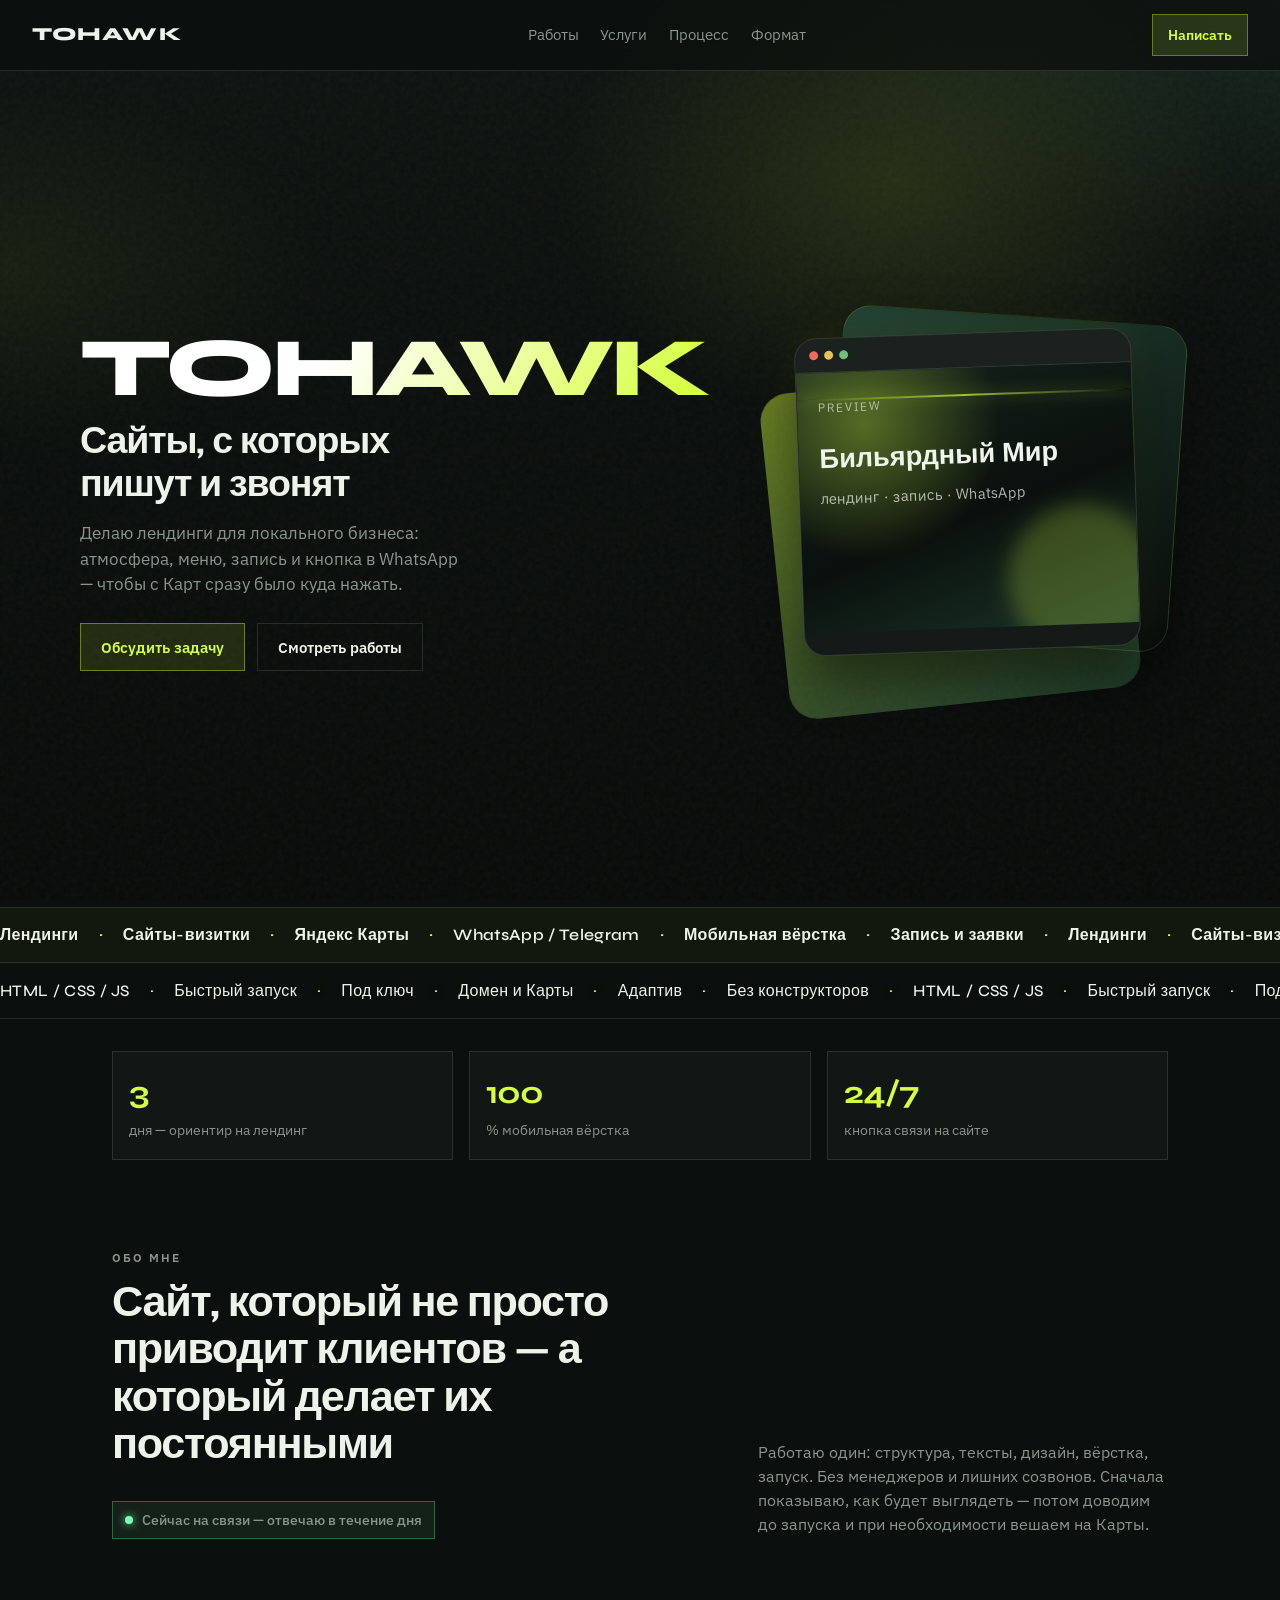
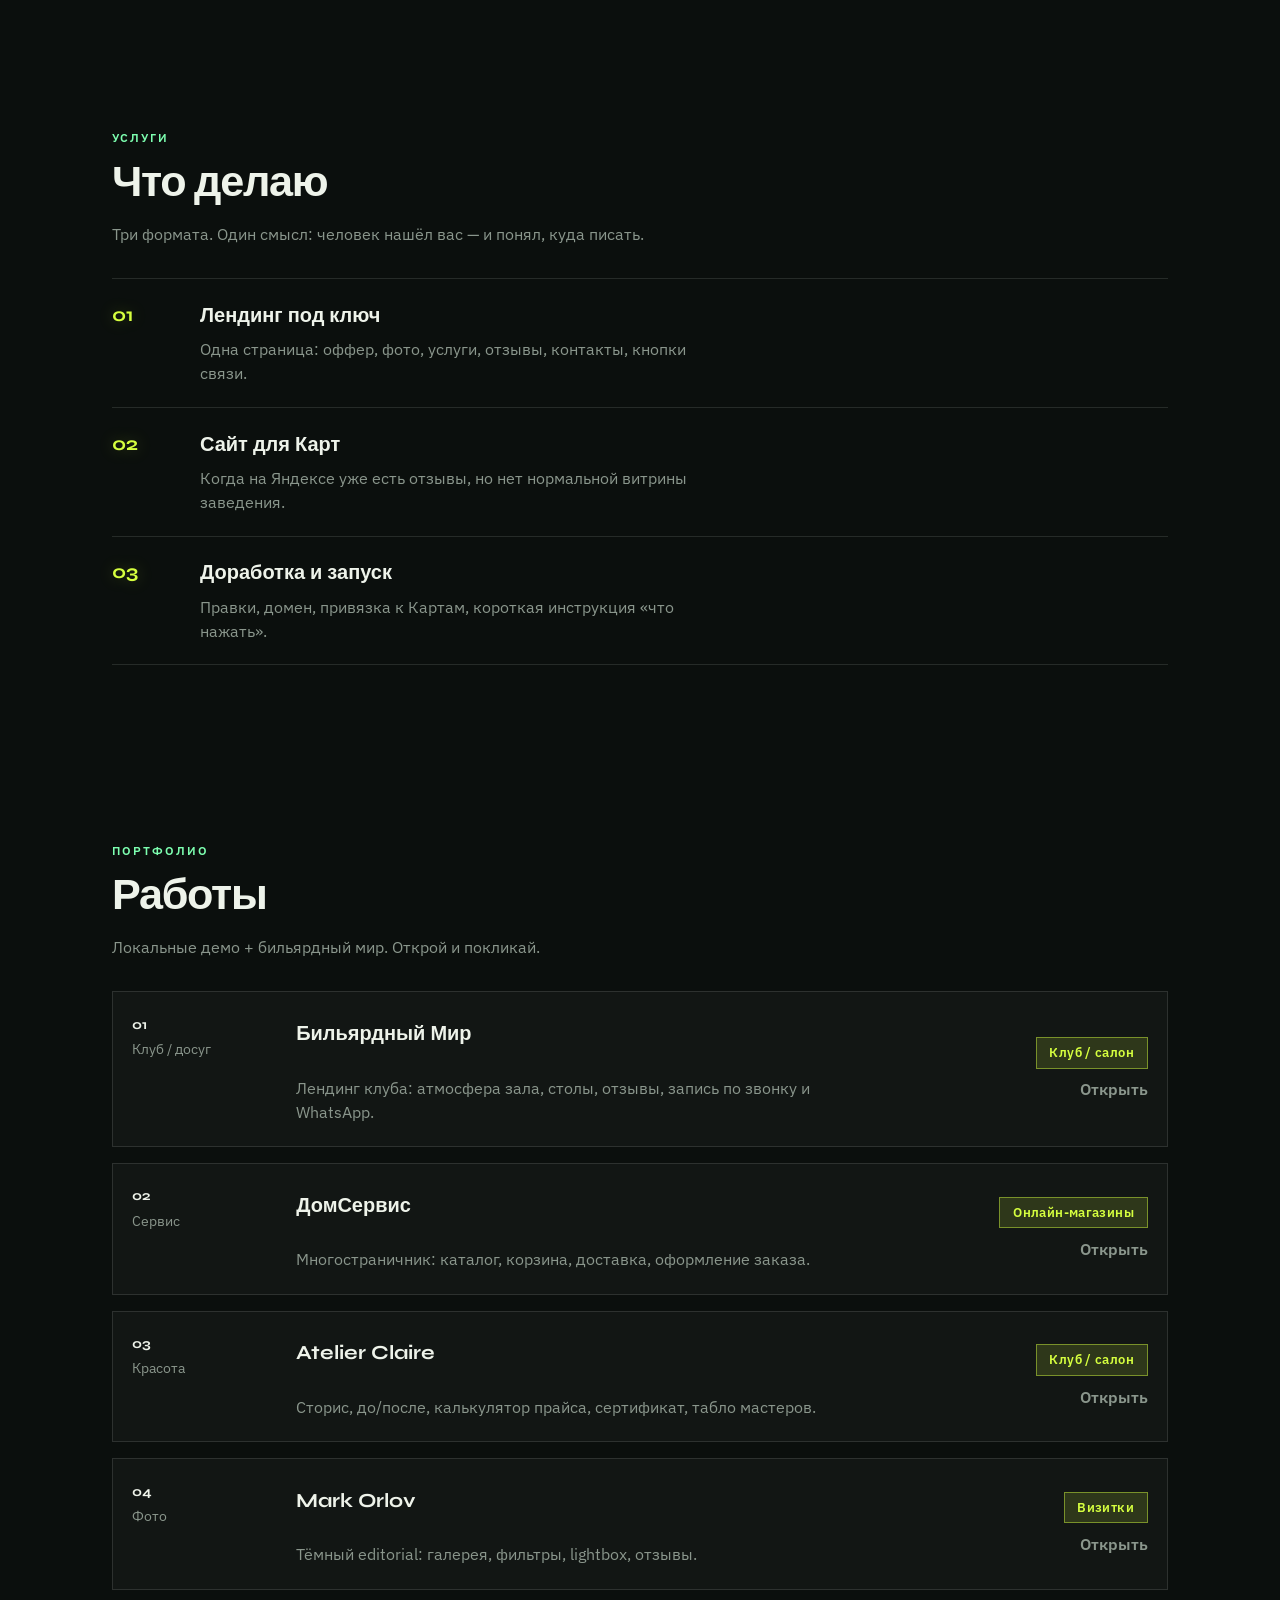
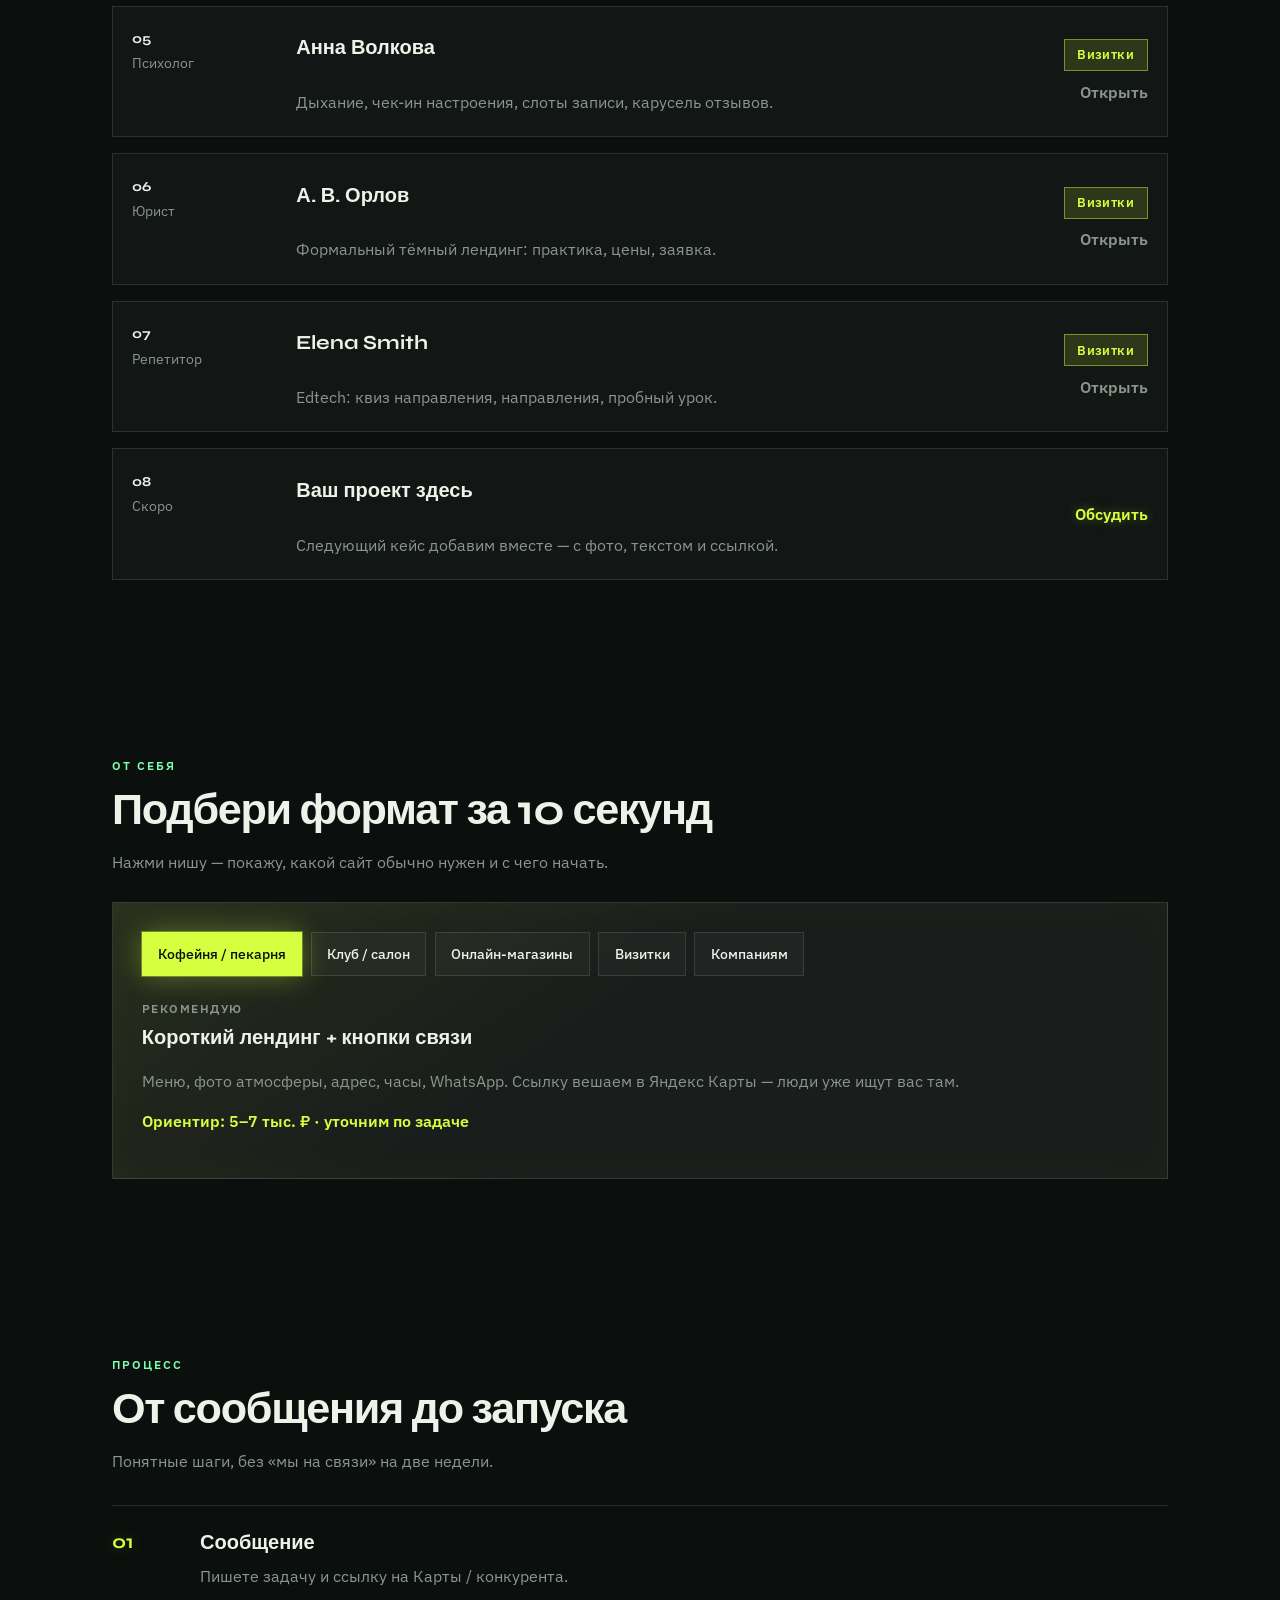
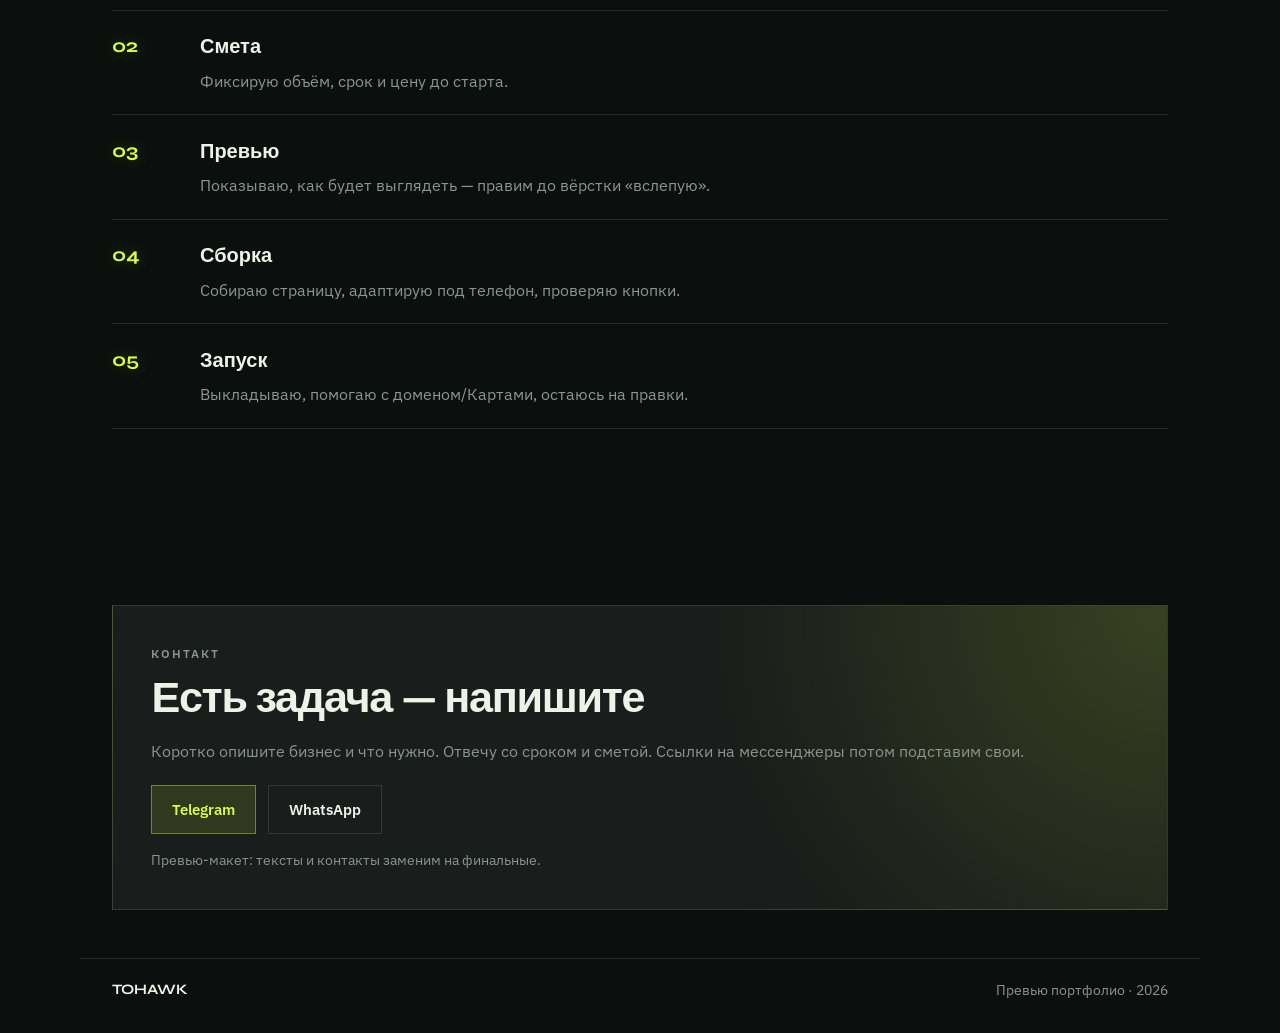
==== index.html @ baee9d13 "Add files via upload" ====
<!DOCTYPE html>
<html lang="ru">
<head>
  <meta charset="UTF-8" />
  <meta name="viewport" content="width=device-width, initial-scale=1" />
  <title>TOHAWK — сайты, которые продают с телефона</title>
  <meta name="description" content="Лендинги и сайты для локального бизнеса. От идеи до запуска, с привязкой к Яндекс Картам." />
  <link rel="preconnect" href="https://fonts.googleapis.com" />
  <link rel="preconnect" href="https://fonts.gstatic.com" crossorigin />
  <link href="https://fonts.googleapis.com/css2?family=IBM+Plex+Sans:wght@400;500;600&family=Syne:wght@600;700;800&display=swap" rel="stylesheet" />
  <link rel="stylesheet" href="styles.css" />
</head>
<body>
  <div class="grid-bg" aria-hidden="true"></div>
  <div class="progress" aria-hidden="true"><span class="progress__bar"></span></div>

  <header class="top">
    <a class="brand" href="#top">TOHAWK</a>
    <nav class="nav" aria-label="Навигация">
      <a href="#works">Работы</a>
      <a href="#services">Услуги</a>
      <a href="#process">Процесс</a>
      <a href="#fit">Формат</a>
    </nav>
    <a class="top__cta" href="#contact">Написать</a>
  </header>

  <main id="top">
    <section class="hero">
      <div class="hero__copy">
        <p class="hero__brand">TOHAWK</p>
        <h1>Сайты, с которых пишут и звонят</h1>
        <p class="hero__lead">Делаю лендинги для локального бизнеса: атмосфера, меню, запись и кнопка в WhatsApp — чтобы с Карт сразу было куда нажать.</p>
        <div class="hero__actions">
          <a class="btn btn--primary" href="#contact">Обсудить задачу</a>
          <a class="btn btn--ghost" href="#works">Смотреть работы</a>
        </div>
      </div>
      <div class="hero__visual" aria-hidden="true">
        <div class="hero__stage">
          <div class="device">
            <div class="device__bar"><span></span><span></span><span></span></div>
            <div class="device__screen">
              <div class="device__scan"></div>
              <div class="device__glow"></div>
              <p class="device__label">preview</p>
              <p class="device__title">Бильярдный Мир</p>
              <p class="device__meta">лендинг · запись · WhatsApp</p>
            </div>
          </div>
          <div class="hero__slab hero__slab--a"></div>
          <div class="hero__slab hero__slab--b"></div>
        </div>
      </div>
    </section>

    <div class="ticker" aria-hidden="true">
      <div class="ticker__track">
        <span>Лендинги</span><span>·</span>
        <span>Сайты-визитки</span><span>·</span>
        <span>Яндекс Карты</span><span>·</span>
        <span>WhatsApp / Telegram</span><span>·</span>
        <span>Мобильная вёрстка</span><span>·</span>
        <span>Запись и заявки</span><span>·</span>
        <span>Лендинги</span><span>·</span>
        <span>Сайты-визитки</span><span>·</span>
        <span>Яндекс Карты</span><span>·</span>
        <span>WhatsApp / Telegram</span><span>·</span>
        <span>Мобильная вёрстка</span><span>·</span>
        <span>Запись и заявки</span><span>·</span>
      </div>
    </div>
    <div class="ticker ticker--reverse" aria-hidden="true">
      <div class="ticker__track">
        <span>HTML / CSS / JS</span><span>·</span>
        <span>Быстрый запуск</span><span>·</span>
        <span>Под ключ</span><span>·</span>
        <span>Домен и Карты</span><span>·</span>
        <span>Адаптив</span><span>·</span>
        <span>Без конструкторов</span><span>·</span>
        <span>HTML / CSS / JS</span><span>·</span>
        <span>Быстрый запуск</span><span>·</span>
        <span>Под ключ</span><span>·</span>
        <span>Домен и Карты</span><span>·</span>
        <span>Адаптив</span><span>·</span>
        <span>Без конструкторов</span><span>·</span>
      </div>
    </div>

    <section class="stats reveal" aria-label="Коротко о работе">
      <div class="stat">
        <strong data-count="3">0</strong>
        <span>дня — ориентир на лендинг</span>
      </div>
      <div class="stat">
        <strong data-count="100">0</strong>
        <span>% мобильная вёрстка</span>
      </div>
      <div class="stat">
        <strong>24/7</strong>
        <span>кнопка связи на сайте</span>
      </div>
    </section>

    <section class="about reveal">
      <p class="eyebrow">Обо мне</p>
      <div class="about__grid">
        <div>
          <h2>Сайт, который не просто приводит клиентов — а который делает их постоянными</h2>
          <p class="online"><span class="online__dot" aria-hidden="true"></span> Сейчас на связи — отвечаю в течение дня</p>
        </div>
        <p>Работаю один: структура, тексты, дизайн, вёрстка, запуск. Без менеджеров и лишних созвонов. Сначала показываю, как будет выглядеть — потом доводим до запуска и при необходимости вешаем на Карты.</p>
      </div>
    </section>

    <section class="services" id="services">
      <div class="section-head reveal">
        <p class="eyebrow">Услуги</p>
        <h2>Что делаю</h2>
        <p class="section-lead">Три формата. Один смысл: человек нашёл вас — и понял, куда писать.</p>
      </div>
      <ol class="service-list">
        <li class="reveal">
          <span class="service-list__num">01</span>
          <div>
            <h3>Лендинг под ключ</h3>
            <p>Одна страница: оффер, фото, услуги, отзывы, контакты, кнопки связи.</p>
          </div>
        </li>
        <li class="reveal">
          <span class="service-list__num">02</span>
          <div>
            <h3>Сайт для Карт</h3>
            <p>Когда на Яндексе уже есть отзывы, но нет нормальной витрины заведения.</p>
          </div>
        </li>
        <li class="reveal">
          <span class="service-list__num">03</span>
          <div>
            <h3>Доработка и запуск</h3>
            <p>Правки, домен, привязка к Картам, короткая инструкция «что нажать».</p>
          </div>
        </li>
      </ol>
    </section>

    <section class="works" id="works">
      <div class="section-head reveal">
        <p class="eyebrow">Портфолио</p>
        <h2>Работы</h2>
        <p class="section-lead">Локальные демо + бильярдный мир. Открой и покликай.</p>
      </div>
      <div class="work-list">
        <article class="work reveal">
          <div class="work__meta">
            <span>01</span>
            <span>Клуб / досуг</span>
          </div>
          <h3>Бильярдный Мир</h3>
          <p>Лендинг клуба: атмосфера зала, столы, отзывы, запись по звонку и WhatsApp.</p>
          <div class="work__actions">
            <button type="button" class="work__format" data-fit="club">Клуб / салон</button>
            <a class="work__go" href="https://hawkbroo.github.io/-/bilyardny-mir/" target="_blank" rel="noopener">Открыть</a>
          </div>
        </article>
        <article class="work reveal">
          <div class="work__meta">
            <span>02</span>
            <span>Сервис</span>
          </div>
          <h3>ДомСервис</h3>
          <p>Многостраничник: каталог, корзина, доставка, оформление заказа.</p>
          <div class="work__actions">
            <button type="button" class="work__format" data-fit="shop">Онлайн-магазины</button>
            <a class="work__go" href="works/service-shop/">Открыть</a>
          </div>
        </article>
        <article class="work reveal">
          <div class="work__meta">
            <span>03</span>
            <span>Красота</span>
          </div>
          <h3>Atelier Claire</h3>
          <p>Сторис, до/после, калькулятор прайса, сертификат, табло мастеров.</p>
          <div class="work__actions">
            <button type="button" class="work__format" data-fit="club">Клуб / салон</button>
            <a class="work__go" href="works/beauty-salon/">Открыть</a>
          </div>
        </article>
        <article class="work reveal">
          <div class="work__meta">
            <span>04</span>
            <span>Фото</span>
          </div>
          <h3>Mark Orlov</h3>
          <p>Тёмный editorial: галерея, фильтры, lightbox, отзывы.</p>
          <div class="work__actions">
            <button type="button" class="work__format" data-fit="card">Визитки</button>
            <a class="work__go" href="works/photographer/">Открыть</a>
          </div>
        </article>
        <article class="work reveal">
          <div class="work__meta">
            <span>05</span>
            <span>Психолог</span>
          </div>
          <h3>Анна Волкова</h3>
          <p>Дыхание, чек-ин настроения, слоты записи, карусель отзывов.</p>
          <div class="work__actions">
            <button type="button" class="work__format" data-fit="card">Визитки</button>
            <a class="work__go" href="works/psychologist/">Открыть</a>
          </div>
        </article>
        <article class="work reveal">
          <div class="work__meta">
            <span>06</span>
            <span>Юрист</span>
          </div>
          <h3>А. В. Орлов</h3>
          <p>Формальный тёмный лендинг: практика, цены, заявка.</p>
          <div class="work__actions">
            <button type="button" class="work__format" data-fit="card">Визитки</button>
            <a class="work__go" href="works/lawyer/">Открыть</a>
          </div>
        </article>
        <article class="work reveal">
          <div class="work__meta">
            <span>07</span>
            <span>Репетитор</span>
          </div>
          <h3>Elena Smith</h3>
          <p>Edtech: квиз направления, направления, пробный урок.</p>
          <div class="work__actions">
            <button type="button" class="work__format" data-fit="card">Визитки</button>
            <a class="work__go" href="works/tutor-english/">Открыть</a>
          </div>
        </article>
        <article class="work work--soon reveal">
          <div class="work__meta">
            <span>08</span>
            <span>Скоро</span>
          </div>
          <h3>Ваш проект здесь</h3>
          <p>Следующий кейс добавим вместе — с фото, текстом и ссылкой.</p>
          <div class="work__actions">
            <a class="work__go work__go--write" href="#contact">Обсудить</a>
          </div>
        </article>
      </div>
    </section>

    <section class="fit" id="fit">
      <div class="section-head reveal">
        <p class="eyebrow">От себя</p>
        <h2>Подбери формат за 10 секунд</h2>
        <p class="section-lead">Нажми нишу — покажу, какой сайт обычно нужен и с чего начать.</p>
      </div>
      <div class="fit__panel reveal">
        <div class="fit__chips" role="tablist" aria-label="Ниша">
          <button type="button" class="chip is-active" data-fit="cafe" role="tab" aria-selected="true">Кофейня / пекарня</button>
          <button type="button" class="chip" data-fit="club" role="tab" aria-selected="false">Клуб / салон</button>
          <button type="button" class="chip" data-fit="shop" role="tab" aria-selected="false">Онлайн-магазины</button>
          <button type="button" class="chip" data-fit="card" role="tab" aria-selected="false">Визитки</button>
          <button type="button" class="chip" data-fit="company" role="tab" aria-selected="false">Компаниям</button>
        </div>
        <div class="fit__result" id="fit-result">
          <p class="fit__label">Рекомендую</p>
          <h3 id="fit-title">Короткий лендинг + кнопки связи</h3>
          <p id="fit-text">Меню, фото атмосферы, адрес, часы, WhatsApp. Ссылку вешаем в Яндекс Карты — люди уже ищут вас там.</p>
          <p class="fit__price" id="fit-price">Ориентир: 5–7 тыс. ₽ · уточним по задаче</p>
        </div>
      </div>
    </section>

    <section class="process" id="process">
      <div class="section-head reveal">
        <p class="eyebrow">Процесс</p>
        <h2>От сообщения до запуска</h2>
        <p class="section-lead">Понятные шаги, без «мы на связи» на две недели.</p>
      </div>
      <ol class="steps">
        <li class="reveal"><span>01</span><div><h3>Сообщение</h3><p>Пишете задачу и ссылку на Карты / конкурента.</p></div></li>
        <li class="reveal"><span>02</span><div><h3>Смета</h3><p>Фиксирую объём, срок и цену до старта.</p></div></li>
        <li class="reveal"><span>03</span><div><h3>Превью</h3><p>Показываю, как будет выглядеть — правим до вёрстки «вслепую».</p></div></li>
        <li class="reveal"><span>04</span><div><h3>Сборка</h3><p>Собираю страницу, адаптирую под телефон, проверяю кнопки.</p></div></li>
        <li class="reveal"><span>05</span><div><h3>Запуск</h3><p>Выкладываю, помогаю с доменом/Картами, остаюсь на правки.</p></div></li>
      </ol>
    </section>

    <section class="contact" id="contact">
      <div class="contact__inner reveal">
        <p class="eyebrow">Контакт</p>
        <h2>Есть задача — напишите</h2>
        <p>Коротко опишите бизнес и что нужно. Отвечу со сроком и сметой. Ссылки на мессенджеры потом подставим свои.</p>
        <div class="contact__actions">
          <a class="btn btn--primary" href="#">Telegram</a>
          <a class="btn btn--ghost" href="#">WhatsApp</a>
        </div>
        <p class="contact__note">Превью-макет: тексты и контакты заменим на финальные.</p>
      </div>
    </section>
  </main>

  <footer class="footer">
    <span>TOHAWK</span>
    <span>Превью портфолио · 2026</span>
  </footer>

  <script src="script.js"></script>
</body>
</html>
---- styles.css ----
:root {
  --bg: #0b0f0d;
  --bg-2: #121916;
  --ink: #eef3ea;
  --muted: #8a968c;
  --line: rgba(238, 243, 234, 0.12);
  --accent: #d6ff3f;
  --accent-2: #7dffb0;
  --accent-dim: rgba(214, 255, 63, 0.14);
  --surface: rgba(255, 255, 255, 0.03);
  --surface-2: rgba(255, 255, 255, 0.06);
  --glow: 0 0 0 1px rgba(214, 255, 63, 0.35), 0 0 28px rgba(214, 255, 63, 0.35);
  --font-display: "Syne", sans-serif;
  --font-body: "IBM Plex Sans", sans-serif;
  --max: 1120px;
  --spot-x: 70%;
  --spot-y: 20%;
}

* {
  box-sizing: border-box;
}

html {
  scroll-behavior: smooth;
}

body {
  margin: 0;
  color: var(--ink);
  font-family: var(--font-body);
  background: var(--bg);
  line-height: 1.5;
  overflow-x: hidden;
}

body::before {
  content: "";
  position: fixed;
  inset: 0;
  pointer-events: none;
  z-index: 0;
  background:
    radial-gradient(560px 420px at var(--spot-x) var(--spot-y), rgba(214, 255, 63, 0.12), transparent 60%),
    radial-gradient(ellipse 70% 50% at 100% 0%, rgba(125, 255, 176, 0.08), transparent 55%),
    radial-gradient(ellipse 50% 40% at 0% 30%, rgba(214, 255, 63, 0.06), transparent 50%),
    linear-gradient(180deg, #0e1411 0%, var(--bg) 40%, #080b09 100%);
}

body::after {
  content: "";
  position: fixed;
  inset: 0;
  pointer-events: none;
  z-index: 1;
  opacity: 0.045;
  background-image: url("data:image/svg+xml,%3Csvg viewBox='0 0 200 200' xmlns='http://www.w3.org/2000/svg'%3E%3Cfilter id='n'%3E%3CfeTurbulence type='fractalNoise' baseFrequency='0.85' numOctaves='3' stitchTiles='stitch'/%3E%3C/filter%3E%3Crect width='100%25' height='100%25' filter='url(%23n)'/%3E%3C/svg%3E");
}

.grid-bg {
  position: fixed;
  inset: 0;
  pointer-events: none;
  z-index: 0;
  opacity: 0.22;
  background-image:
    linear-gradient(rgba(238, 243, 234, 0.05) 1px, transparent 1px),
    linear-gradient(90deg, rgba(238, 243, 234, 0.05) 1px, transparent 1px);
  background-size: 56px 56px;
  mask-image: radial-gradient(ellipse 80% 60% at 50% 0%, #000 20%, transparent 75%);
}

a {
  color: inherit;
  text-decoration: none;
}

.progress {
  position: fixed;
  top: 0;
  left: 0;
  right: 0;
  height: 3px;
  z-index: 70;
}

.progress__bar {
  display: block;
  height: 100%;
  width: 0;
  background: linear-gradient(90deg, var(--accent-2), var(--accent));
  box-shadow: 0 0 12px rgba(214, 255, 63, 0.7);
}

.top {
  position: sticky;
  top: 0;
  z-index: 50;
  display: grid;
  grid-template-columns: auto 1fr auto;
  align-items: center;
  gap: 1rem;
  padding: 0.9rem clamp(1rem, 4vw, 2rem);
  backdrop-filter: blur(16px);
  background: rgba(11, 15, 13, 0.72);
  border-bottom: 1px solid var(--line);
}

.brand {
  font-family: var(--font-display);
  font-weight: 800;
  letter-spacing: 0.06em;
  font-size: 1.15rem;
  transition: color 0.25s ease, text-shadow 0.25s ease;
}

.brand:hover {
  color: var(--accent);
  text-shadow: 0 0 18px rgba(214, 255, 63, 0.55);
}

.nav {
  display: flex;
  justify-content: center;
  flex-wrap: wrap;
  gap: 1rem 1.35rem;
  font-size: 0.92rem;
  color: var(--muted);
}

.nav a {
  position: relative;
  transition: color 0.25s ease;
}

.nav a::after {
  content: "";
  position: absolute;
  left: 0;
  bottom: -4px;
  width: 100%;
  height: 1px;
  background: var(--accent);
  transform: scaleX(0);
  transform-origin: left;
  transition: transform 0.25s ease;
  box-shadow: 0 0 10px rgba(214, 255, 63, 0.8);
}

.nav a:hover {
  color: var(--accent);
}

.nav a:hover::after {
  transform: scaleX(1);
}

.top__cta {
  font-size: 0.9rem;
  font-weight: 600;
  padding: 0.55rem 0.95rem;
  border: 1px solid rgba(214, 255, 63, 0.35);
  background: var(--accent-dim);
  color: var(--accent);
  transition: background 0.25s ease, box-shadow 0.25s ease, color 0.25s ease, border-color 0.25s ease, transform 0.2s ease;
}

.top__cta:hover {
  background: var(--accent);
  color: #0b0f0d;
  border-color: var(--accent);
  box-shadow: var(--glow);
  transform: translateY(-1px);
}

.hero {
  position: relative;
  z-index: 2;
  min-height: calc(100vh - 64px);
  display: grid;
  grid-template-columns: 1.05fr 0.95fr;
  gap: clamp(1.5rem, 4vw, 3rem);
  align-items: center;
  padding: clamp(1.5rem, 5vw, 3.5rem) clamp(1rem, 4vw, 2rem) 2rem;
  max-width: calc(var(--max) + 4rem);
  margin: 0 auto;
}

.hero__brand {
  margin: 0 0 0.85rem;
  font-family: var(--font-display);
  font-weight: 800;
  font-size: clamp(2.8rem, 7.5vw, 5.2rem);
  line-height: 0.9;
  letter-spacing: -0.04em;
  background: linear-gradient(120deg, #fff 20%, var(--accent) 50%, #fff 80%);
  background-size: 200% auto;
  -webkit-background-clip: text;
  background-clip: text;
  color: transparent;
  animation: shimmer 7s linear infinite;
}

@keyframes shimmer {
  to { background-position: 200% center; }
}

.hero h1 {
  margin: 0 0 1rem;
  max-width: 14ch;
  font-family: var(--font-display);
  font-weight: 700;
  font-size: clamp(1.55rem, 3.4vw, 2.35rem);
  line-height: 1.15;
  letter-spacing: -0.03em;
}

.hero__lead {
  margin: 0 0 1.6rem;
  max-width: 38ch;
  color: var(--muted);
  font-size: 1.05rem;
}

.hero__actions {
  display: flex;
  flex-wrap: wrap;
  gap: 0.75rem;
}

.btn {
  position: relative;
  display: inline-flex;
  align-items: center;
  justify-content: center;
  min-height: 48px;
  padding: 0.75rem 1.25rem;
  font-weight: 600;
  font-size: 0.95rem;
  border: 1px solid transparent;
  overflow: hidden;
  transition:
    transform 0.2s ease,
    background 0.25s ease,
    border-color 0.25s ease,
    box-shadow 0.25s ease,
    color 0.25s ease;
}

.btn::before {
  content: "";
  position: absolute;
  inset: 0;
  background: linear-gradient(120deg, transparent 30%, rgba(255, 255, 255, 0.35), transparent 70%);
  transform: translateX(-120%);
  transition: transform 0.55s ease;
}

.btn:hover {
  transform: translateY(-2px);
}

.btn:hover::before {
  transform: translateX(120%);
}

.btn--primary {
  background: rgba(214, 255, 63, 0.12);
  color: var(--accent);
  border-color: rgba(214, 255, 63, 0.4);
}

.btn--primary:hover {
  background: var(--accent);
  color: #0b0f0d;
  border-color: var(--accent);
  box-shadow: var(--glow);
}

.btn--ghost {
  background: transparent;
  border-color: var(--line);
  color: var(--ink);
}

.btn--ghost:hover {
  border-color: rgba(214, 255, 63, 0.55);
  color: var(--accent);
  background: rgba(214, 255, 63, 0.08);
  box-shadow: 0 0 22px rgba(214, 255, 63, 0.2);
}

.hero__visual {
  min-height: 420px;
  display: grid;
  place-items: center;
}

.hero__stage {
  position: relative;
  width: min(100%, 440px);
  aspect-ratio: 1 / 1.05;
}

.hero__slab {
  position: absolute;
  border-radius: 28px;
}

.hero__slab--a {
  inset: 8% 0 18% 18%;
  background: linear-gradient(145deg, rgba(36, 70, 55, 0.95), rgba(10, 14, 12, 0.98));
  border: 1px solid rgba(214, 255, 63, 0.12);
  transform: rotate(4deg);
  box-shadow: 0 30px 60px rgba(0, 0, 0, 0.45);
}

.hero__slab--b {
  inset: 22% 12% 4% 4%;
  background: linear-gradient(160deg, rgba(214, 255, 63, 0.85), rgba(125, 255, 176, 0.35));
  opacity: 0.55;
  transform: rotate(-6deg);
  filter: blur(0.2px);
}

.device {
  position: absolute;
  inset: 12% 10% 16% 10%;
  z-index: 2;
  border-radius: 22px;
  background: #141a17;
  border: 1px solid rgba(238, 243, 234, 0.14);
  box-shadow: 0 24px 50px rgba(0, 0, 0, 0.5), 0 0 40px rgba(214, 255, 63, 0.08);
  overflow: hidden;
  transform: rotate(-2deg);
  animation: float-device 7s ease-in-out infinite;
}

.device__bar {
  display: flex;
  gap: 6px;
  padding: 0.75rem 0.9rem;
  border-bottom: 1px solid var(--line);
  background: rgba(255, 255, 255, 0.03);
}

.device__bar span {
  width: 9px;
  height: 9px;
  border-radius: 50%;
  background: #3a433d;
}

.device__bar span:first-child { background: #ef6b5a; }
.device__bar span:nth-child(2) { background: #e4c35a; }
.device__bar span:nth-child(3) { background: #6fbe7a; }

.device__screen {
  position: relative;
  padding: 1.6rem 1.3rem 1.4rem;
  min-height: 260px;
  background:
    radial-gradient(circle at 20% 20%, rgba(214, 255, 63, 0.35), transparent 40%),
    linear-gradient(160deg, #15231d 0%, #0a100d 55%, #1a3329 100%);
  color: #eef5ea;
  overflow: hidden;
}

.device__scan {
  position: absolute;
  left: 0;
  right: 0;
  height: 2px;
  background: linear-gradient(90deg, transparent, var(--accent), transparent);
  box-shadow: 0 0 16px rgba(214, 255, 63, 0.8);
  animation: scan 3.8s ease-in-out infinite;
  opacity: 0.7;
}

@keyframes scan {
  0% { top: 8%; opacity: 0; }
  15% { opacity: 0.8; }
  85% { opacity: 0.8; }
  100% { top: 92%; opacity: 0; }
}

.device__glow {
  position: absolute;
  width: 150px;
  height: 150px;
  right: -20px;
  bottom: -30px;
  border-radius: 50%;
  background: rgba(214, 255, 63, 0.22);
  filter: blur(10px);
}

.device__label {
  position: relative;
  margin: 0 0 1.4rem;
  font-size: 0.75rem;
  letter-spacing: 0.14em;
  text-transform: uppercase;
  color: rgba(238, 245, 234, 0.65);
}

.device__title {
  position: relative;
  margin: 0 0 0.5rem;
  font-family: var(--font-display);
  font-size: 1.7rem;
  font-weight: 700;
}

.device__meta {
  position: relative;
  margin: 0;
  color: rgba(238, 245, 234, 0.72);
  font-size: 0.92rem;
}

@keyframes float-device {
  0%, 100% { transform: rotate(-2deg) translateY(0); }
  50% { transform: rotate(-2deg) translateY(-10px); }
}

.ticker {
  position: relative;
  z-index: 2;
  border-block: 1px solid var(--line);
  background: rgba(214, 255, 63, 0.04);
  overflow: hidden;
}

.ticker--reverse {
  border-top: 0;
  background: transparent;
  margin-bottom: 0.5rem;
}

.ticker--reverse .ticker__track {
  animation-direction: reverse;
  animation-duration: 34s;
  color: var(--muted);
  font-weight: 500;
}

.ticker__track {
  display: flex;
  gap: 1.25rem;
  width: max-content;
  padding: 0.95rem 0;
  font-family: var(--font-display);
  font-weight: 600;
  letter-spacing: 0.02em;
  animation: ticker 28s linear infinite;
}

.ticker__track span:nth-child(odd) {
  color: var(--ink);
}

.ticker__track span:nth-child(even) {
  color: var(--accent);
  text-shadow: 0 0 12px rgba(214, 255, 63, 0.35);
}

@keyframes ticker {
  from { transform: translateX(0); }
  to { transform: translateX(-50%); }
}

.stats {
  position: relative;
  z-index: 2;
  max-width: var(--max);
  margin: 0 auto;
  padding: 1.5rem clamp(1rem, 4vw, 2rem) 0;
  display: grid;
  grid-template-columns: repeat(3, 1fr);
  gap: 1rem;
}

.stat {
  padding: 1.1rem 1rem;
  border: 1px solid var(--line);
  background: var(--surface);
  transition: border-color 0.25s ease, box-shadow 0.25s ease, background 0.25s ease;
}

.stat:hover {
  border-color: rgba(214, 255, 63, 0.45);
  background: rgba(214, 255, 63, 0.06);
  box-shadow: 0 0 24px rgba(214, 255, 63, 0.12);
}

.stat strong {
  display: block;
  font-family: var(--font-display);
  font-size: clamp(1.5rem, 3vw, 2rem);
  color: var(--accent);
  letter-spacing: -0.03em;
}

.stat span {
  color: var(--muted);
  font-size: 0.9rem;
}

.about,
.services,
.works,
.fit,
.process,
.contact {
  position: relative;
  z-index: 2;
  max-width: var(--max);
  margin: 0 auto;
  padding: clamp(3rem, 8vw, 5.5rem) clamp(1rem, 4vw, 2rem);
}

.eyebrow {
  margin: 0 0 0.75rem;
  font-size: 0.78rem;
  font-weight: 600;
  letter-spacing: 0.16em;
  text-transform: uppercase;
  color: var(--accent-2);
}

.section-head h2,
.about h2,
.contact h2 {
  margin: 0 0 0.85rem;
  font-family: var(--font-display);
  font-size: clamp(1.8rem, 4vw, 2.7rem);
  line-height: 1.1;
  letter-spacing: -0.03em;
}

.section-lead,
.about p,
.service-list p,
.work p,
.steps p,
.contact p,
.fit__result p {
  color: var(--muted);
}

.about__grid {
  display: grid;
  grid-template-columns: 1.2fr 0.8fr;
  gap: 2rem;
  align-items: end;
}

.online {
  display: inline-flex;
  align-items: center;
  gap: 0.55rem;
  margin-top: 1.2rem;
  padding: 0.45rem 0.75rem;
  border: 1px solid rgba(125, 255, 176, 0.3);
  background: rgba(125, 255, 176, 0.08);
  color: var(--accent-2);
  font-size: 0.86rem;
  font-weight: 500;
  width: fit-content;
}

.online__dot {
  width: 8px;
  height: 8px;
  border-radius: 50%;
  background: var(--accent-2);
  box-shadow: 0 0 10px rgba(125, 255, 176, 0.9);
  animation: pulse 1.8s ease-in-out infinite;
}

@keyframes pulse {
  0%, 100% { transform: scale(1); opacity: 1; }
  50% { transform: scale(1.35); opacity: 0.55; }
}

.service-list,
.steps {
  list-style: none;
  margin: 2rem 0 0;
  padding: 0;
}

.service-list li,
.steps li {
  display: grid;
  grid-template-columns: 72px 1fr;
  gap: 1rem;
  padding: 1.35rem 0;
  border-top: 1px solid var(--line);
  transition: background 0.25s ease, padding-left 0.25s ease;
}

.service-list li:hover,
.steps li:hover {
  background: linear-gradient(90deg, rgba(214, 255, 63, 0.08), transparent 70%);
  padding-left: 0.5rem;
}

.service-list li:last-child,
.steps li:last-child {
  border-bottom: 1px solid var(--line);
}

.service-list__num,
.steps li > span {
  font-family: var(--font-display);
  font-weight: 700;
  font-size: 1.2rem;
  color: var(--accent);
  text-shadow: 0 0 16px rgba(214, 255, 63, 0.25);
}

.service-list h3,
.steps h3,
.work h3,
.fit__result h3 {
  margin: 0 0 0.4rem;
  font-family: var(--font-display);
  font-size: 1.25rem;
}

.service-list p,
.steps p,
.work p {
  margin: 0;
  max-width: 52ch;
}

.work-list {
  display: grid;
  gap: 1rem;
  margin-top: 2rem;
}

.work {
  position: relative;
  display: grid;
  grid-template-columns: 140px 1fr auto;
  gap: 1rem 1.5rem;
  align-items: center;
  padding: 1.4rem 1.2rem;
  border: 1px solid var(--line);
  background: var(--surface);
  overflow: hidden;
  transition: background 0.25s ease, border-color 0.25s ease, transform 0.25s ease, box-shadow 0.25s ease;
}

.work::before {
  content: "";
  position: absolute;
  left: 0;
  top: 0;
  bottom: 0;
  width: 3px;
  background: var(--accent);
  transform: scaleY(0);
  transform-origin: bottom;
  transition: transform 0.3s ease;
  box-shadow: 0 0 14px rgba(214, 255, 63, 0.8);
}

.work:hover {
  background: rgba(214, 255, 63, 0.08);
  border-color: rgba(214, 255, 63, 0.4);
  transform: translateX(4px);
  box-shadow: 0 0 30px rgba(214, 255, 63, 0.1);
}

.work:hover::before {
  transform: scaleY(1);
}

.work__meta {
  display: flex;
  flex-direction: column;
  gap: 0.25rem;
  font-size: 0.85rem;
  color: var(--muted);
}

.work__meta span:first-child {
  font-family: var(--font-display);
  font-weight: 700;
  color: var(--ink);
}

.work h3 { grid-column: 2; }
.work p { grid-column: 2; }

.work__actions {
  grid-column: 3;
  grid-row: 1 / span 2;
  display: flex;
  flex-direction: column;
  align-items: flex-end;
  justify-content: center;
  gap: 0.55rem;
}

button.work__format {
  -webkit-appearance: none;
  appearance: none;
  margin: 0;
  border: 1px solid rgba(214, 255, 63, 0.45);
  background: rgba(214, 255, 63, 0.14);
  color: #d6ff3f;
  font-family: var(--font-body);
  font-size: 0.8rem;
  font-weight: 600;
  letter-spacing: 0.03em;
  line-height: 1.2;
  padding: 0.45rem 0.8rem;
  white-space: nowrap;
  cursor: pointer;
  transition: background 0.25s ease, box-shadow 0.25s ease, color 0.25s ease, border-color 0.25s ease, transform 0.2s ease;
}

button.work__format:hover {
  background: #d6ff3f;
  color: #0b0f0d;
  border-color: #d6ff3f;
  box-shadow: var(--glow);
  transform: translateY(-1px);
}

.work__go {
  font-weight: 600;
  white-space: nowrap;
  color: var(--muted);
  transition: color 0.25s ease, text-shadow 0.25s ease;
}

.work:hover .work__go {
  color: var(--accent);
  text-shadow: 0 0 12px rgba(214, 255, 63, 0.55);
}

.work__go--write {
  color: var(--accent);
  text-shadow: 0 0 12px rgba(214, 255, 63, 0.35);
}

.work__go--write:hover {
  color: #fff;
  text-shadow: 0 0 14px rgba(214, 255, 63, 0.7);
}

.work--soon {
  opacity: 0.88;
}

.fit__panel {
  margin-top: 1.75rem;
  padding: clamp(1.2rem, 3vw, 1.8rem);
  border: 1px solid var(--line);
  background:
    linear-gradient(145deg, rgba(214, 255, 63, 0.08), transparent 45%),
    var(--surface-2);
  box-shadow: inset 0 0 40px rgba(214, 255, 63, 0.03);
}

.fit__chips {
  display: flex;
  flex-wrap: wrap;
  gap: 0.55rem;
  margin-bottom: 1.4rem;
}

.chip {
  appearance: none;
  border: 1px solid var(--line);
  background: rgba(255, 255, 255, 0.03);
  color: var(--ink);
  font: inherit;
  font-size: 0.9rem;
  font-weight: 500;
  padding: 0.65rem 0.95rem;
  cursor: pointer;
  transition: background 0.25s ease, border-color 0.25s ease, box-shadow 0.25s ease, color 0.25s ease;
}

.chip:hover {
  border-color: rgba(214, 255, 63, 0.55);
  color: var(--accent);
  box-shadow: 0 0 18px rgba(214, 255, 63, 0.18);
}

.chip.is-active {
  background: var(--accent);
  border-color: var(--accent);
  color: #0b0f0d;
  box-shadow: var(--glow);
}

.fit__label {
  margin: 0 0 0.35rem;
  font-size: 0.78rem;
  letter-spacing: 0.12em;
  text-transform: uppercase;
  color: var(--accent-2);
  font-weight: 600;
}

.fit__price {
  margin-top: 1rem !important;
  color: var(--accent) !important;
  font-weight: 600;
}

.contact {
  padding-bottom: 3rem;
}

.contact__inner {
  padding: clamp(1.6rem, 4vw, 2.4rem);
  border: 1px solid var(--line);
  background:
    radial-gradient(circle at 100% 0%, rgba(214, 255, 63, 0.16), transparent 42%),
    var(--surface-2);
}

.contact__actions {
  display: flex;
  flex-wrap: wrap;
  gap: 0.75rem;
  margin: 1.4rem 0 1rem;
}

.contact__note {
  margin: 0;
  font-size: 0.88rem;
}

.footer {
  position: relative;
  z-index: 2;
  display: flex;
  justify-content: space-between;
  gap: 1rem;
  padding: 1.25rem clamp(1rem, 4vw, 2rem) 2rem;
  max-width: var(--max);
  margin: 0 auto;
  color: var(--muted);
  font-size: 0.9rem;
  border-top: 1px solid var(--line);
}

.footer span:first-child {
  font-family: var(--font-display);
  font-weight: 700;
  color: var(--ink);
}

.reveal {
  opacity: 0;
  transform: translateY(22px);
  transition: opacity 0.7s ease, transform 0.7s ease;
}

.reveal.is-in {
  opacity: 1;
  transform: none;
}

.hero__copy > * {
  opacity: 0;
  transform: translateY(18px);
  animation: rise 0.8s ease forwards;
}

.hero__copy > *:nth-child(1) { animation-delay: 0.05s; }
.hero__copy > *:nth-child(2) { animation-delay: 0.18s; }
.hero__copy > *:nth-child(3) { animation-delay: 0.3s; }
.hero__copy > *:nth-child(4) { animation-delay: 0.42s; }

@keyframes rise {
  to {
    opacity: 1;
    transform: none;
  }
}

@media (max-width: 900px) {
  .nav { display: none; }

  .hero {
    grid-template-columns: 1fr;
    min-height: auto;
    padding-top: 1.5rem;
  }

  .hero__visual {
    order: -1;
    min-height: 300px;
  }

  .hero__stage { width: min(100%, 340px); }
  .about__grid { grid-template-columns: 1fr; }
  .work { grid-template-columns: 1fr; }
  .work h3,
  .work p,
  .work__actions { grid-column: 1; }
  .work__actions {
    grid-row: auto;
    flex-direction: column;
    align-items: flex-start;
  }
  .stats { grid-template-columns: 1fr; }
}

@media (max-width: 560px) {
  .service-list li,
  .steps li {
    grid-template-columns: 48px 1fr;
  }

  .hero__brand {
    font-size: clamp(2.4rem, 13vw, 3.4rem);
  }
}

@media (prefers-reduced-motion: reduce) {
  *,
  *::before,
  *::after {
    animation-duration: 0.01ms !important;
    animation-iteration-count: 1 !important;
    transition-duration: 0.01ms !important;
  }
}
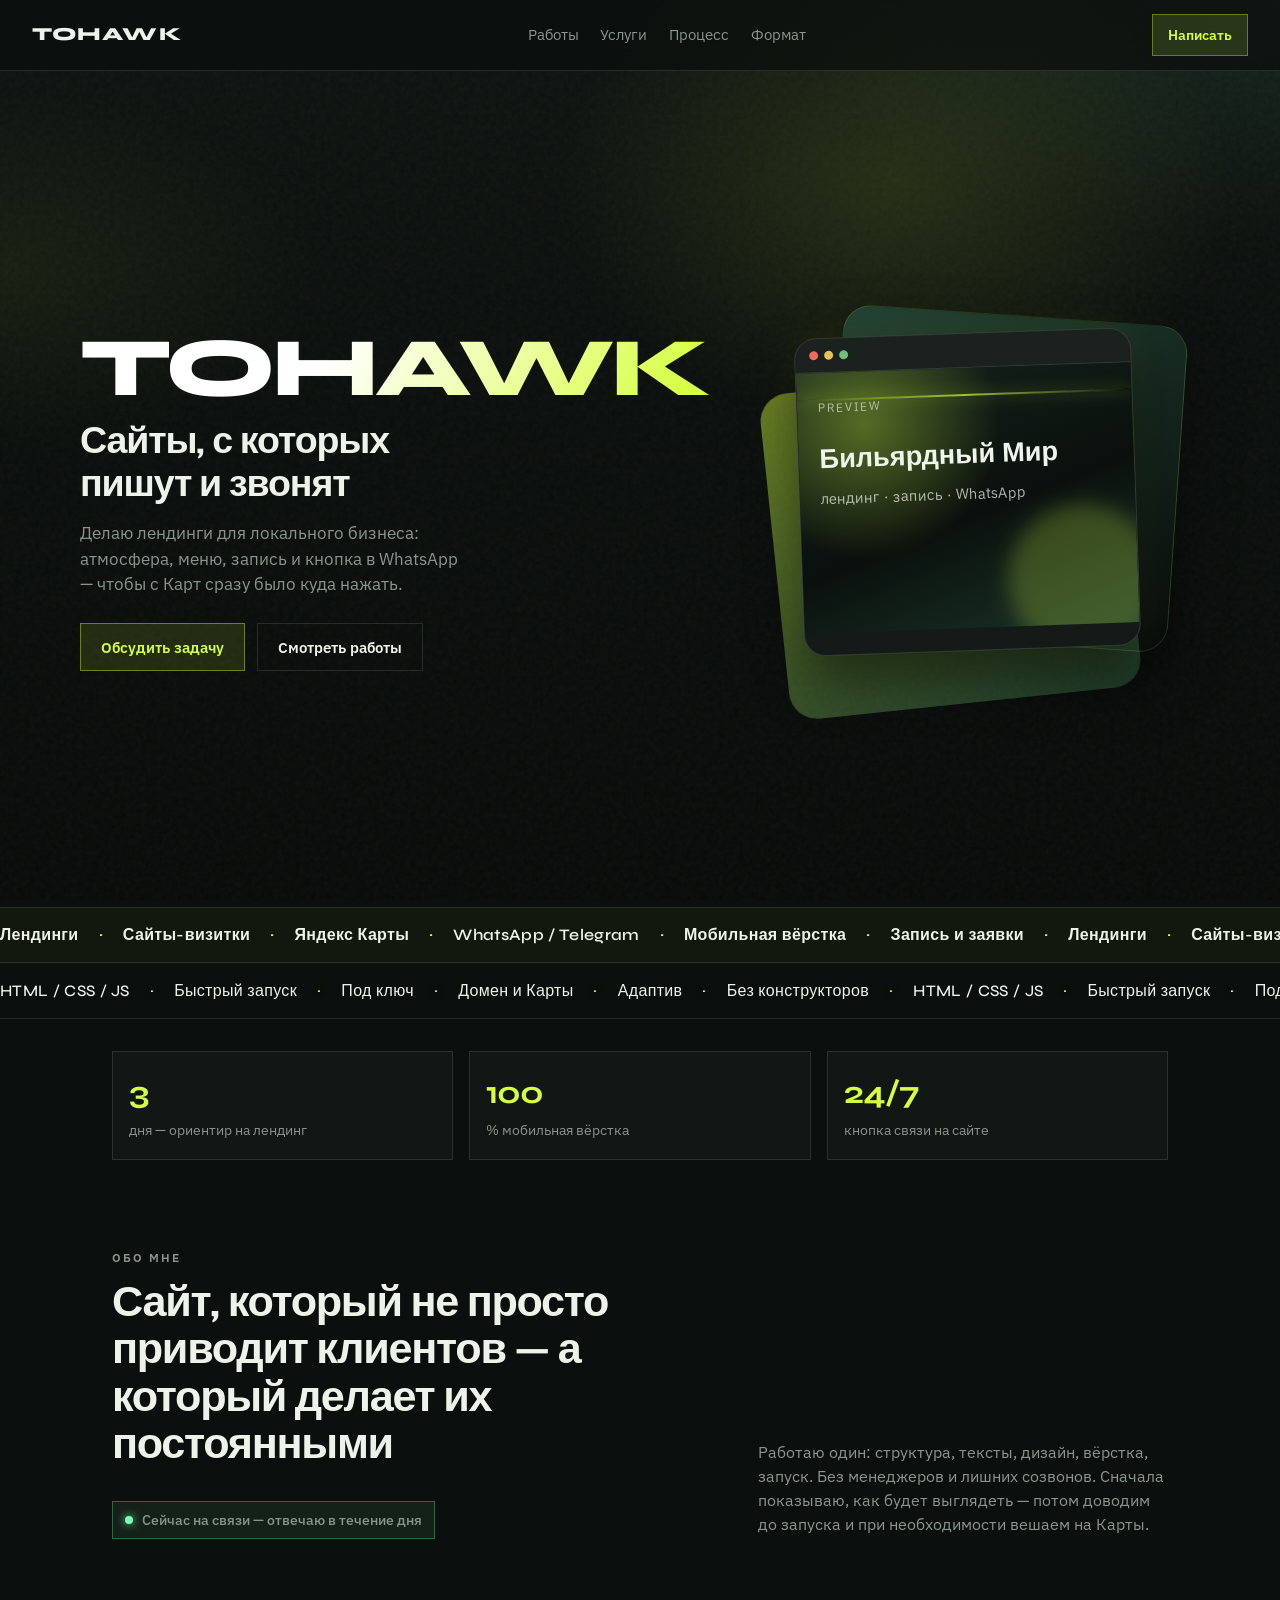
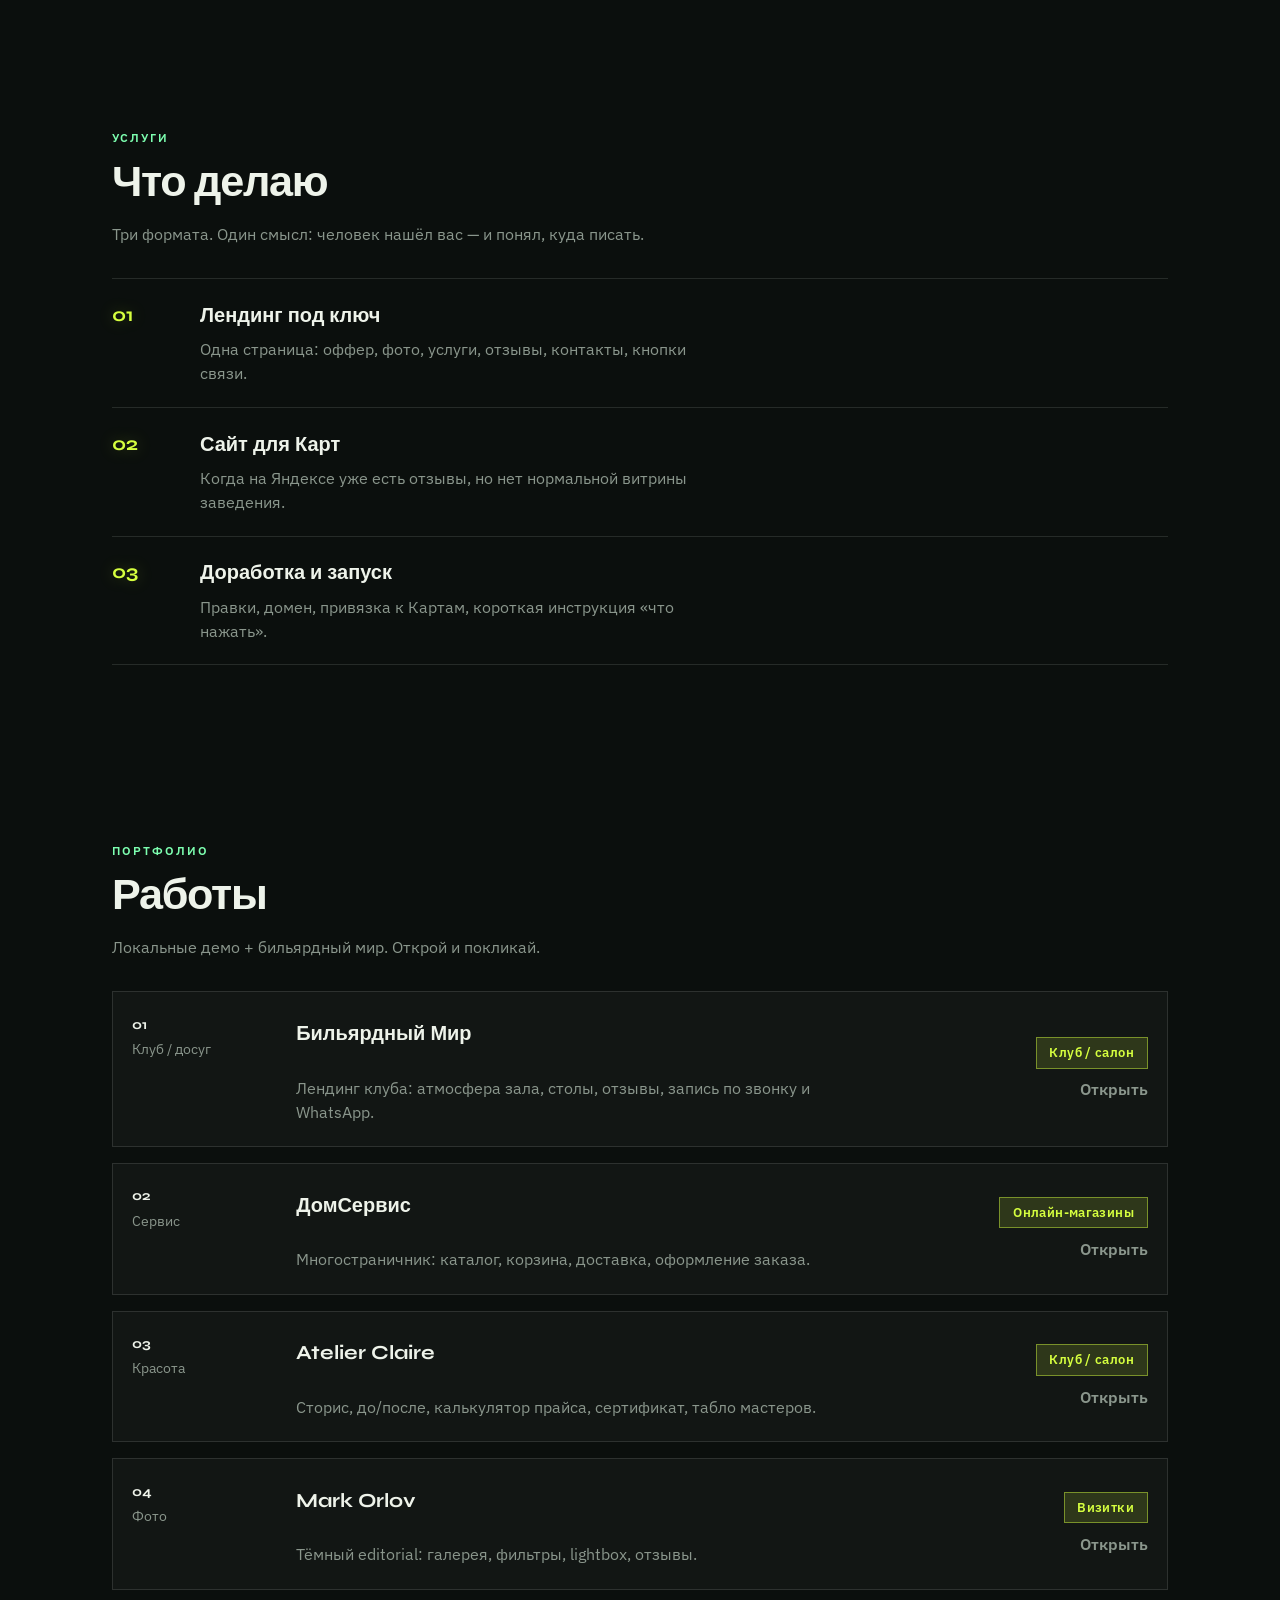
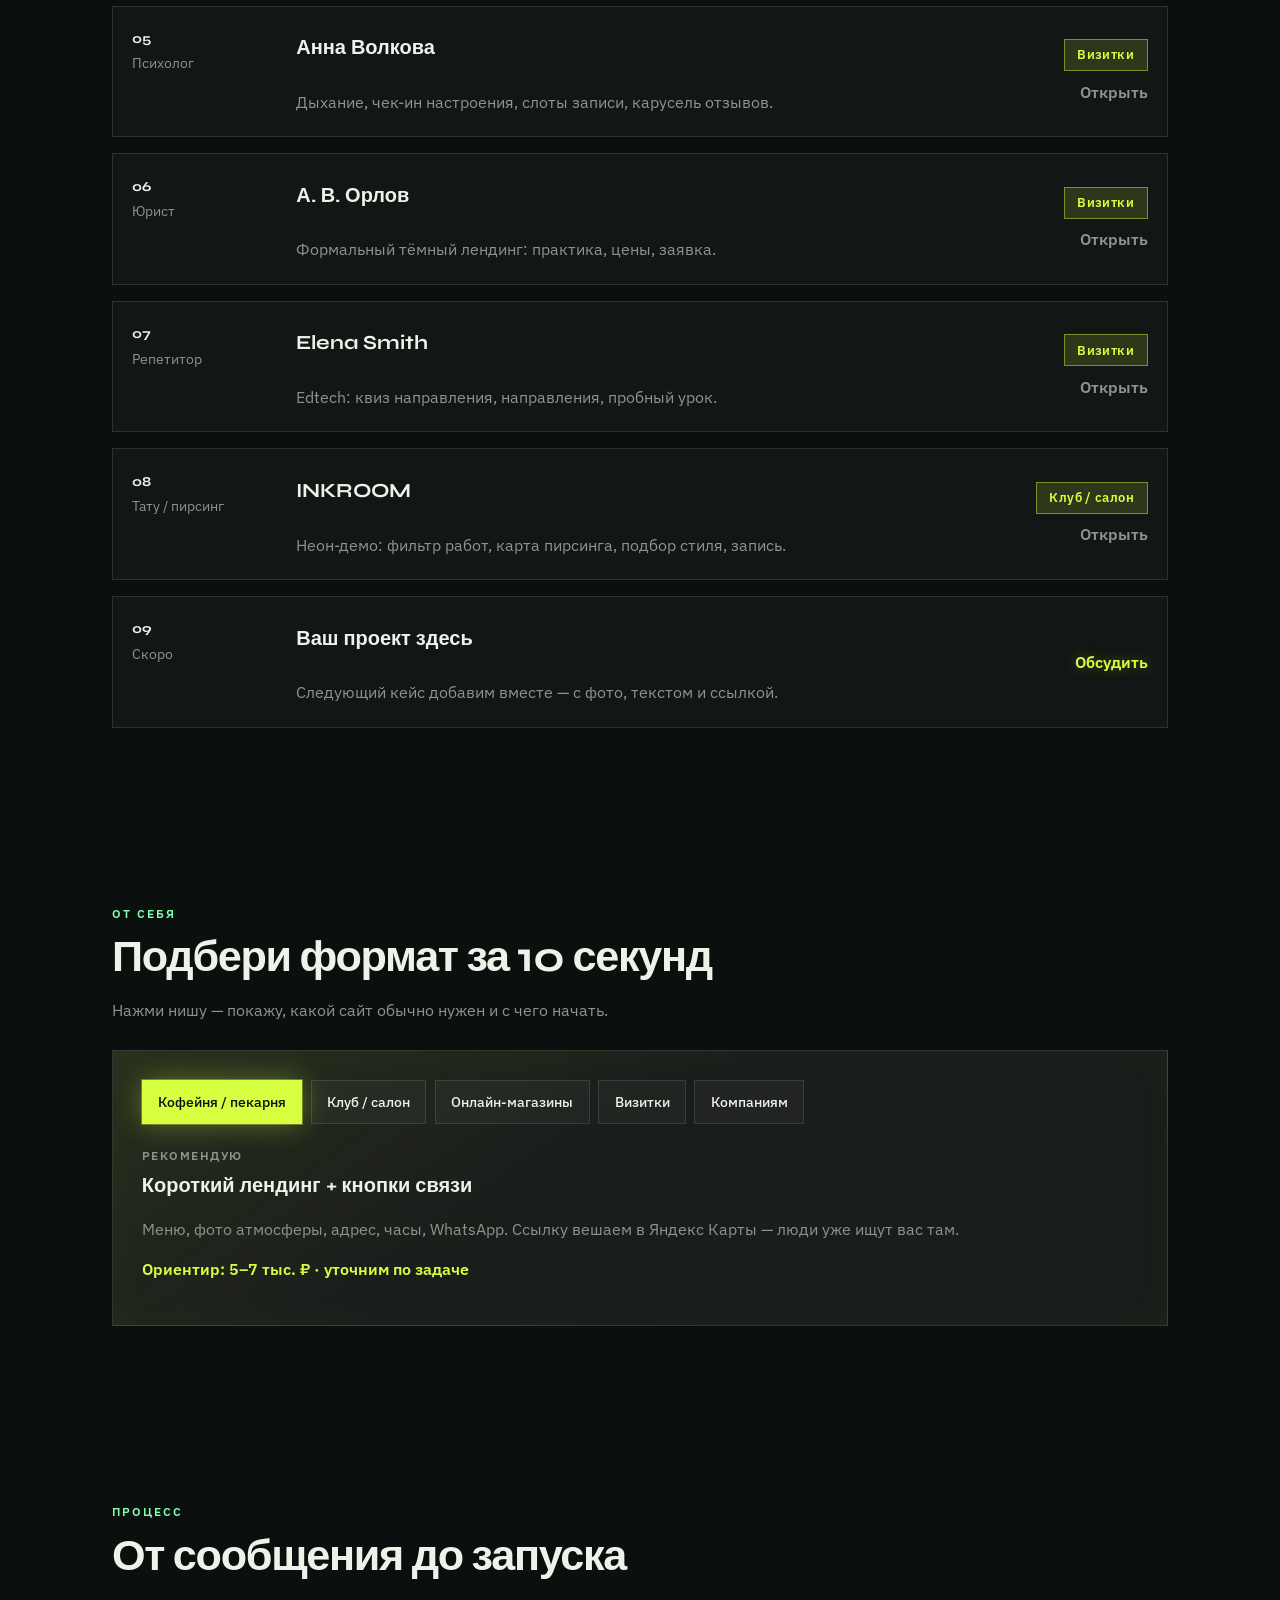
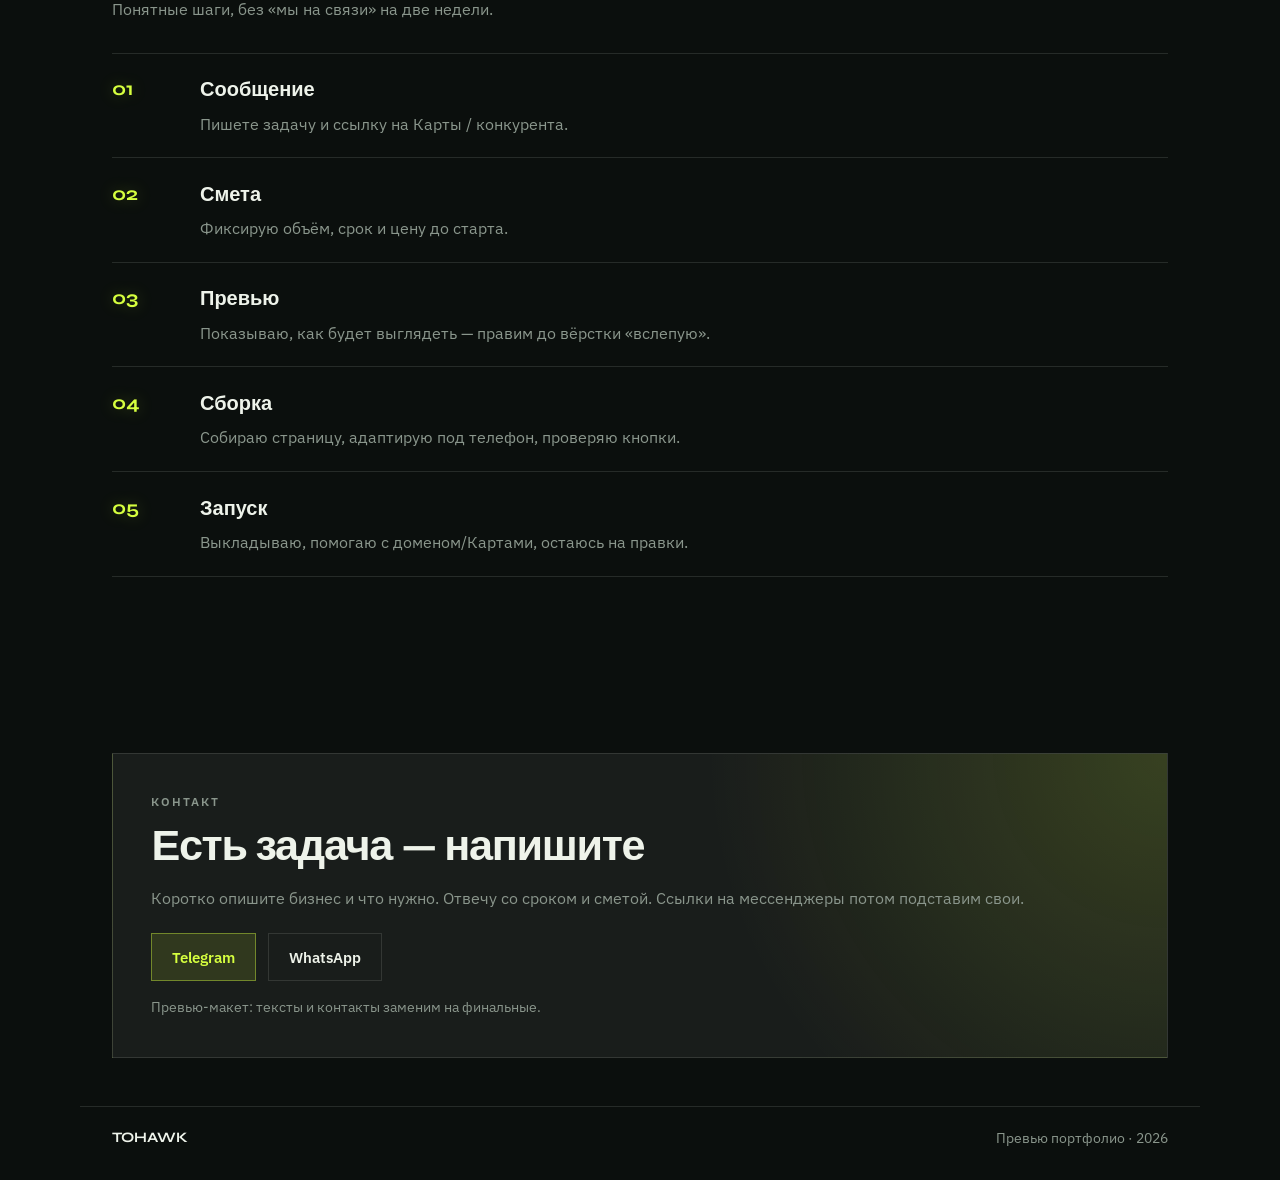
==== commit 2a0bcb4a: "Add files via upload" ====
--- a/index.html
+++ b/index.html
@@ -1,311 +1,323 @@
-<!DOCTYPE html>
-<html lang="ru">
-<head>
-  <meta charset="UTF-8" />
-  <meta name="viewport" content="width=device-width, initial-scale=1" />
-  <title>TOHAWK — сайты, которые продают с телефона</title>
-  <meta name="description" content="Лендинги и сайты для локального бизнеса. От идеи до запуска, с привязкой к Яндекс Картам." />
-  <link rel="preconnect" href="https://fonts.googleapis.com" />
-  <link rel="preconnect" href="https://fonts.gstatic.com" crossorigin />
-  <link href="https://fonts.googleapis.com/css2?family=IBM+Plex+Sans:wght@400;500;600&family=Syne:wght@600;700;800&display=swap" rel="stylesheet" />
-  <link rel="stylesheet" href="styles.css" />
-</head>
-<body>
-  <div class="grid-bg" aria-hidden="true"></div>
-  <div class="progress" aria-hidden="true"><span class="progress__bar"></span></div>
-
-  <header class="top">
-    <a class="brand" href="#top">TOHAWK</a>
-    <nav class="nav" aria-label="Навигация">
-      <a href="#works">Работы</a>
-      <a href="#services">Услуги</a>
-      <a href="#process">Процесс</a>
-      <a href="#fit">Формат</a>
-    </nav>
-    <a class="top__cta" href="#contact">Написать</a>
-  </header>
-
-  <main id="top">
-    <section class="hero">
-      <div class="hero__copy">
-        <p class="hero__brand">TOHAWK</p>
-        <h1>Сайты, с которых пишут и звонят</h1>
-        <p class="hero__lead">Делаю лендинги для локального бизнеса: атмосфера, меню, запись и кнопка в WhatsApp — чтобы с Карт сразу было куда нажать.</p>
-        <div class="hero__actions">
-          <a class="btn btn--primary" href="#contact">Обсудить задачу</a>
-          <a class="btn btn--ghost" href="#works">Смотреть работы</a>
-        </div>
-      </div>
-      <div class="hero__visual" aria-hidden="true">
-        <div class="hero__stage">
-          <div class="device">
-            <div class="device__bar"><span></span><span></span><span></span></div>
-            <div class="device__screen">
-              <div class="device__scan"></div>
-              <div class="device__glow"></div>
-              <p class="device__label">preview</p>
-              <p class="device__title">Бильярдный Мир</p>
-              <p class="device__meta">лендинг · запись · WhatsApp</p>
-            </div>
-          </div>
-          <div class="hero__slab hero__slab--a"></div>
-          <div class="hero__slab hero__slab--b"></div>
-        </div>
-      </div>
-    </section>
-
-    <div class="ticker" aria-hidden="true">
-      <div class="ticker__track">
-        <span>Лендинги</span><span>·</span>
-        <span>Сайты-визитки</span><span>·</span>
-        <span>Яндекс Карты</span><span>·</span>
-        <span>WhatsApp / Telegram</span><span>·</span>
-        <span>Мобильная вёрстка</span><span>·</span>
-        <span>Запись и заявки</span><span>·</span>
-        <span>Лендинги</span><span>·</span>
-        <span>Сайты-визитки</span><span>·</span>
-        <span>Яндекс Карты</span><span>·</span>
-        <span>WhatsApp / Telegram</span><span>·</span>
-        <span>Мобильная вёрстка</span><span>·</span>
-        <span>Запись и заявки</span><span>·</span>
-      </div>
-    </div>
-    <div class="ticker ticker--reverse" aria-hidden="true">
-      <div class="ticker__track">
-        <span>HTML / CSS / JS</span><span>·</span>
-        <span>Быстрый запуск</span><span>·</span>
-        <span>Под ключ</span><span>·</span>
-        <span>Домен и Карты</span><span>·</span>
-        <span>Адаптив</span><span>·</span>
-        <span>Без конструкторов</span><span>·</span>
-        <span>HTML / CSS / JS</span><span>·</span>
-        <span>Быстрый запуск</span><span>·</span>
-        <span>Под ключ</span><span>·</span>
-        <span>Домен и Карты</span><span>·</span>
-        <span>Адаптив</span><span>·</span>
-        <span>Без конструкторов</span><span>·</span>
-      </div>
-    </div>
-
-    <section class="stats reveal" aria-label="Коротко о работе">
-      <div class="stat">
-        <strong data-count="3">0</strong>
-        <span>дня — ориентир на лендинг</span>
-      </div>
-      <div class="stat">
-        <strong data-count="100">0</strong>
-        <span>% мобильная вёрстка</span>
-      </div>
-      <div class="stat">
-        <strong>24/7</strong>
-        <span>кнопка связи на сайте</span>
-      </div>
-    </section>
-
-    <section class="about reveal">
-      <p class="eyebrow">Обо мне</p>
-      <div class="about__grid">
-        <div>
-          <h2>Сайт, который не просто приводит клиентов — а который делает их постоянными</h2>
-          <p class="online"><span class="online__dot" aria-hidden="true"></span> Сейчас на связи — отвечаю в течение дня</p>
-        </div>
-        <p>Работаю один: структура, тексты, дизайн, вёрстка, запуск. Без менеджеров и лишних созвонов. Сначала показываю, как будет выглядеть — потом доводим до запуска и при необходимости вешаем на Карты.</p>
-      </div>
-    </section>
-
-    <section class="services" id="services">
-      <div class="section-head reveal">
-        <p class="eyebrow">Услуги</p>
-        <h2>Что делаю</h2>
-        <p class="section-lead">Три формата. Один смысл: человек нашёл вас — и понял, куда писать.</p>
-      </div>
-      <ol class="service-list">
-        <li class="reveal">
-          <span class="service-list__num">01</span>
-          <div>
-            <h3>Лендинг под ключ</h3>
-            <p>Одна страница: оффер, фото, услуги, отзывы, контакты, кнопки связи.</p>
-          </div>
-        </li>
-        <li class="reveal">
-          <span class="service-list__num">02</span>
-          <div>
-            <h3>Сайт для Карт</h3>
-            <p>Когда на Яндексе уже есть отзывы, но нет нормальной витрины заведения.</p>
-          </div>
-        </li>
-        <li class="reveal">
-          <span class="service-list__num">03</span>
-          <div>
-            <h3>Доработка и запуск</h3>
-            <p>Правки, домен, привязка к Картам, короткая инструкция «что нажать».</p>
-          </div>
-        </li>
-      </ol>
-    </section>
-
-    <section class="works" id="works">
-      <div class="section-head reveal">
-        <p class="eyebrow">Портфолио</p>
-        <h2>Работы</h2>
-        <p class="section-lead">Локальные демо + бильярдный мир. Открой и покликай.</p>
-      </div>
-      <div class="work-list">
-        <article class="work reveal">
-          <div class="work__meta">
-            <span>01</span>
-            <span>Клуб / досуг</span>
-          </div>
-          <h3>Бильярдный Мир</h3>
-          <p>Лендинг клуба: атмосфера зала, столы, отзывы, запись по звонку и WhatsApp.</p>
-          <div class="work__actions">
-            <button type="button" class="work__format" data-fit="club">Клуб / салон</button>
-            <a class="work__go" href="https://hawkbroo.github.io/-/bilyardny-mir/" target="_blank" rel="noopener">Открыть</a>
-          </div>
-        </article>
-        <article class="work reveal">
-          <div class="work__meta">
-            <span>02</span>
-            <span>Сервис</span>
-          </div>
-          <h3>ДомСервис</h3>
-          <p>Многостраничник: каталог, корзина, доставка, оформление заказа.</p>
-          <div class="work__actions">
-            <button type="button" class="work__format" data-fit="shop">Онлайн-магазины</button>
-            <a class="work__go" href="works/service-shop/">Открыть</a>
-          </div>
-        </article>
-        <article class="work reveal">
-          <div class="work__meta">
-            <span>03</span>
-            <span>Красота</span>
-          </div>
-          <h3>Atelier Claire</h3>
-          <p>Сторис, до/после, калькулятор прайса, сертификат, табло мастеров.</p>
-          <div class="work__actions">
-            <button type="button" class="work__format" data-fit="club">Клуб / салон</button>
-            <a class="work__go" href="works/beauty-salon/">Открыть</a>
-          </div>
-        </article>
-        <article class="work reveal">
-          <div class="work__meta">
-            <span>04</span>
-            <span>Фото</span>
-          </div>
-          <h3>Mark Orlov</h3>
-          <p>Тёмный editorial: галерея, фильтры, lightbox, отзывы.</p>
-          <div class="work__actions">
-            <button type="button" class="work__format" data-fit="card">Визитки</button>
-            <a class="work__go" href="works/photographer/">Открыть</a>
-          </div>
-        </article>
-        <article class="work reveal">
-          <div class="work__meta">
-            <span>05</span>
-            <span>Психолог</span>
-          </div>
-          <h3>Анна Волкова</h3>
-          <p>Дыхание, чек-ин настроения, слоты записи, карусель отзывов.</p>
-          <div class="work__actions">
-            <button type="button" class="work__format" data-fit="card">Визитки</button>
-            <a class="work__go" href="works/psychologist/">Открыть</a>
-          </div>
-        </article>
-        <article class="work reveal">
-          <div class="work__meta">
-            <span>06</span>
-            <span>Юрист</span>
-          </div>
-          <h3>А. В. Орлов</h3>
-          <p>Формальный тёмный лендинг: практика, цены, заявка.</p>
-          <div class="work__actions">
-            <button type="button" class="work__format" data-fit="card">Визитки</button>
-            <a class="work__go" href="works/lawyer/">Открыть</a>
-          </div>
-        </article>
-        <article class="work reveal">
-          <div class="work__meta">
-            <span>07</span>
-            <span>Репетитор</span>
-          </div>
-          <h3>Elena Smith</h3>
-          <p>Edtech: квиз направления, направления, пробный урок.</p>
-          <div class="work__actions">
-            <button type="button" class="work__format" data-fit="card">Визитки</button>
-            <a class="work__go" href="works/tutor-english/">Открыть</a>
-          </div>
-        </article>
-        <article class="work work--soon reveal">
-          <div class="work__meta">
-            <span>08</span>
-            <span>Скоро</span>
-          </div>
-          <h3>Ваш проект здесь</h3>
-          <p>Следующий кейс добавим вместе — с фото, текстом и ссылкой.</p>
-          <div class="work__actions">
-            <a class="work__go work__go--write" href="#contact">Обсудить</a>
-          </div>
-        </article>
-      </div>
-    </section>
-
-    <section class="fit" id="fit">
-      <div class="section-head reveal">
-        <p class="eyebrow">От себя</p>
-        <h2>Подбери формат за 10 секунд</h2>
-        <p class="section-lead">Нажми нишу — покажу, какой сайт обычно нужен и с чего начать.</p>
-      </div>
-      <div class="fit__panel reveal">
-        <div class="fit__chips" role="tablist" aria-label="Ниша">
-          <button type="button" class="chip is-active" data-fit="cafe" role="tab" aria-selected="true">Кофейня / пекарня</button>
-          <button type="button" class="chip" data-fit="club" role="tab" aria-selected="false">Клуб / салон</button>
-          <button type="button" class="chip" data-fit="shop" role="tab" aria-selected="false">Онлайн-магазины</button>
-          <button type="button" class="chip" data-fit="card" role="tab" aria-selected="false">Визитки</button>
-          <button type="button" class="chip" data-fit="company" role="tab" aria-selected="false">Компаниям</button>
-        </div>
-        <div class="fit__result" id="fit-result">
-          <p class="fit__label">Рекомендую</p>
-          <h3 id="fit-title">Короткий лендинг + кнопки связи</h3>
-          <p id="fit-text">Меню, фото атмосферы, адрес, часы, WhatsApp. Ссылку вешаем в Яндекс Карты — люди уже ищут вас там.</p>
-          <p class="fit__price" id="fit-price">Ориентир: 5–7 тыс. ₽ · уточним по задаче</p>
-        </div>
-      </div>
-    </section>
-
-    <section class="process" id="process">
-      <div class="section-head reveal">
-        <p class="eyebrow">Процесс</p>
-        <h2>От сообщения до запуска</h2>
-        <p class="section-lead">Понятные шаги, без «мы на связи» на две недели.</p>
-      </div>
-      <ol class="steps">
-        <li class="reveal"><span>01</span><div><h3>Сообщение</h3><p>Пишете задачу и ссылку на Карты / конкурента.</p></div></li>
-        <li class="reveal"><span>02</span><div><h3>Смета</h3><p>Фиксирую объём, срок и цену до старта.</p></div></li>
-        <li class="reveal"><span>03</span><div><h3>Превью</h3><p>Показываю, как будет выглядеть — правим до вёрстки «вслепую».</p></div></li>
-        <li class="reveal"><span>04</span><div><h3>Сборка</h3><p>Собираю страницу, адаптирую под телефон, проверяю кнопки.</p></div></li>
-        <li class="reveal"><span>05</span><div><h3>Запуск</h3><p>Выкладываю, помогаю с доменом/Картами, остаюсь на правки.</p></div></li>
-      </ol>
-    </section>
-
-    <section class="contact" id="contact">
-      <div class="contact__inner reveal">
-        <p class="eyebrow">Контакт</p>
-        <h2>Есть задача — напишите</h2>
-        <p>Коротко опишите бизнес и что нужно. Отвечу со сроком и сметой. Ссылки на мессенджеры потом подставим свои.</p>
-        <div class="contact__actions">
-          <a class="btn btn--primary" href="#">Telegram</a>
-          <a class="btn btn--ghost" href="#">WhatsApp</a>
-        </div>
-        <p class="contact__note">Превью-макет: тексты и контакты заменим на финальные.</p>
-      </div>
-    </section>
-  </main>
-
-  <footer class="footer">
-    <span>TOHAWK</span>
-    <span>Превью портфолио · 2026</span>
-  </footer>
-
-  <script src="script.js"></script>
-</body>
-</html>
+<!DOCTYPE html>
+<html lang="ru">
+<head>
+  <meta charset="UTF-8" />
+  <meta name="viewport" content="width=device-width, initial-scale=1" />
+  <title>TOHAWK — сайты, которые продают с телефона</title>
+  <meta name="description" content="Лендинги и сайты для локального бизнеса. От идеи до запуска, с привязкой к Яндекс Картам." />
+  <link rel="preconnect" href="https://fonts.googleapis.com" />
+  <link rel="preconnect" href="https://fonts.gstatic.com" crossorigin />
+  <link href="https://fonts.googleapis.com/css2?family=IBM+Plex+Sans:wght@400;500;600&family=Syne:wght@600;700;800&display=swap" rel="stylesheet" />
+  <link rel="stylesheet" href="styles.css" />
+</head>
+<body>
+  <div class="grid-bg" aria-hidden="true"></div>
+  <div class="progress" aria-hidden="true"><span class="progress__bar"></span></div>
+
+  <header class="top">
+    <a class="brand" href="#top">TOHAWK</a>
+    <nav class="nav" aria-label="Навигация">
+      <a href="#works">Работы</a>
+      <a href="#services">Услуги</a>
+      <a href="#process">Процесс</a>
+      <a href="#fit">Формат</a>
+    </nav>
+    <a class="top__cta" href="#contact">Написать</a>
+  </header>
+
+  <main id="top">
+    <section class="hero">
+      <div class="hero__copy">
+        <p class="hero__brand">TOHAWK</p>
+        <h1>Сайты, с которых пишут и звонят</h1>
+        <p class="hero__lead">Делаю лендинги для локального бизнеса: атмосфера, меню, запись и кнопка в WhatsApp — чтобы с Карт сразу было куда нажать.</p>
+        <div class="hero__actions">
+          <a class="btn btn--primary" href="#contact">Обсудить задачу</a>
+          <a class="btn btn--ghost" href="#works">Смотреть работы</a>
+        </div>
+      </div>
+      <div class="hero__visual" aria-hidden="true">
+        <div class="hero__stage">
+          <div class="device">
+            <div class="device__bar"><span></span><span></span><span></span></div>
+            <div class="device__screen">
+              <div class="device__scan"></div>
+              <div class="device__glow"></div>
+              <p class="device__label">preview</p>
+              <p class="device__title">Бильярдный Мир</p>
+              <p class="device__meta">лендинг · запись · WhatsApp</p>
+            </div>
+          </div>
+          <div class="hero__slab hero__slab--a"></div>
+          <div class="hero__slab hero__slab--b"></div>
+        </div>
+      </div>
+    </section>
+
+    <div class="ticker" aria-hidden="true">
+      <div class="ticker__track">
+        <span>Лендинги</span><span>·</span>
+        <span>Сайты-визитки</span><span>·</span>
+        <span>Яндекс Карты</span><span>·</span>
+        <span>WhatsApp / Telegram</span><span>·</span>
+        <span>Мобильная вёрстка</span><span>·</span>
+        <span>Запись и заявки</span><span>·</span>
+        <span>Лендинги</span><span>·</span>
+        <span>Сайты-визитки</span><span>·</span>
+        <span>Яндекс Карты</span><span>·</span>
+        <span>WhatsApp / Telegram</span><span>·</span>
+        <span>Мобильная вёрстка</span><span>·</span>
+        <span>Запись и заявки</span><span>·</span>
+      </div>
+    </div>
+    <div class="ticker ticker--reverse" aria-hidden="true">
+      <div class="ticker__track">
+        <span>HTML / CSS / JS</span><span>·</span>
+        <span>Быстрый запуск</span><span>·</span>
+        <span>Под ключ</span><span>·</span>
+        <span>Домен и Карты</span><span>·</span>
+        <span>Адаптив</span><span>·</span>
+        <span>Без конструкторов</span><span>·</span>
+        <span>HTML / CSS / JS</span><span>·</span>
+        <span>Быстрый запуск</span><span>·</span>
+        <span>Под ключ</span><span>·</span>
+        <span>Домен и Карты</span><span>·</span>
+        <span>Адаптив</span><span>·</span>
+        <span>Без конструкторов</span><span>·</span>
+      </div>
+    </div>
+
+    <section class="stats reveal" aria-label="Коротко о работе">
+      <div class="stat">
+        <strong data-count="3">0</strong>
+        <span>дня — ориентир на лендинг</span>
+      </div>
+      <div class="stat">
+        <strong data-count="100">0</strong>
+        <span>% мобильная вёрстка</span>
+      </div>
+      <div class="stat">
+        <strong>24/7</strong>
+        <span>кнопка связи на сайте</span>
+      </div>
+    </section>
+
+    <section class="about reveal">
+      <p class="eyebrow">Обо мне</p>
+      <div class="about__grid">
+        <div>
+          <h2>Сайт, который не просто приводит клиентов — а который делает их постоянными</h2>
+          <p class="online"><span class="online__dot" aria-hidden="true"></span> Сейчас на связи — отвечаю в течение дня</p>
+        </div>
+        <p>Работаю один: структура, тексты, дизайн, вёрстка, запуск. Без менеджеров и лишних созвонов. Сначала показываю, как будет выглядеть — потом доводим до запуска и при необходимости вешаем на Карты.</p>
+      </div>
+    </section>
+
+    <section class="services" id="services">
+      <div class="section-head reveal">
+        <p class="eyebrow">Услуги</p>
+        <h2>Что делаю</h2>
+        <p class="section-lead">Три формата. Один смысл: человек нашёл вас — и понял, куда писать.</p>
+      </div>
+      <ol class="service-list">
+        <li class="reveal">
+          <span class="service-list__num">01</span>
+          <div>
+            <h3>Лендинг под ключ</h3>
+            <p>Одна страница: оффер, фото, услуги, отзывы, контакты, кнопки связи.</p>
+          </div>
+        </li>
+        <li class="reveal">
+          <span class="service-list__num">02</span>
+          <div>
+            <h3>Сайт для Карт</h3>
+            <p>Когда на Яндексе уже есть отзывы, но нет нормальной витрины заведения.</p>
+          </div>
+        </li>
+        <li class="reveal">
+          <span class="service-list__num">03</span>
+          <div>
+            <h3>Доработка и запуск</h3>
+            <p>Правки, домен, привязка к Картам, короткая инструкция «что нажать».</p>
+          </div>
+        </li>
+      </ol>
+    </section>
+
+    <section class="works" id="works">
+      <div class="section-head reveal">
+        <p class="eyebrow">Портфолио</p>
+        <h2>Работы</h2>
+        <p class="section-lead">Локальные демо + бильярдный мир. Открой и покликай.</p>
+      </div>
+      <div class="work-list">
+        <article class="work reveal">
+          <div class="work__meta">
+            <span>01</span>
+            <span>Клуб / досуг</span>
+          </div>
+          <h3>Бильярдный Мир</h3>
+          <p>Лендинг клуба: атмосфера зала, столы, отзывы, запись по звонку и WhatsApp.</p>
+          <div class="work__actions">
+            <button type="button" class="work__format" data-fit="club">Клуб / салон</button>
+            <a class="work__go" href="https://hawkbroo.github.io/-/bilyardny-mir/" target="_blank" rel="noopener">Открыть</a>
+          </div>
+        </article>
+        <article class="work reveal">
+          <div class="work__meta">
+            <span>02</span>
+            <span>Сервис</span>
+          </div>
+          <h3>ДомСервис</h3>
+          <p>Многостраничник: каталог, корзина, доставка, оформление заказа.</p>
+          <div class="work__actions">
+            <button type="button" class="work__format" data-fit="shop">Онлайн-магазины</button>
+            <a class="work__go" href="works/service-shop/">Открыть</a>
+          </div>
+        </article>
+        <article class="work reveal">
+          <div class="work__meta">
+            <span>03</span>
+            <span>Красота</span>
+          </div>
+          <h3>Atelier Claire</h3>
+          <p>Сторис, до/после, калькулятор прайса, сертификат, табло мастеров.</p>
+          <div class="work__actions">
+            <button type="button" class="work__format" data-fit="club">Клуб / салон</button>
+            <a class="work__go" href="works/beauty-salon/">Открыть</a>
+          </div>
+        </article>
+        <article class="work reveal">
+          <div class="work__meta">
+            <span>04</span>
+            <span>Фото</span>
+          </div>
+          <h3>Mark Orlov</h3>
+          <p>Тёмный editorial: галерея, фильтры, lightbox, отзывы.</p>
+          <div class="work__actions">
+            <button type="button" class="work__format" data-fit="card">Визитки</button>
+            <a class="work__go" href="works/photographer/">Открыть</a>
+          </div>
+        </article>
+        <article class="work reveal">
+          <div class="work__meta">
+            <span>05</span>
+            <span>Психолог</span>
+          </div>
+          <h3>Анна Волкова</h3>
+          <p>Дыхание, чек-ин настроения, слоты записи, карусель отзывов.</p>
+          <div class="work__actions">
+            <button type="button" class="work__format" data-fit="card">Визитки</button>
+            <a class="work__go" href="works/psychologist/">Открыть</a>
+          </div>
+        </article>
+        <article class="work reveal">
+          <div class="work__meta">
+            <span>06</span>
+            <span>Юрист</span>
+          </div>
+          <h3>А. В. Орлов</h3>
+          <p>Формальный тёмный лендинг: практика, цены, заявка.</p>
+          <div class="work__actions">
+            <button type="button" class="work__format" data-fit="card">Визитки</button>
+            <a class="work__go" href="works/lawyer/">Открыть</a>
+          </div>
+        </article>
+        <article class="work reveal">
+          <div class="work__meta">
+            <span>07</span>
+            <span>Репетитор</span>
+          </div>
+          <h3>Elena Smith</h3>
+          <p>Edtech: квиз направления, направления, пробный урок.</p>
+          <div class="work__actions">
+            <button type="button" class="work__format" data-fit="card">Визитки</button>
+            <a class="work__go" href="works/tutor-english/">Открыть</a>
+          </div>
+        </article>
+        <article class="work reveal">
+          <div class="work__meta">
+            <span>08</span>
+            <span>Тату / пирсинг</span>
+          </div>
+          <h3>INKROOM</h3>
+          <p>Неон-демо: фильтр работ, карта пирсинга, подбор стиля, запись.</p>
+          <div class="work__actions">
+            <button type="button" class="work__format" data-fit="club">Клуб / салон</button>
+            <a class="work__go" href="works/tattoo-piercing/">Открыть</a>
+          </div>
+        </article>
+        <article class="work work--soon reveal">
+          <div class="work__meta">
+            <span>09</span>
+            <span>Скоро</span>
+          </div>
+          <h3>Ваш проект здесь</h3>
+          <p>Следующий кейс добавим вместе — с фото, текстом и ссылкой.</p>
+          <div class="work__actions">
+            <a class="work__go work__go--write" href="#contact">Обсудить</a>
+          </div>
+        </article>
+      </div>
+    </section>
+
+    <section class="fit" id="fit">
+      <div class="section-head reveal">
+        <p class="eyebrow">От себя</p>
+        <h2>Подбери формат за 10 секунд</h2>
+        <p class="section-lead">Нажми нишу — покажу, какой сайт обычно нужен и с чего начать.</p>
+      </div>
+      <div class="fit__panel reveal">
+        <div class="fit__chips" role="tablist" aria-label="Ниша">
+          <button type="button" class="chip is-active" data-fit="cafe" role="tab" aria-selected="true">Кофейня / пекарня</button>
+          <button type="button" class="chip" data-fit="club" role="tab" aria-selected="false">Клуб / салон</button>
+          <button type="button" class="chip" data-fit="shop" role="tab" aria-selected="false">Онлайн-магазины</button>
+          <button type="button" class="chip" data-fit="card" role="tab" aria-selected="false">Визитки</button>
+          <button type="button" class="chip" data-fit="company" role="tab" aria-selected="false">Компаниям</button>
+        </div>
+        <div class="fit__result" id="fit-result">
+          <p class="fit__label">Рекомендую</p>
+          <h3 id="fit-title">Короткий лендинг + кнопки связи</h3>
+          <p id="fit-text">Меню, фото атмосферы, адрес, часы, WhatsApp. Ссылку вешаем в Яндекс Карты — люди уже ищут вас там.</p>
+          <p class="fit__price" id="fit-price">Ориентир: 5–7 тыс. ₽ · уточним по задаче</p>
+        </div>
+      </div>
+    </section>
+
+    <section class="process" id="process">
+      <div class="section-head reveal">
+        <p class="eyebrow">Процесс</p>
+        <h2>От сообщения до запуска</h2>
+        <p class="section-lead">Понятные шаги, без «мы на связи» на две недели.</p>
+      </div>
+      <ol class="steps">
+        <li class="reveal"><span>01</span><div><h3>Сообщение</h3><p>Пишете задачу и ссылку на Карты / конкурента.</p></div></li>
+        <li class="reveal"><span>02</span><div><h3>Смета</h3><p>Фиксирую объём, срок и цену до старта.</p></div></li>
+        <li class="reveal"><span>03</span><div><h3>Превью</h3><p>Показываю, как будет выглядеть — правим до вёрстки «вслепую».</p></div></li>
+        <li class="reveal"><span>04</span><div><h3>Сборка</h3><p>Собираю страницу, адаптирую под телефон, проверяю кнопки.</p></div></li>
+        <li class="reveal"><span>05</span><div><h3>Запуск</h3><p>Выкладываю, помогаю с доменом/Картами, остаюсь на правки.</p></div></li>
+      </ol>
+    </section>
+
+    <section class="contact" id="contact">
+      <div class="contact__inner reveal">
+        <p class="eyebrow">Контакт</p>
+        <h2>Есть задача — напишите</h2>
+        <p>Коротко опишите бизнес и что нужно. Отвечу со сроком и сметой. Ссылки на мессенджеры потом подставим свои.</p>
+        <div class="contact__actions">
+          <a class="btn btn--primary" href="https://t.me/spel21" target="_blank" rel="noopener">Telegram</a>
+          <a class="btn btn--ghost" href="https://wa.me/79891846161" target="_blank" rel="noopener">WhatsApp</a>
+        </div>
+        <p class="contact__note">Превью-макет: тексты и контакты заменим на финальные.</p>
+      </div>
+    </section>
+  </main>
+
+  <footer class="footer">
+    <span>TOHAWK</span>
+    <span>Превью портфолио · 2026</span>
+  </footer>
+
+  <script src="script.js"></script>
+</body>
+</html>
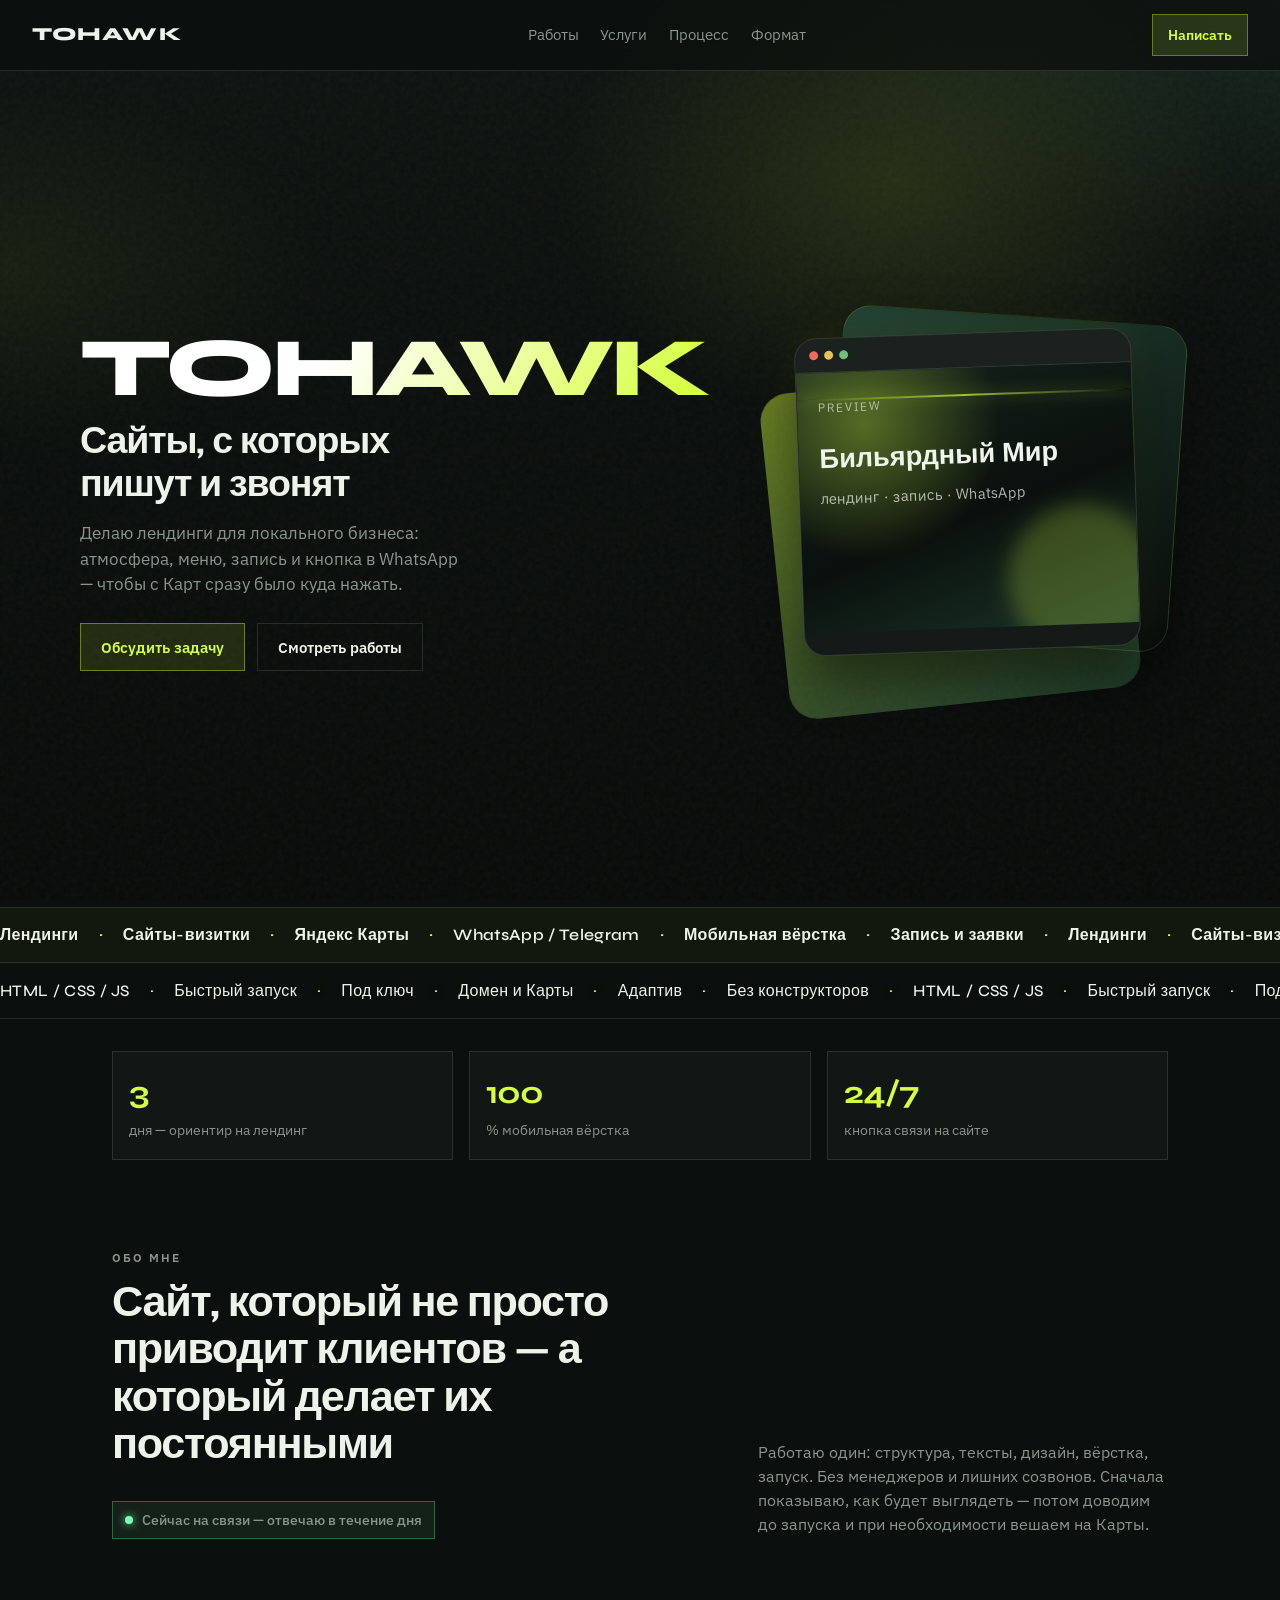
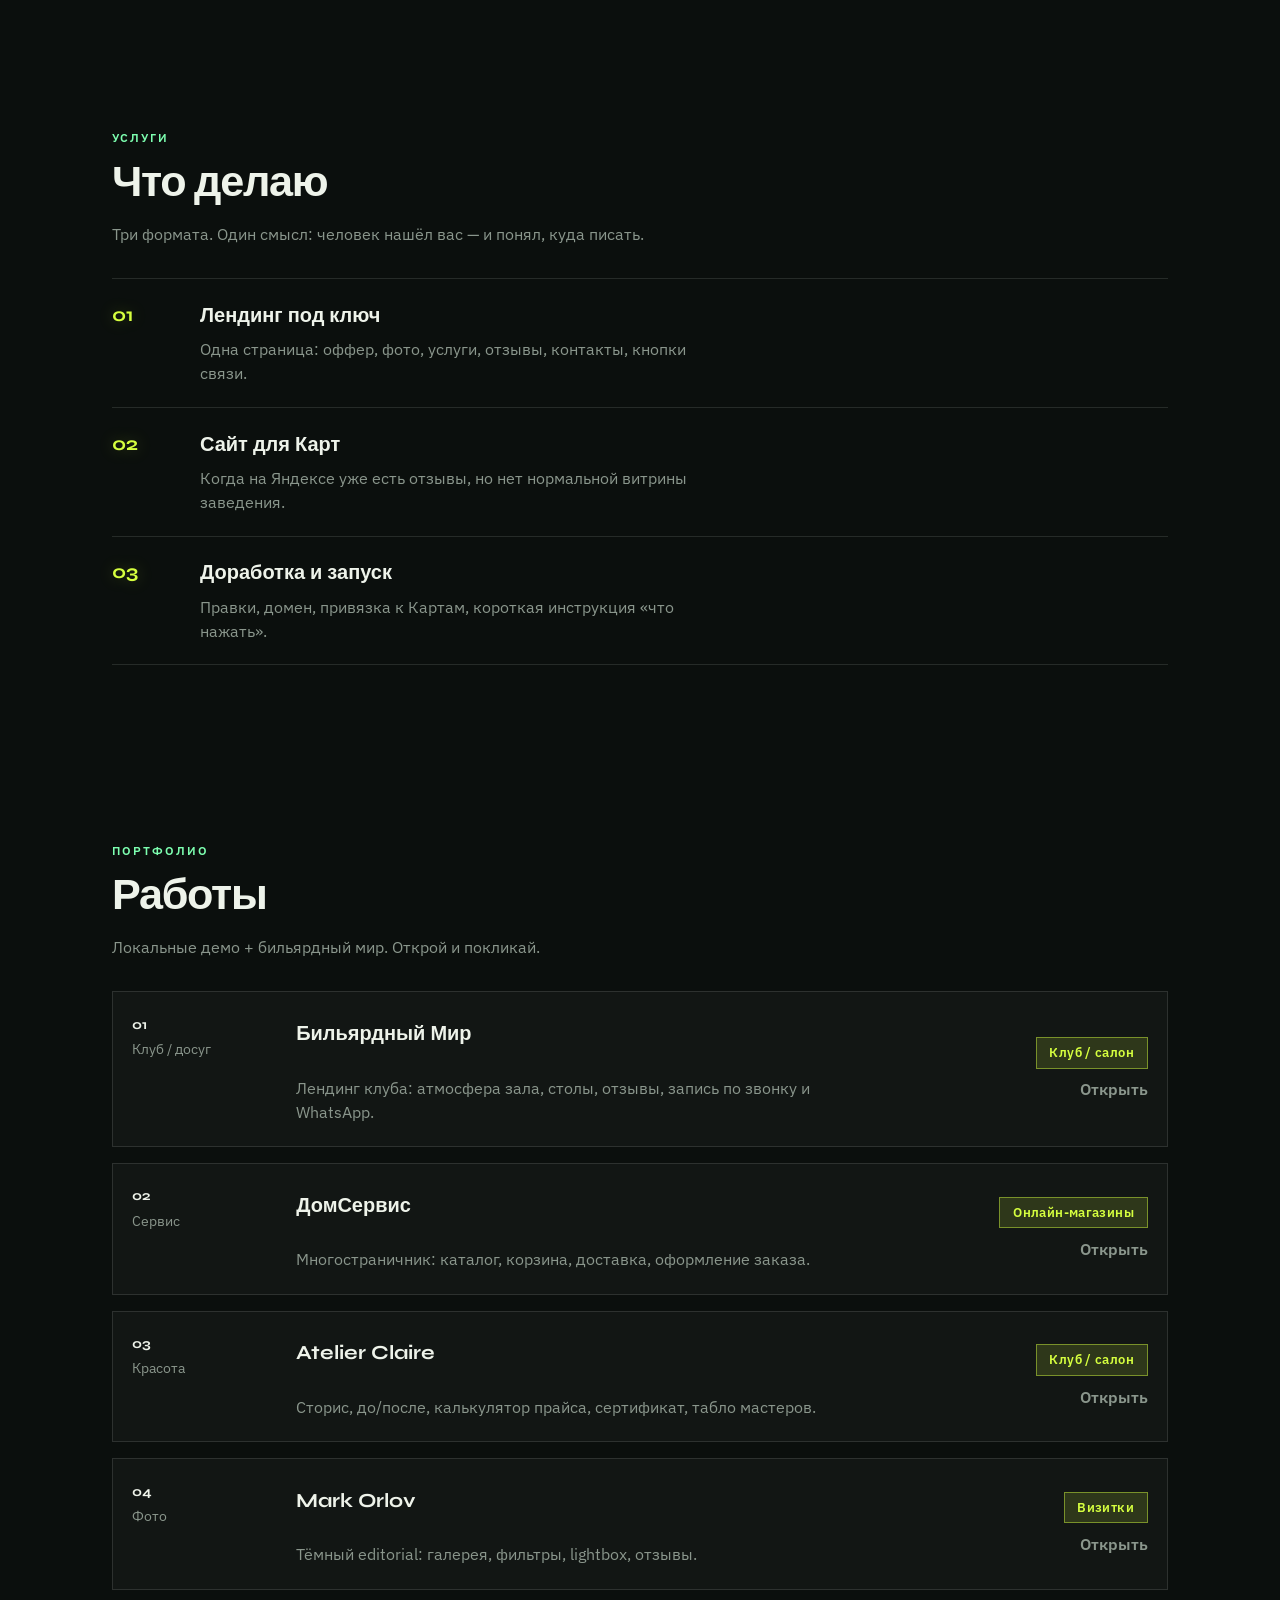
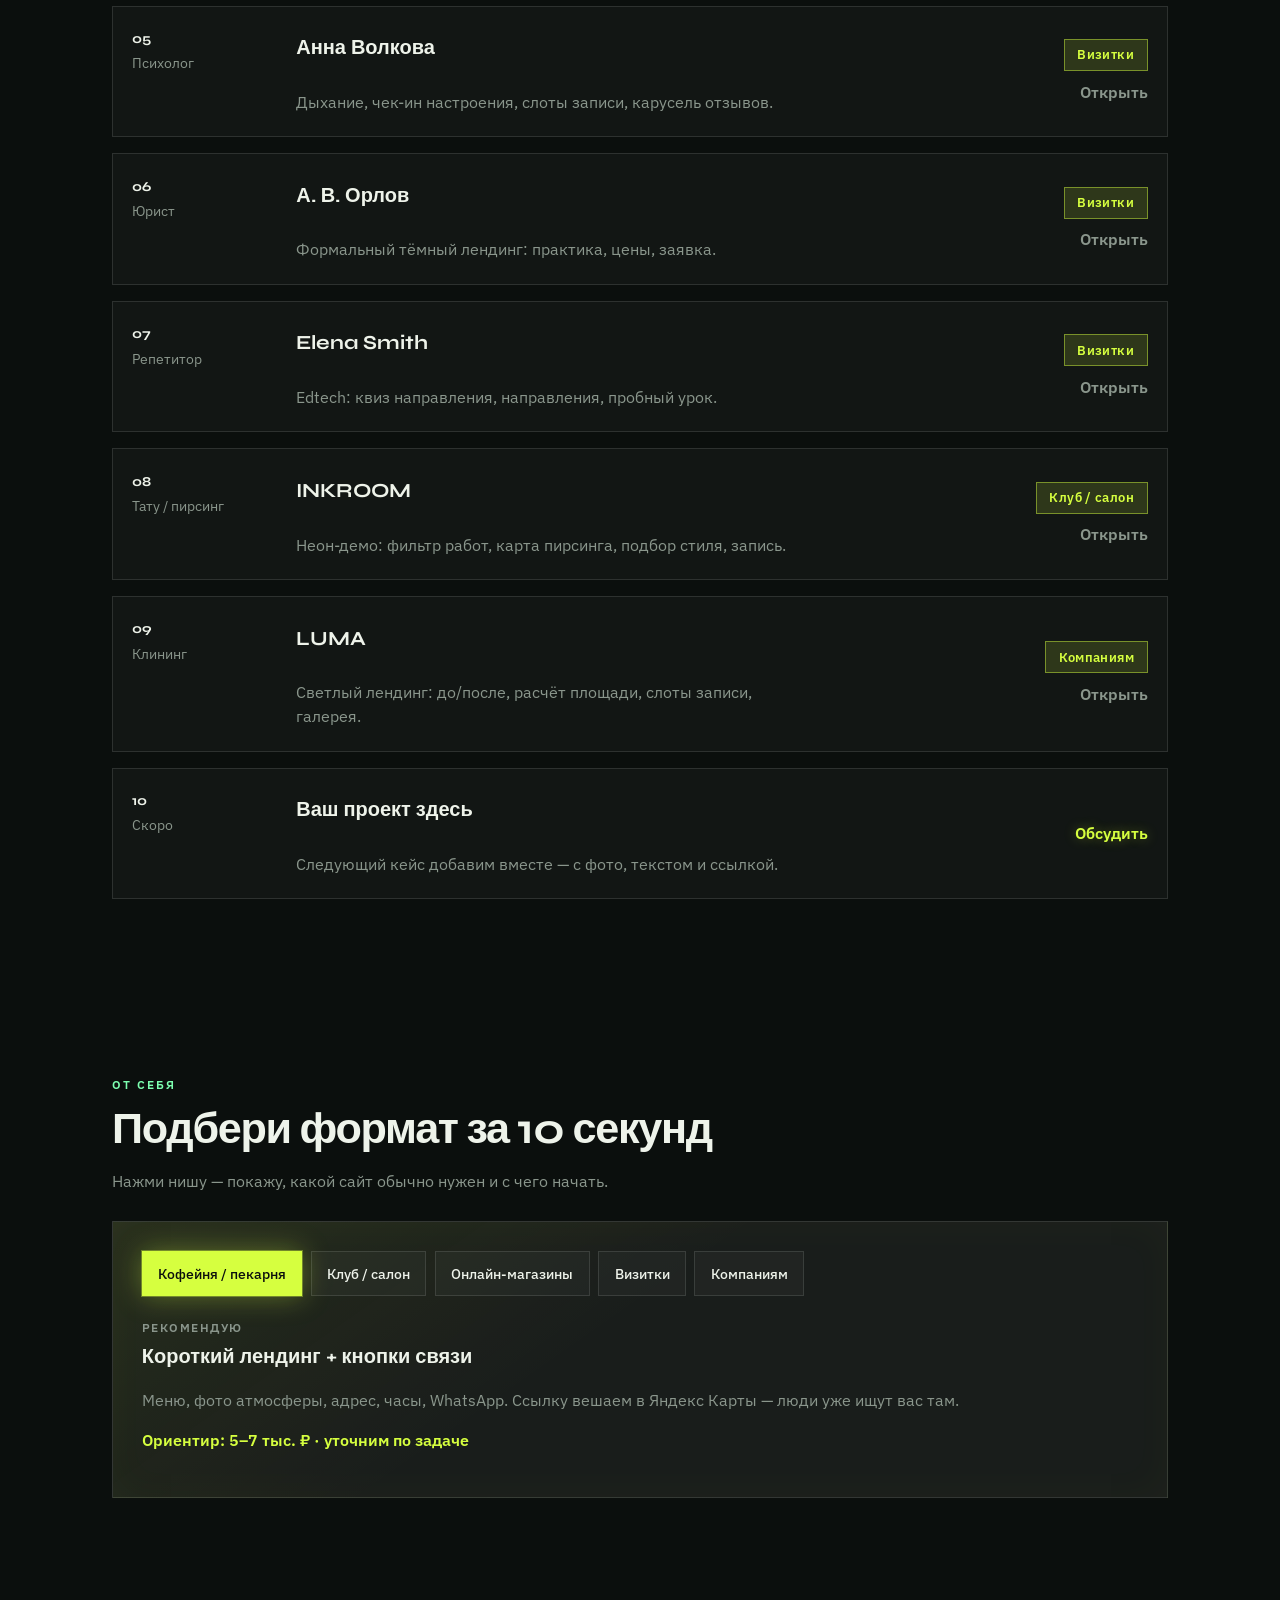
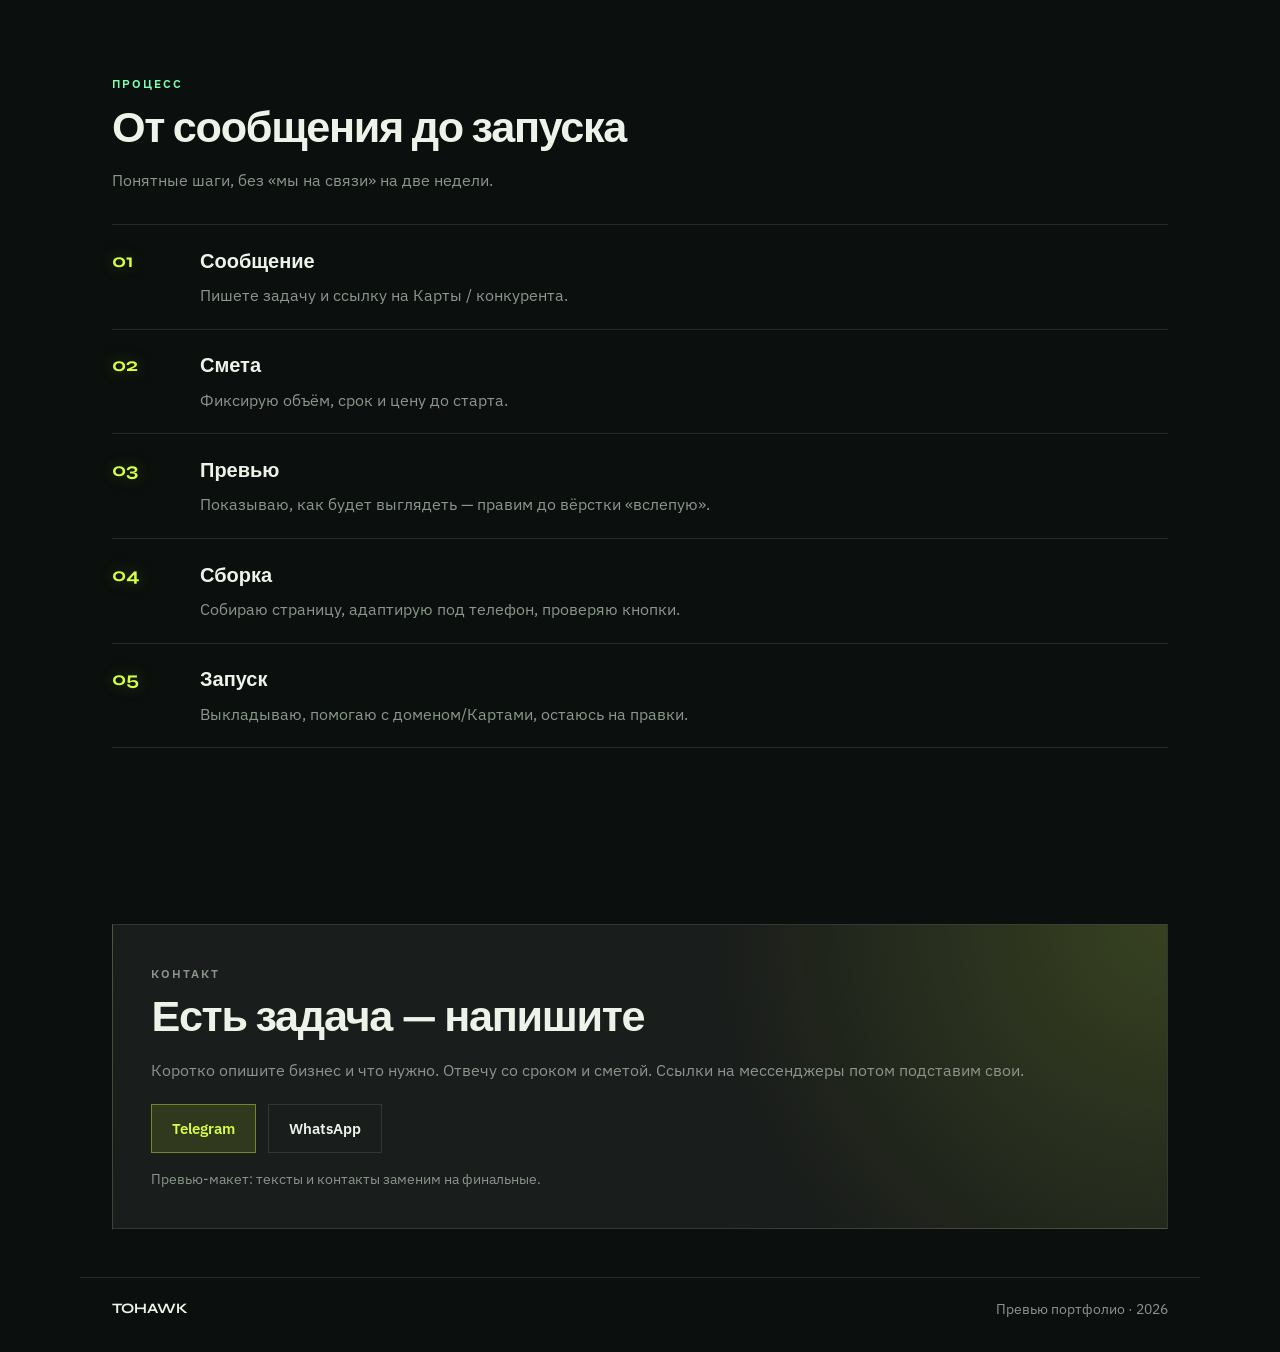
==== commit 559af6ab: "Add files via upload" ====
--- a/index.html
+++ b/index.html
@@ -247,9 +247,21 @@
             <a class="work__go" href="works/tattoo-piercing/">Открыть</a>
           </div>
         </article>
+        <article class="work reveal">
+          <div class="work__meta">
+            <span>09</span>
+            <span>Клининг</span>
+          </div>
+          <h3>LUMA</h3>
+          <p>Светлый лендинг: до/после, расчёт площади, слоты записи, галерея.</p>
+          <div class="work__actions">
+            <button type="button" class="work__format" data-fit="company">Компаниям</button>
+            <a class="work__go" href="works/cleaning/">Открыть</a>
+          </div>
+        </article>
         <article class="work work--soon reveal">
           <div class="work__meta">
-            <span>09</span>
+            <span>10</span>
             <span>Скоро</span>
           </div>
           <h3>Ваш проект здесь</h3>
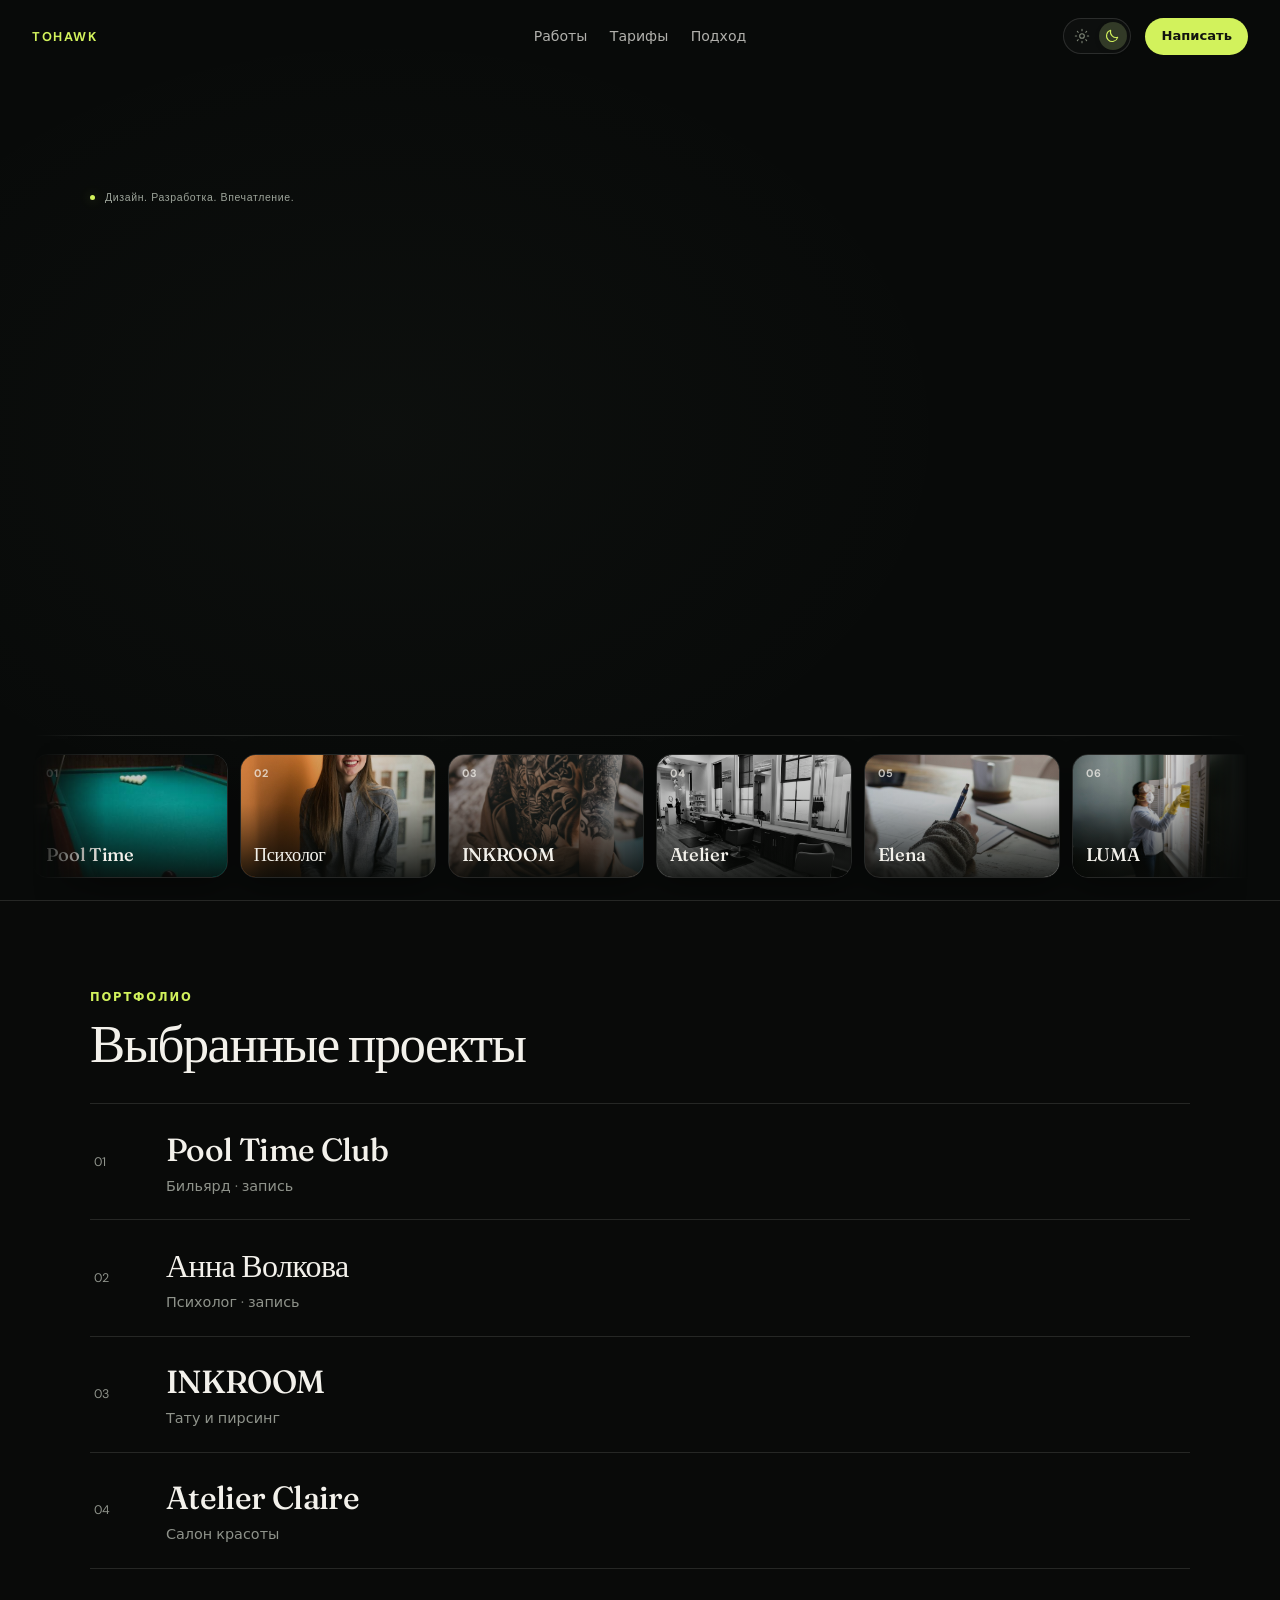
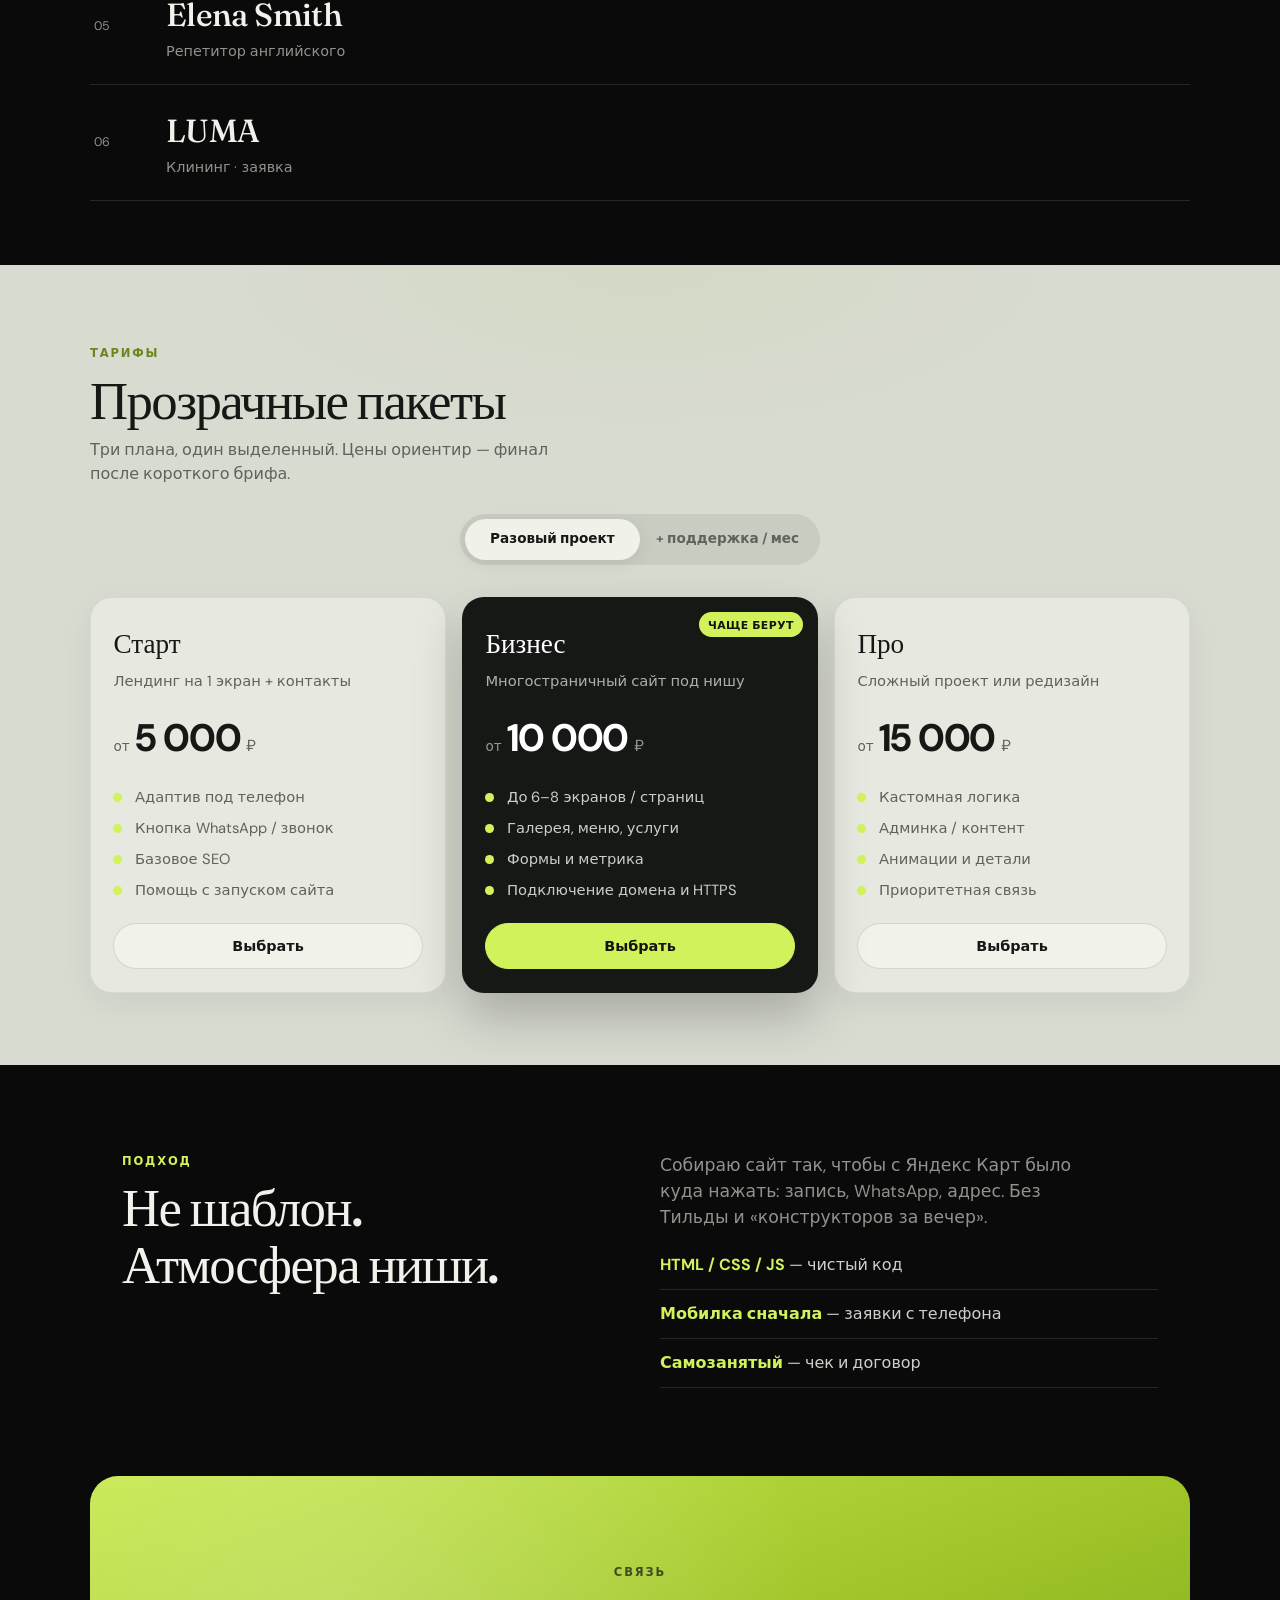
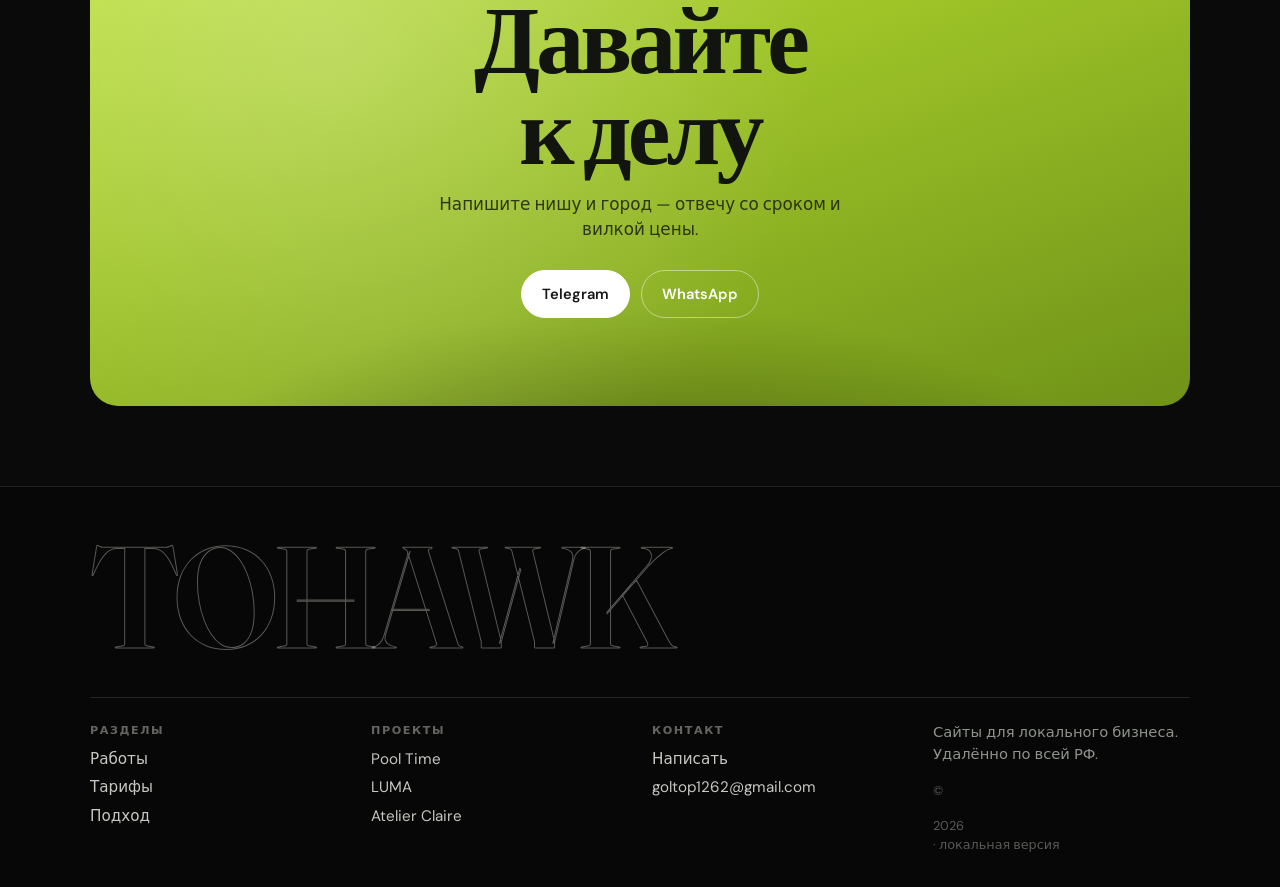
==== commit f1453b16: "Add files via upload" ====
--- a/index.html
+++ b/index.html
@@ -1,335 +1,348 @@
-<!DOCTYPE html>
-<html lang="ru">
-<head>
+<!DOCTYPE html>
+<html lang="ru" data-theme="dark">
+<head>
   <meta charset="UTF-8" />
-  <meta name="viewport" content="width=device-width, initial-scale=1" />
-  <title>TOHAWK — сайты, которые продают с телефона</title>
-  <meta name="description" content="Лендинги и сайты для локального бизнеса. От идеи до запуска, с привязкой к Яндекс Картам." />
-  <link rel="preconnect" href="https://fonts.googleapis.com" />
-  <link rel="preconnect" href="https://fonts.gstatic.com" crossorigin />
-  <link href="https://fonts.googleapis.com/css2?family=IBM+Plex+Sans:wght@400;500;600&family=Syne:wght@600;700;800&display=swap" rel="stylesheet" />
-  <link rel="stylesheet" href="styles.css" />
-</head>
+  <script>
+    try { document.documentElement.dataset.theme = localStorage.getItem('tohawk-theme') === 'light' ? 'light' : 'dark'; } catch (_) {}
+  </script>
+  <meta name="viewport" content="width=device-width, initial-scale=1" />
+  <title>TOHAWK — сайты для локального бизнеса</title>
+  <meta name="description" content="Портфолио: лендинги и сайты под ключ на HTML/CSS/JS — без конструкторов." />
+  <link rel="preconnect" href="https://fonts.googleapis.com" />
+  <link rel="preconnect" href="https://fonts.gstatic.com" crossorigin />
+  <link href="https://fonts.googleapis.com/css2?family=DM+Sans:ital,opsz,wght@0,9..40,400;0,9..40,500;0,9..40,600;0,9..40,700;1,9..40,400&family=Fraunces:ital,opsz,wght@0,9..144,500;0,9..144,600;0,9..144,700;1,9..144,500&display=swap" rel="stylesheet" />
+  <link rel="stylesheet" href="styles.css?v=logo9" />
+  <link rel="stylesheet" href="appearance.css?v=5" />
+</head>
 <body>
-  <div class="grid-bg" aria-hidden="true"></div>
-  <div class="progress" aria-hidden="true"><span class="progress__bar"></span></div>
-
-  <header class="top">
-    <a class="brand" href="#top">TOHAWK</a>
-    <nav class="nav" aria-label="Навигация">
-      <a href="#works">Работы</a>
-      <a href="#services">Услуги</a>
-      <a href="#process">Процесс</a>
-      <a href="#fit">Формат</a>
-    </nav>
-    <a class="top__cta" href="#contact">Написать</a>
-  </header>
-
-  <main id="top">
-    <section class="hero">
-      <div class="hero__copy">
-        <p class="hero__brand">TOHAWK</p>
-        <h1>Сайты, с которых пишут и звонят</h1>
-        <p class="hero__lead">Делаю лендинги для локального бизнеса: атмосфера, меню, запись и кнопка в WhatsApp — чтобы с Карт сразу было куда нажать.</p>
-        <div class="hero__actions">
-          <a class="btn btn--primary" href="#contact">Обсудить задачу</a>
-          <a class="btn btn--ghost" href="#works">Смотреть работы</a>
+  <div class="site-intro" aria-hidden="true">
+    <div class="site-intro__light"></div>
+    <div class="site-intro__center">
+      <div class="site-intro__logo"><span>T</span><span>O</span><span>H</span><span>A</span><span>W</span><span>K</span></div>
+      <div class="site-intro__line"><i></i></div>
+      <p>Дизайн, который чувствуется.</p>
+    </div>
+  </div>
+  <div class="progress" aria-hidden="true"><i></i></div>
+
+  <!-- navbar.gallery · static + blur on scroll -->
+  <header class="nav" data-nav>
+    <a class="nav__logo" href="#top">TOHAWK</a>
+    <nav class="nav__center" aria-label="Разделы">
+      <a href="#works">Работы</a>
+      <a href="#pricing">Тарифы</a>
+      <a href="#about">Подход</a>
+    </nav>
+    <div class="nav__tools">
+      <button class="theme-switch" type="button" aria-label="Включить светлую тему" aria-pressed="false" title="Переключить тему">
+        <span class="theme-switch__thumb" aria-hidden="true"></span>
+        <svg class="theme-switch__sun" width="16" height="16" viewBox="0 0 24 24" fill="none" stroke="currentColor" stroke-width="1.6" stroke-linecap="round" aria-hidden="true"><circle cx="12" cy="12" r="3.5"/><path d="M12 2v2m0 16v2M2 12h2m16 0h2M5 5l1.4 1.4m11.2 11.2L19 19M5 19l1.4-1.4M17.6 6.4L19 5"/></svg>
+        <svg class="theme-switch__moon" width="16" height="16" viewBox="0 0 24 24" fill="none" stroke="currentColor" stroke-width="1.6" stroke-linecap="round" stroke-linejoin="round" aria-hidden="true"><path d="M20.5 14A8.5 8.5 0 0 1 10 3.5 8.5 8.5 0 1 0 20.5 14Z"/></svg>
+      </button>
+      <a class="nav__cta" href="#contact">Написать</a>
+      <button class="nav__burger" type="button" aria-label="Меню" aria-expanded="false"><span></span><span></span></button>
+    </div>
+  </header>
+
+  <div class="drawer" id="drawer" hidden>
+    <a href="#works">Работы</a>
+    <a href="#pricing">Тарифы</a>
+    <a href="#about">Подход</a>
+    <a href="#contact">Написать</a>
+  </div>
+
+  <main id="top">
+    <!-- supahero.io · balanced split + strip -->
+    <section class="hero">
+      <div class="hero__mesh" aria-hidden="true"></div>
+      <div class="hero__layout">
+        <div class="hero__copy">
+          <p class="hero__eyebrow" data-hero-brand><span class="hero__status" aria-hidden="true"></span>Дизайн. Разработка. Впечатление.</p>
+          <h1 class="hero__title" aria-label="Ваш бизнес в новом свете.">
+            <span class="hero__word" data-hero-word>Ваш бизнес</span>
+            <span class="hero__second-line"><span class="hero__word hero__word--middle" data-hero-word>В новом </span><span class="hero__word hero__word--accent" data-hero-word>свете.</span></span>
+          </h1>
+          <div class="hero__details" data-hero-fade>
+            <span class="hero__detail-line" aria-hidden="true"></span>
+            <p class="hero__lead">Превращаю характер вашего бизнеса<br>в сайт, который запоминают.</p>
+          </div>
+          <div class="hero__actions" data-hero-fade>
+            <a class="btn btn--fill" href="#contact">Обсудить проект <span class="hero__arrow" aria-hidden="true">↗</span></a>
+            <a class="btn btn--ghost" href="#works">Посмотреть работы <span class="hero__arrow" aria-hidden="true">↗</span></a>
+          </div>
+          <p class="hero__meta" data-hero-fade><span>Самозанятый</span><span aria-hidden="true">/</span><span>Удалённо по РФ</span><span aria-hidden="true">/</span><span>Опыт &gt;1 года</span></p>
         </div>
-      </div>
-      <div class="hero__visual" aria-hidden="true">
-        <div class="hero__stage">
-          <div class="device">
-            <div class="device__bar"><span></span><span></span><span></span></div>
-            <div class="device__screen">
-              <div class="device__scan"></div>
-              <div class="device__glow"></div>
-              <p class="device__label">preview</p>
-              <p class="device__title">Бильярдный Мир</p>
-              <p class="device__meta">лендинг · запись · WhatsApp</p>
-            </div>
-          </div>
-          <div class="hero__slab hero__slab--a"></div>
-          <div class="hero__slab hero__slab--b"></div>
-        </div>
-      </div>
-    </section>
-
-    <div class="ticker" aria-hidden="true">
-      <div class="ticker__track">
-        <span>Лендинги</span><span>·</span>
-        <span>Сайты-визитки</span><span>·</span>
-        <span>Яндекс Карты</span><span>·</span>
-        <span>WhatsApp / Telegram</span><span>·</span>
-        <span>Мобильная вёрстка</span><span>·</span>
-        <span>Запись и заявки</span><span>·</span>
-        <span>Лендинги</span><span>·</span>
-        <span>Сайты-визитки</span><span>·</span>
-        <span>Яндекс Карты</span><span>·</span>
-        <span>WhatsApp / Telegram</span><span>·</span>
-        <span>Мобильная вёрстка</span><span>·</span>
-        <span>Запись и заявки</span><span>·</span>
-      </div>
-    </div>
-    <div class="ticker ticker--reverse" aria-hidden="true">
-      <div class="ticker__track">
-        <span>HTML / CSS / JS</span><span>·</span>
-        <span>Быстрый запуск</span><span>·</span>
-        <span>Под ключ</span><span>·</span>
-        <span>Домен и Карты</span><span>·</span>
-        <span>Адаптив</span><span>·</span>
-        <span>Без конструкторов</span><span>·</span>
-        <span>HTML / CSS / JS</span><span>·</span>
-        <span>Быстрый запуск</span><span>·</span>
-        <span>Под ключ</span><span>·</span>
-        <span>Домен и Карты</span><span>·</span>
-        <span>Адаптив</span><span>·</span>
-        <span>Без конструкторов</span><span>·</span>
-      </div>
-    </div>
-
-    <section class="stats reveal" aria-label="Коротко о работе">
-      <div class="stat">
-        <strong data-count="3">0</strong>
-        <span>дня — ориентир на лендинг</span>
-      </div>
-      <div class="stat">
-        <strong data-count="100">0</strong>
-        <span>% мобильная вёрстка</span>
-      </div>
-      <div class="stat">
-        <strong>24/7</strong>
-        <span>кнопка связи на сайте</span>
-      </div>
-    </section>
-
-    <section class="about reveal">
-      <p class="eyebrow">Обо мне</p>
-      <div class="about__grid">
-        <div>
-          <h2>Сайт, который не просто приводит клиентов — а который делает их постоянными</h2>
-          <p class="online"><span class="online__dot" aria-hidden="true"></span> Сейчас на связи — отвечаю в течение дня</p>
-        </div>
-        <p>Работаю один: структура, тексты, дизайн, вёрстка, запуск. Без менеджеров и лишних созвонов. Сначала показываю, как будет выглядеть — потом доводим до запуска и при необходимости вешаем на Карты.</p>
-      </div>
-    </section>
-
-    <section class="services" id="services">
-      <div class="section-head reveal">
-        <p class="eyebrow">Услуги</p>
-        <h2>Что делаю</h2>
-        <p class="section-lead">Три формата. Один смысл: человек нашёл вас — и понял, куда писать.</p>
-      </div>
-      <ol class="service-list">
-        <li class="reveal">
-          <span class="service-list__num">01</span>
-          <div>
-            <h3>Лендинг под ключ</h3>
-            <p>Одна страница: оффер, фото, услуги, отзывы, контакты, кнопки связи.</p>
-          </div>
-        </li>
-        <li class="reveal">
-          <span class="service-list__num">02</span>
-          <div>
-            <h3>Сайт для Карт</h3>
-            <p>Когда на Яндексе уже есть отзывы, но нет нормальной витрины заведения.</p>
-          </div>
-        </li>
-        <li class="reveal">
-          <span class="service-list__num">03</span>
-          <div>
-            <h3>Доработка и запуск</h3>
-            <p>Правки, домен, привязка к Картам, короткая инструкция «что нажать».</p>
-          </div>
-        </li>
-      </ol>
-    </section>
-
-    <section class="works" id="works">
-      <div class="section-head reveal">
-        <p class="eyebrow">Портфолио</p>
-        <h2>Работы</h2>
-        <p class="section-lead">Локальные демо + бильярдный мир. Открой и покликай.</p>
-      </div>
-      <div class="work-list">
-        <article class="work reveal">
-          <div class="work__meta">
-            <span>01</span>
-            <span>Клуб / досуг</span>
-          </div>
-          <h3>Бильярдный Мир</h3>
-          <p>Лендинг клуба: атмосфера зала, столы, отзывы, запись по звонку и WhatsApp.</p>
-          <div class="work__actions">
-            <button type="button" class="work__format" data-fit="club">Клуб / салон</button>
-            <a class="work__go" href="https://hawkbroo.github.io/-/bilyardny-mir/" target="_blank" rel="noopener">Открыть</a>
-          </div>
-        </article>
-        <article class="work reveal">
-          <div class="work__meta">
-            <span>02</span>
-            <span>Сервис</span>
-          </div>
-          <h3>ДомСервис</h3>
-          <p>Многостраничник: каталог, корзина, доставка, оформление заказа.</p>
-          <div class="work__actions">
-            <button type="button" class="work__format" data-fit="shop">Онлайн-магазины</button>
-            <a class="work__go" href="works/service-shop/">Открыть</a>
-          </div>
-        </article>
-        <article class="work reveal">
-          <div class="work__meta">
-            <span>03</span>
-            <span>Красота</span>
-          </div>
-          <h3>Atelier Claire</h3>
-          <p>Сторис, до/после, калькулятор прайса, сертификат, табло мастеров.</p>
-          <div class="work__actions">
-            <button type="button" class="work__format" data-fit="club">Клуб / салон</button>
-            <a class="work__go" href="works/beauty-salon/">Открыть</a>
-          </div>
-        </article>
-        <article class="work reveal">
-          <div class="work__meta">
-            <span>04</span>
-            <span>Фото</span>
-          </div>
-          <h3>Mark Orlov</h3>
-          <p>Тёмный editorial: галерея, фильтры, lightbox, отзывы.</p>
-          <div class="work__actions">
-            <button type="button" class="work__format" data-fit="card">Визитки</button>
-            <a class="work__go" href="works/photographer/">Открыть</a>
-          </div>
-        </article>
-        <article class="work reveal">
-          <div class="work__meta">
-            <span>05</span>
-            <span>Психолог</span>
-          </div>
-          <h3>Анна Волкова</h3>
-          <p>Дыхание, чек-ин настроения, слоты записи, карусель отзывов.</p>
-          <div class="work__actions">
-            <button type="button" class="work__format" data-fit="card">Визитки</button>
-            <a class="work__go" href="works/psychologist/">Открыть</a>
-          </div>
-        </article>
-        <article class="work reveal">
-          <div class="work__meta">
-            <span>06</span>
-            <span>Юрист</span>
-          </div>
-          <h3>А. В. Орлов</h3>
-          <p>Формальный тёмный лендинг: практика, цены, заявка.</p>
-          <div class="work__actions">
-            <button type="button" class="work__format" data-fit="card">Визитки</button>
-            <a class="work__go" href="works/lawyer/">Открыть</a>
-          </div>
-        </article>
-        <article class="work reveal">
-          <div class="work__meta">
-            <span>07</span>
-            <span>Репетитор</span>
-          </div>
-          <h3>Elena Smith</h3>
-          <p>Edtech: квиз направления, направления, пробный урок.</p>
-          <div class="work__actions">
-            <button type="button" class="work__format" data-fit="card">Визитки</button>
-            <a class="work__go" href="works/tutor-english/">Открыть</a>
-          </div>
-        </article>
-        <article class="work reveal">
-          <div class="work__meta">
-            <span>08</span>
-            <span>Тату / пирсинг</span>
-          </div>
-          <h3>INKROOM</h3>
-          <p>Неон-демо: фильтр работ, карта пирсинга, подбор стиля, запись.</p>
-          <div class="work__actions">
-            <button type="button" class="work__format" data-fit="club">Клуб / салон</button>
-            <a class="work__go" href="works/tattoo-piercing/">Открыть</a>
-          </div>
-        </article>
-        <article class="work reveal">
-          <div class="work__meta">
-            <span>09</span>
-            <span>Клининг</span>
-          </div>
-          <h3>LUMA</h3>
-          <p>Светлый лендинг: до/после, расчёт площади, слоты записи, галерея.</p>
-          <div class="work__actions">
-            <button type="button" class="work__format" data-fit="company">Компаниям</button>
-            <a class="work__go" href="works/cleaning/">Открыть</a>
-          </div>
-        </article>
-        <article class="work work--soon reveal">
-          <div class="work__meta">
-            <span>10</span>
-            <span>Скоро</span>
-          </div>
-          <h3>Ваш проект здесь</h3>
-          <p>Следующий кейс добавим вместе — с фото, текстом и ссылкой.</p>
-          <div class="work__actions">
-            <a class="work__go work__go--write" href="#contact">Обсудить</a>
-          </div>
-        </article>
-      </div>
-    </section>
-
-    <section class="fit" id="fit">
-      <div class="section-head reveal">
-        <p class="eyebrow">От себя</p>
-        <h2>Подбери формат за 10 секунд</h2>
-        <p class="section-lead">Нажми нишу — покажу, какой сайт обычно нужен и с чего начать.</p>
-      </div>
-      <div class="fit__panel reveal">
-        <div class="fit__chips" role="tablist" aria-label="Ниша">
-          <button type="button" class="chip is-active" data-fit="cafe" role="tab" aria-selected="true">Кофейня / пекарня</button>
-          <button type="button" class="chip" data-fit="club" role="tab" aria-selected="false">Клуб / салон</button>
-          <button type="button" class="chip" data-fit="shop" role="tab" aria-selected="false">Онлайн-магазины</button>
-          <button type="button" class="chip" data-fit="card" role="tab" aria-selected="false">Визитки</button>
-          <button type="button" class="chip" data-fit="company" role="tab" aria-selected="false">Компаниям</button>
-        </div>
-        <div class="fit__result" id="fit-result">
-          <p class="fit__label">Рекомендую</p>
-          <h3 id="fit-title">Короткий лендинг + кнопки связи</h3>
-          <p id="fit-text">Меню, фото атмосферы, адрес, часы, WhatsApp. Ссылку вешаем в Яндекс Карты — люди уже ищут вас там.</p>
-          <p class="fit__price" id="fit-price">Ориентир: 5–7 тыс. ₽ · уточним по задаче</p>
-        </div>
-      </div>
-    </section>
-
-    <section class="process" id="process">
-      <div class="section-head reveal">
-        <p class="eyebrow">Процесс</p>
-        <h2>От сообщения до запуска</h2>
-        <p class="section-lead">Понятные шаги, без «мы на связи» на две недели.</p>
-      </div>
-      <ol class="steps">
-        <li class="reveal"><span>01</span><div><h3>Сообщение</h3><p>Пишете задачу и ссылку на Карты / конкурента.</p></div></li>
-        <li class="reveal"><span>02</span><div><h3>Смета</h3><p>Фиксирую объём, срок и цену до старта.</p></div></li>
-        <li class="reveal"><span>03</span><div><h3>Превью</h3><p>Показываю, как будет выглядеть — правим до вёрстки «вслепую».</p></div></li>
-        <li class="reveal"><span>04</span><div><h3>Сборка</h3><p>Собираю страницу, адаптирую под телефон, проверяю кнопки.</p></div></li>
-        <li class="reveal"><span>05</span><div><h3>Запуск</h3><p>Выкладываю, помогаю с доменом/Картами, остаюсь на правки.</p></div></li>
-      </ol>
-    </section>
-
-    <section class="contact" id="contact">
-      <div class="contact__inner reveal">
-        <p class="eyebrow">Контакт</p>
-        <h2>Есть задача — напишите</h2>
-        <p>Коротко опишите бизнес и что нужно. Отвечу со сроком и сметой. Ссылки на мессенджеры потом подставим свои.</p>
-        <div class="contact__actions">
-          <a class="btn btn--primary" href="https://t.me/spel21" target="_blank" rel="noopener">Telegram</a>
-          <a class="btn btn--ghost" href="https://wa.me/79891846161" target="_blank" rel="noopener">WhatsApp</a>
-        </div>
-        <p class="contact__note">Превью-макет: тексты и контакты заменим на финальные.</p>
-      </div>
-    </section>
-  </main>
-
-  <footer class="footer">
-    <span>TOHAWK</span>
-    <span>Превью портфолио · 2026</span>
-  </footer>
-
-  <script src="script.js"></script>
-</body>
-</html>
+        <div class="hero__stage" data-hero-stage aria-hidden="true">
+          <div class="hero__frame" data-hero-frame>
+            <div class="hero__frame-bar">
+              <span class="mac-dot mac-dot--close" aria-hidden="true"></span>
+              <span class="mac-dot mac-dot--min" aria-hidden="true"></span>
+              <span class="mac-dot mac-dot--max" aria-hidden="true"></span>
+            </div>
+            <div class="hero__frame-body">
+              <div class="hero__progress" aria-hidden="true">
+                <i data-hero-progress></i>
+              </div>
+              <div class="hero__preview-head">
+                <p class="hero__preview-tag">Preview</p>
+                <p class="hero__preview-num"><span data-hero-slide-count>01</span> / 06</p>
+              </div>
+              <p class="hero__frame-label" data-hero-slide-label>Pool Time Club</p>
+              <p class="hero__frame-sub" data-hero-slide-sub>бильярд · запись · WhatsApp</p>
+              <div class="hero__frame-line" aria-hidden="true"></div>
+              <div class="hero__frame-glow"></div>
+            </div>
+          </div>
+          <div class="hero__chip hero__chip--a">6 проектов</div>
+          <div class="hero__chip hero__chip--b">опыт &gt;1года</div>
+        </div>
+      </div>
+
+      <div class="hero__strip" data-hero-strip>
+        <div class="hero__strip-track">
+          <a class="hero__tile" href="works/pooltime/index.html">
+            <span class="hero__tile-media" style="background-image:url('works/pooltime/img/gallery/tables-hero.jpg')"></span>
+            <span class="hero__tile-veil"></span>
+            <span class="hero__tile-idx">01</span>
+            <strong class="hero__tile-title">Pool Time</strong>
+          </a>
+          <a class="hero__tile" href="works/psychologist/index.html">
+            <span class="hero__tile-media" style="background-image:url('img/covers/psychologist.jpg')"></span>
+            <span class="hero__tile-veil"></span>
+            <span class="hero__tile-idx">02</span>
+            <strong class="hero__tile-title">Психолог</strong>
+          </a>
+          <a class="hero__tile" href="works/tattoo-piercing/index.html">
+            <span class="hero__tile-media" style="background-image:url('works/tattoo-piercing/img/hero.jpg')"></span>
+            <span class="hero__tile-veil"></span>
+            <span class="hero__tile-idx">03</span>
+            <strong class="hero__tile-title">INKROOM</strong>
+          </a>
+          <a class="hero__tile" href="works/beauty-salon/index.html">
+            <span class="hero__tile-media" style="background-image:url('img/covers/atelier.jpg')"></span>
+            <span class="hero__tile-veil"></span>
+            <span class="hero__tile-idx">04</span>
+            <strong class="hero__tile-title">Atelier</strong>
+          </a>
+          <a class="hero__tile" href="works/tutor-english/index.html">
+            <span class="hero__tile-media" style="background-image:url('img/covers/elena.jpg')"></span>
+            <span class="hero__tile-veil"></span>
+            <span class="hero__tile-idx">05</span>
+            <strong class="hero__tile-title">Elena</strong>
+          </a>
+          <a class="hero__tile" href="works/cleaning/index.html">
+            <span class="hero__tile-media" style="background-image:url('works/cleaning/img/hero.jpg')"></span>
+            <span class="hero__tile-veil"></span>
+            <span class="hero__tile-idx">06</span>
+            <strong class="hero__tile-title">LUMA</strong>
+          </a>
+          <a class="hero__tile" href="works/pooltime/index.html" tabindex="-1" aria-hidden="true">
+            <span class="hero__tile-media" style="background-image:url('works/pooltime/img/gallery/tables-hero.jpg')"></span>
+            <span class="hero__tile-veil"></span>
+            <span class="hero__tile-idx">01</span>
+            <strong class="hero__tile-title">Pool Time</strong>
+          </a>
+          <a class="hero__tile" href="works/psychologist/index.html" tabindex="-1" aria-hidden="true">
+            <span class="hero__tile-media" style="background-image:url('img/covers/psychologist.jpg')"></span>
+            <span class="hero__tile-veil"></span>
+            <span class="hero__tile-idx">02</span>
+            <strong class="hero__tile-title">Психолог</strong>
+          </a>
+          <a class="hero__tile" href="works/tattoo-piercing/index.html" tabindex="-1" aria-hidden="true">
+            <span class="hero__tile-media" style="background-image:url('works/tattoo-piercing/img/hero.jpg')"></span>
+            <span class="hero__tile-veil"></span>
+            <span class="hero__tile-idx">03</span>
+            <strong class="hero__tile-title">INKROOM</strong>
+          </a>
+          <a class="hero__tile" href="works/beauty-salon/index.html" tabindex="-1" aria-hidden="true">
+            <span class="hero__tile-media" style="background-image:url('img/covers/atelier.jpg')"></span>
+            <span class="hero__tile-veil"></span>
+            <span class="hero__tile-idx">04</span>
+            <strong class="hero__tile-title">Atelier</strong>
+          </a>
+          <a class="hero__tile" href="works/tutor-english/index.html" tabindex="-1" aria-hidden="true">
+            <span class="hero__tile-media" style="background-image:url('img/covers/elena.jpg')"></span>
+            <span class="hero__tile-veil"></span>
+            <span class="hero__tile-idx">05</span>
+            <strong class="hero__tile-title">Elena</strong>
+          </a>
+          <a class="hero__tile" href="works/cleaning/index.html" tabindex="-1" aria-hidden="true">
+            <span class="hero__tile-media" style="background-image:url('works/cleaning/img/hero.jpg')"></span>
+            <span class="hero__tile-veil"></span>
+            <span class="hero__tile-idx">06</span>
+            <strong class="hero__tile-title">LUMA</strong>
+          </a>
+        </div>
+      </div>
+    </section>
+
+    <!-- works · list rows, not cards -->
+    <section class="works" id="works">
+      <div class="works__head">
+        <p class="eyebrow reveal" data-reveal>Портфолио</p>
+        <h2 class="reveal" data-reveal>Выбранные проекты</h2>
+      </div>
+      <div class="works__list">
+        <a class="work-row reveal" data-reveal href="works/pooltime/index.html">
+          <span class="work-row__idx">01</span>
+          <span class="work-row__body">
+            <strong>Pool Time Club</strong>
+            <em>Бильярд · запись</em>
+          </span>
+          <span class="work-row__go" aria-hidden="true">→</span>
+        </a>
+        <a class="work-row reveal" data-reveal href="works/psychologist/index.html">
+          <span class="work-row__idx">02</span>
+          <span class="work-row__body">
+            <strong>Анна Волкова</strong>
+            <em>Психолог · запись</em>
+          </span>
+          <span class="work-row__go" aria-hidden="true">→</span>
+        </a>
+        <a class="work-row reveal" data-reveal href="works/tattoo-piercing/index.html">
+          <span class="work-row__idx">03</span>
+          <span class="work-row__body">
+            <strong>INKROOM</strong>
+            <em>Тату и пирсинг</em>
+          </span>
+          <span class="work-row__go" aria-hidden="true">→</span>
+        </a>
+        <a class="work-row reveal" data-reveal href="works/beauty-salon/index.html">
+          <span class="work-row__idx">04</span>
+          <span class="work-row__body">
+            <strong>Atelier Claire</strong>
+            <em>Салон красоты</em>
+          </span>
+          <span class="work-row__go" aria-hidden="true">→</span>
+        </a>
+        <a class="work-row reveal" data-reveal href="works/tutor-english/index.html">
+          <span class="work-row__idx">05</span>
+          <span class="work-row__body">
+            <strong>Elena Smith</strong>
+            <em>Репетитор английского</em>
+          </span>
+          <span class="work-row__go" aria-hidden="true">→</span>
+        </a>
+        <a class="work-row reveal" data-reveal href="works/cleaning/index.html">
+          <span class="work-row__idx">06</span>
+          <span class="work-row__body">
+            <strong>LUMA</strong>
+            <em>Клининг · заявка</em>
+          </span>
+          <span class="work-row__go" aria-hidden="true">→</span>
+        </a>
+      </div>
+    </section>
+
+    <!-- pricingpages.design · Apple — оставляем как было -->
+    <section class="pricing" id="pricing">
+      <div class="section-head section-head--light">
+        <p class="eyebrow">Тарифы</p>
+        <h2>Прозрачные пакеты</h2>
+        <p class="section-lead">Три плана, один выделенный. Цены ориентир — финал после короткого брифа.</p>
+      </div>
+      <div class="pricing__toggle" role="group" aria-label="Период">
+        <button type="button" class="is-on" data-period="once">Разовый проект</button>
+        <button type="button" data-period="support">+ поддержка / мес</button>
+      </div>
+      <div class="pricing__grid">
+        <article class="plan reveal" data-reveal>
+          <h3>Старт</h3>
+          <p class="plan__desc">Лендинг на 1 экран + контакты</p>
+          <p class="plan__price" data-once="5 000" data-support="3 000"><span>от</span> <strong>5 000</strong> <em>₽</em></p>
+          <ul>
+            <li>Адаптив под телефон</li>
+            <li>Кнопка WhatsApp / звонок</li>
+            <li>Базовое SEO</li>
+            <li>Помощь с запуском сайта</li>
+          </ul>
+          <a class="plan__btn" href="#contact">Выбрать</a>
+        </article>
+        <article class="plan plan--featured reveal" data-reveal>
+          <p class="plan__badge">Чаще берут</p>
+          <h3>Бизнес</h3>
+          <p class="plan__desc">Многостраничный сайт под нишу</p>
+          <p class="plan__price" data-once="10 000" data-support="6 000"><span>от</span> <strong>10 000</strong> <em>₽</em></p>
+          <ul>
+            <li>До 6–8 экранов / страниц</li>
+            <li>Галерея, меню, услуги</li>
+            <li>Формы и метрика</li>
+            <li>Подключение домена и HTTPS</li>
+          </ul>
+          <a class="plan__btn plan__btn--solid" href="#contact">Выбрать</a>
+        </article>
+        <article class="plan reveal" data-reveal>
+          <h3>Про</h3>
+          <p class="plan__desc">Сложный проект или редизайн</p>
+          <p class="plan__price" data-once="15 000" data-support="10 000"><span>от</span> <strong>15 000</strong> <em>₽</em></p>
+          <ul>
+            <li>Кастомная логика</li>
+            <li>Админка / контент</li>
+            <li>Анимации и детали</li>
+            <li>Приоритетная связь</li>
+          </ul>
+          <a class="plan__btn" href="#contact">Выбрать</a>
+        </article>
+      </div>
+    </section>
+
+    <section class="about" id="about">
+      <div class="about__left">
+        <p class="eyebrow reveal" data-reveal>Подход</p>
+        <h2 class="reveal" data-reveal>Не шаблон.<br />Атмосфера ниши.</h2>
+      </div>
+      <div class="about__right reveal" data-reveal>
+        <p>Собираю сайт так, чтобы с Яндекс Карт было куда нажать: запись, WhatsApp, адрес. Без Тильды и «конструкторов за вечер».</p>
+        <ul>
+          <li><strong>HTML / CSS / JS</strong> — чистый код</li>
+          <li><strong>Мобилка сначала</strong> — заявки с телефона</li>
+          <li><strong>Самозанятый</strong> — чек и договор</li>
+        </ul>
+      </div>
+    </section>
+
+    <!-- cta.gallery · bold full-bleed CTA -->
+    <section class="cta" id="contact">
+      <div class="cta__stage reveal" data-reveal>
+        <p class="cta__kicker">Связь</p>
+        <h2>Давайте<br />к делу</h2>
+        <p class="cta__sub">Напишите нишу и город — отвечу со сроком и вилкой цены.</p>
+        <div class="cta__actions">
+          <a class="btn btn--light" href="https://t.me/spel21" target="_blank" rel="noopener">Telegram</a>
+          <a class="btn btn--outline-light" href="https://wa.me/79891846161" target="_blank" rel="noopener">WhatsApp</a>
+        </div>
+      </div>
+    </section>
+  </main>
+
+  <!-- footer.design · large type + grid -->
+  <footer class="footer">
+    <a class="footer__mega" href="#top" data-footer-mega>TOHAWK</a>
+    <div class="footer__grid">
+      <div>
+        <p>Разделы</p>
+        <a href="#works">Работы</a>
+        <a href="#pricing">Тарифы</a>
+        <a href="#about">Подход</a>
+      </div>
+      <div>
+        <p>Проекты</p>
+        <a href="works/pooltime/index.html">Pool Time</a>
+        <a href="works/cleaning/index.html">LUMA</a>
+        <a href="works/beauty-salon/index.html">Atelier Claire</a>
+      </div>
+      <div>
+        <p>Контакт</p>
+        <a href="#contact">Написать</a>
+        <a href="mailto:goltop1262@gmail.com">goltop1262@gmail.com</a>
+      </div>
+      <div class="footer__note">
+        <p>Сайты для локального бизнеса.<br />Удалённо по всей РФ.</p>
+        <span>© <span id="year">2026</span> · локальная версия</span>
+      </div>
+    </div>
+  </footer>
+
+  <script src="script.js?v=glow11"></script>
+</body>
+</html>
--- a/styles.css
+++ b/styles.css
@@ -1,941 +1,1216 @@
 :root {
-  --bg: #0b0f0d;
-  --bg-2: #121916;
-  --ink: #eef3ea;
-  --muted: #8a968c;
-  --line: rgba(238, 243, 234, 0.12);
-  --accent: #d6ff3f;
-  --accent-2: #7dffb0;
-  --accent-dim: rgba(214, 255, 63, 0.14);
-  --surface: rgba(255, 255, 255, 0.03);
-  --surface-2: rgba(255, 255, 255, 0.06);
-  --glow: 0 0 0 1px rgba(214, 255, 63, 0.35), 0 0 28px rgba(214, 255, 63, 0.35);
-  --font-display: "Syne", sans-serif;
-  --font-body: "IBM Plex Sans", sans-serif;
-  --max: 1120px;
-  --spot-x: 70%;
-  --spot-y: 20%;
-}
-
-* {
-  box-sizing: border-box;
-}
-
-html {
-  scroll-behavior: smooth;
-}
-
+  --bg: #090a09;
+  --ink: #f3f1eb;
+  --muted: #8f938b;
+  --line: rgba(243, 241, 235, 0.12);
+  --accent: #d2f25c;
+  --accent-ink: #12140f;
+  --light: #f5f4f0;
+  --light-ink: #161816;
+  --light-muted: #5e635c;
+  --max: 1100px;
+  --font: "DM Sans", system-ui, sans-serif;
+  --display: "Fraunces", Georgia, serif;
+}
+
+*, *::before, *::after { box-sizing: border-box; }
+html { scroll-behavior: smooth; }
 body {
   margin: 0;
+  font-family: var(--font);
   color: var(--ink);
-  font-family: var(--font-body);
   background: var(--bg);
   line-height: 1.5;
+  -webkit-font-smoothing: antialiased;
   overflow-x: hidden;
 }
-
-body::before {
-  content: "";
+a { color: inherit; }
+button { font: inherit; }
+
+.progress {
   position: fixed;
+  top: 0; left: 0; right: 0;
+  height: 2px;
+  z-index: 60;
+  background: transparent;
+}
+.progress i {
+  display: block;
+  height: 100%;
+  width: 0%;
+  background: var(--accent);
+  transform-origin: left;
+}
+
+/* ——— NAV · navbar.gallery static ——— */
+.nav {
+  position: fixed;
+  top: 0; left: 0; right: 0;
+  z-index: 50;
+  display: grid;
+  grid-template-columns: 1fr auto 1fr;
+  align-items: center;
+  gap: 1rem;
+  padding: 1.1rem clamp(1rem, 4vw, 2rem);
+  transition: background 0.35s ease, backdrop-filter 0.35s ease, border-color 0.35s ease, padding 0.35s ease;
+  border-bottom: 1px solid transparent;
+}
+.nav.is-solid {
+  background: rgba(9, 10, 9, 0.78);
+  backdrop-filter: blur(18px);
+  -webkit-backdrop-filter: blur(18px);
+  border-bottom-color: var(--line);
+  padding-block: 0.75rem;
+}
+.nav__logo {
+  justify-self: start;
+  text-decoration: none;
+  font-weight: 700;
+  letter-spacing: 0.12em;
+  font-size: 0.8rem;
+  color: var(--accent);
+}
+.nav__center {
+  display: flex;
+  gap: 1.4rem;
+  justify-self: center;
+}
+.nav__center a {
+  text-decoration: none;
+  font-size: 0.88rem;
+  color: rgba(243, 241, 235, 0.72);
+  transition: color 0.2s;
+}
+.nav__center a:hover { color: #fff; }
+.nav__cta {
+  justify-self: end;
+  text-decoration: none;
+  font-size: 0.82rem;
+  font-weight: 600;
+  padding: 0.55rem 1rem;
+  border-radius: 999px;
+  background: var(--accent);
+  color: var(--accent-ink);
+  transition: transform 0.25s ease, box-shadow 0.25s ease;
+}
+.nav__cta:hover {
+  transform: translateY(-1px);
+  box-shadow: 0 8px 24px rgba(210, 242, 92, 0.25);
+}
+.nav__burger {
+  display: none;
+  justify-self: end;
+  width: 42px; height: 42px;
+  border: 0;
+  border-radius: 999px;
+  background: rgba(255,255,255,0.06);
+  cursor: pointer;
+  flex-direction: column;
+  justify-content: center;
+  align-items: center;
+  gap: 5px;
+}
+.nav__burger span {
+  width: 16px; height: 1.5px;
+  background: #fff;
+  display: block;
+  transition: transform 0.25s;
+}
+.drawer {
+  position: fixed;
+  inset: 0 0 auto 0;
+  top: 4.2rem;
+  margin: 0 1rem;
+  z-index: 49;
+  display: flex;
+  flex-direction: column;
+  gap: 0.2rem;
+  padding: 1rem;
+  border-radius: 1rem;
+  background: rgba(14, 15, 14, 0.96);
+  border: 1px solid var(--line);
+  backdrop-filter: blur(12px);
+  animation: drawerIn 0.3s ease;
+}
+.drawer[hidden] { display: none !important; }
+.drawer a {
+  text-decoration: none;
+  padding: 0.85rem;
+  border-radius: 0.6rem;
+}
+.drawer a:hover { background: rgba(255,255,255,0.05); }
+@keyframes drawerIn {
+  from { opacity: 0; transform: translateY(-8px); }
+  to { opacity: 1; transform: none; }
+}
+
+/* ——— HERO · balanced split (supahero) ——— */
+.hero {
+  position: relative;
+  min-height: 100dvh;
+  padding: 6.5rem clamp(1rem, 4vw, 2rem) 0;
+  display: flex;
+  flex-direction: column;
+  overflow: hidden;
+}
+.hero__mesh {
+  position: absolute;
   inset: 0;
   pointer-events: none;
-  z-index: 0;
   background:
-    radial-gradient(560px 420px at var(--spot-x) var(--spot-y), rgba(214, 255, 63, 0.12), transparent 60%),
-    radial-gradient(ellipse 70% 50% at 100% 0%, rgba(125, 255, 176, 0.08), transparent 55%),
-    radial-gradient(ellipse 50% 40% at 0% 30%, rgba(214, 255, 63, 0.06), transparent 50%),
-    linear-gradient(180deg, #0e1411 0%, var(--bg) 40%, #080b09 100%);
-}
-
-body::after {
-  content: "";
-  position: fixed;
-  inset: 0;
-  pointer-events: none;
-  z-index: 1;
-  opacity: 0.045;
-  background-image: url("data:image/svg+xml,%3Csvg viewBox='0 0 200 200' xmlns='http://www.w3.org/2000/svg'%3E%3Cfilter id='n'%3E%3CfeTurbulence type='fractalNoise' baseFrequency='0.85' numOctaves='3' stitchTiles='stitch'/%3E%3C/filter%3E%3Crect width='100%25' height='100%25' filter='url(%23n)'/%3E%3C/svg%3E");
-}
-
-.grid-bg {
-  position: fixed;
-  inset: 0;
-  pointer-events: none;
-  z-index: 0;
-  opacity: 0.22;
-  background-image:
-    linear-gradient(rgba(238, 243, 234, 0.05) 1px, transparent 1px),
-    linear-gradient(90deg, rgba(238, 243, 234, 0.05) 1px, transparent 1px);
-  background-size: 56px 56px;
-  mask-image: radial-gradient(ellipse 80% 60% at 50% 0%, #000 20%, transparent 75%);
-}
-
-a {
-  color: inherit;
-  text-decoration: none;
-}
-
-.progress {
-  position: fixed;
-  top: 0;
-  left: 0;
-  right: 0;
-  height: 3px;
-  z-index: 70;
-}
-
-.progress__bar {
-  display: block;
-  height: 100%;
-  width: 0;
-  background: linear-gradient(90deg, var(--accent-2), var(--accent));
-  box-shadow: 0 0 12px rgba(214, 255, 63, 0.7);
-}
-
-.top {
-  position: sticky;
-  top: 0;
-  z-index: 50;
-  display: grid;
-  grid-template-columns: auto 1fr auto;
-  align-items: center;
-  gap: 1rem;
-  padding: 0.9rem clamp(1rem, 4vw, 2rem);
-  backdrop-filter: blur(16px);
-  background: rgba(11, 15, 13, 0.72);
-  border-bottom: 1px solid var(--line);
-}
-
-.brand {
-  font-family: var(--font-display);
-  font-weight: 800;
-  letter-spacing: 0.06em;
-  font-size: 1.15rem;
-  transition: color 0.25s ease, text-shadow 0.25s ease;
-}
-
-.brand:hover {
-  color: var(--accent);
-  text-shadow: 0 0 18px rgba(214, 255, 63, 0.55);
-}
-
-.nav {
-  display: flex;
-  justify-content: center;
-  flex-wrap: wrap;
-  gap: 1rem 1.35rem;
-  font-size: 0.92rem;
-  color: var(--muted);
-}
-
-.nav a {
-  position: relative;
-  transition: color 0.25s ease;
-}
-
-.nav a::after {
+    radial-gradient(ellipse 55% 45% at 85% 18%, rgba(210, 242, 92, 0.15), transparent 60%),
+    radial-gradient(ellipse 40% 35% at 12% 75%, rgba(60, 78, 52, 0.28), transparent 55%),
+    linear-gradient(180deg, #0b0c0b 0%, #090a09 100%);
+}
+.hero__mesh::after {
   content: "";
   position: absolute;
-  left: 0;
-  bottom: -4px;
-  width: 100%;
-  height: 1px;
-  background: var(--accent);
-  transform: scaleX(0);
-  transform-origin: left;
-  transition: transform 0.25s ease;
-  box-shadow: 0 0 10px rgba(214, 255, 63, 0.8);
-}
-
-.nav a:hover {
-  color: var(--accent);
-}
-
-.nav a:hover::after {
-  transform: scaleX(1);
-}
-
-.top__cta {
-  font-size: 0.9rem;
-  font-weight: 600;
-  padding: 0.55rem 0.95rem;
-  border: 1px solid rgba(214, 255, 63, 0.35);
-  background: var(--accent-dim);
-  color: var(--accent);
-  transition: background 0.25s ease, box-shadow 0.25s ease, color 0.25s ease, border-color 0.25s ease, transform 0.2s ease;
-}
-
-.top__cta:hover {
-  background: var(--accent);
-  color: #0b0f0d;
-  border-color: var(--accent);
-  box-shadow: var(--glow);
-  transform: translateY(-1px);
-}
-
-.hero {
+  inset: 0;
+  background-image:
+    linear-gradient(rgba(243, 241, 235, 0.03) 1px, transparent 1px),
+    linear-gradient(90deg, rgba(243, 241, 235, 0.03) 1px, transparent 1px);
+  background-size: 64px 64px;
+  mask-image: radial-gradient(ellipse 70% 60% at 48% 38%, #000, transparent 75%);
+  animation: gridDrift 20s linear infinite;
+}
+@keyframes gridDrift {
+  from { background-position: 0 0, 0 0; }
+  to { background-position: 64px 32px, 64px 32px; }
+}
+
+.hero__layout {
   position: relative;
-  z-index: 2;
-  min-height: calc(100vh - 64px);
+  z-index: 1;
+  flex: 1;
+  width: min(var(--max), 100%);
+  margin: 0 auto;
   display: grid;
-  grid-template-columns: 1.05fr 0.95fr;
+  grid-template-columns: 1.15fr 0.85fr;
   gap: clamp(1.5rem, 4vw, 3rem);
   align-items: center;
-  padding: clamp(1.5rem, 5vw, 3.5rem) clamp(1rem, 4vw, 2rem) 2rem;
-  max-width: calc(var(--max) + 4rem);
-  margin: 0 auto;
+  padding-bottom: 1.5rem;
+}
+
+.hero__eyebrow {
+  margin: 0 0 0.85rem;
+  font-size: 0.78rem;
+  font-weight: 600;
+  letter-spacing: 0.06em;
+  color: rgba(210, 242, 92, 0.85);
 }
 
 .hero__brand {
-  margin: 0 0 0.85rem;
-  font-family: var(--font-display);
-  font-weight: 800;
-  font-size: clamp(2.8rem, 7.5vw, 5.2rem);
+  margin: 0 0 0.55rem;
+  font-size: clamp(3rem, 7.5vw, 5.2rem);
+  font-family: var(--display);
+  font-weight: 600;
+  letter-spacing: -0.04em;
   line-height: 0.9;
-  letter-spacing: -0.04em;
-  background: linear-gradient(120deg, #fff 20%, var(--accent) 50%, #fff 80%);
-  background-size: 200% auto;
-  -webkit-background-clip: text;
-  background-clip: text;
-  color: transparent;
-  animation: shimmer 7s linear infinite;
-}
-
-@keyframes shimmer {
-  to { background-position: 200% center; }
-}
-
-.hero h1 {
-  margin: 0 0 1rem;
-  max-width: 14ch;
-  font-family: var(--font-display);
-  font-weight: 700;
-  font-size: clamp(1.55rem, 3.4vw, 2.35rem);
-  line-height: 1.15;
-  letter-spacing: -0.03em;
+  color: var(--accent);
+  opacity: 0;
+  transform: translateY(24px);
+  transition: opacity 0.7s ease, transform 0.7s cubic-bezier(0.22, 1, 0.36, 1);
+}
+.hero__brand.is-in {
+  opacity: 1;
+  transform: none;
+}
+
+.hero__title {
+  margin: 0 0 1.2rem;
+  font-family: var(--display);
+  font-weight: 500;
+  font-size: clamp(2.5rem, 6.5vw, 4.4rem);
+  line-height: 0.98;
+  letter-spacing: -0.035em;
+}
+.hero__word {
+  display: block;
+  opacity: 0;
+  transform: translateY(1rem);
+  filter: blur(6px);
+  transition:
+    opacity 0.7s ease,
+    transform 0.75s cubic-bezier(0.22, 1, 0.36, 1),
+    filter 0.75s ease;
+}
+.hero__word.is-in {
+  opacity: 1;
+  transform: none;
+  filter: none;
+}
+.hero__word--accent {
+  color: var(--accent);
+  font-style: italic;
 }
 
 .hero__lead {
-  margin: 0 0 1.6rem;
-  max-width: 38ch;
-  color: var(--muted);
+  margin: 0 0 1.4rem;
+  max-width: 36ch;
+  color: rgba(243, 241, 235, 0.68);
   font-size: 1.05rem;
-}
-
+  line-height: 1.55;
+}
 .hero__actions {
   display: flex;
   flex-wrap: wrap;
+  gap: 0.65rem;
+  margin-bottom: 1.25rem;
+}
+.hero__meta {
+  display: flex;
+  flex-wrap: wrap;
+  gap: 0.45rem 0.65rem;
+  margin: 0;
+  font-size: 0.76rem;
+  letter-spacing: 0.07em;
+  text-transform: uppercase;
+  color: var(--muted);
+  font-weight: 600;
+}
+[data-hero-fade] {
+  opacity: 0;
+  transform: translateY(16px);
+  transition: opacity 0.65s ease, transform 0.65s cubic-bezier(0.22, 1, 0.36, 1);
+}
+[data-hero-fade].is-in {
+  opacity: 1;
+  transform: none;
+}
+
+.hero__stage {
+  position: relative;
+  min-height: 340px;
+  display: flex;
+  align-items: center;
+  justify-content: center;
+  opacity: 0;
+  transform: translateX(28px) scale(0.96);
+  transition: opacity 0.9s ease, transform 0.9s cubic-bezier(0.22, 1, 0.36, 1);
+}
+.hero__stage.is-in {
+  opacity: 1;
+  transform: none;
+}
+
+.hero__frame {
+  width: min(100%, 360px);
+  border-radius: 1.4rem;
+  border: 1px solid rgba(243, 241, 235, 0.16);
+  background:
+    linear-gradient(155deg, rgba(28, 32, 26, 0.96), rgba(10, 12, 10, 0.98) 58%);
+  box-shadow:
+    0 36px 70px rgba(0, 0, 0, 0.5),
+    0 0 0 1px rgba(210, 242, 92, 0.1),
+    inset 0 1px 0 rgba(255, 255, 255, 0.04);
+  overflow: hidden;
+  backdrop-filter: blur(10px);
+  animation: frameFloat 6.5s ease-in-out infinite;
+}
+@keyframes frameFloat {
+  0%, 100% { transform: translateY(0); }
+  50% { transform: translateY(-8px); }
+}
+.hero__frame-bar {
+  display: flex;
+  align-items: center;
+  gap: 0.5rem;
+  padding: 0.75rem 1rem;
+  border-bottom: 1px solid rgba(243, 241, 235, 0.07);
+  background: rgba(0, 0, 0, 0.42);
+}
+.mac-dot {
+  width: 11px;
+  height: 11px;
+  border-radius: 50%;
+  display: inline-block;
+  flex-shrink: 0;
+  box-shadow: inset 0 -1.5px 1px rgba(0, 0, 0, 0.28);
+}
+.mac-dot--close { background: #ff5f57; }
+.mac-dot--min { background: #febc2e; }
+.mac-dot--max { background: #28c840; }
+
+.hero__frame-body {
+  position: relative;
+  padding: 1.35rem 1.65rem 2.5rem 1.95rem;
+  min-height: 255px;
+  overflow: hidden;
+  display: flex;
+  flex-direction: column;
+  justify-content: center;
+}
+
+.hero__progress {
+  position: absolute;
+  top: 0;
+  left: 0;
+  bottom: 0;
+  width: 3px;
+  background: rgba(243, 241, 235, 0.1);
+  z-index: 2;
+  overflow: hidden;
+}
+.hero__progress i {
+  display: block;
+  width: 100%;
+  height: 100%;
+  background: linear-gradient(180deg, #f0ff9a, var(--accent) 45%, #7aa61f);
+  box-shadow: 0 0 16px rgba(210, 242, 92, 0.75);
+  transform: scaleY(0);
+  transform-origin: top center;
+  will-change: transform;
+}
+@media (prefers-reduced-motion: reduce) {
+  .hero__progress i { transform: scaleY(1); }
+}
+
+.hero__preview-head {
+  position: absolute;
+  top: 1rem;
+  left: 1.5rem;
+  right: 1.35rem;
+  display: flex;
+  align-items: center;
+  justify-content: space-between;
+  z-index: 1;
+}
+.hero__preview-tag {
+  margin: 0;
+  font-size: 0.66rem;
+  letter-spacing: 0.18em;
+  text-transform: uppercase;
+  color: rgba(243, 241, 235, 0.42);
+  font-weight: 700;
+}
+.hero__preview-num {
+  margin: 0;
+  font-size: 0.7rem;
+  letter-spacing: 0.08em;
+  color: rgba(210, 242, 92, 0.75);
+  font-weight: 700;
+  font-variant-numeric: tabular-nums;
+}
+
+.hero__frame-label {
+  margin: 0.85rem 0 0.5rem;
+  font-family: var(--display);
+  font-size: clamp(1.65rem, 2.5vw, 2.05rem);
+  font-weight: 500;
+  letter-spacing: -0.025em;
+  transition: opacity 0.55s ease, transform 0.55s ease;
+}
+.hero__frame-sub {
+  margin: 0;
+  color: var(--muted);
+  font-size: 0.92rem;
+  transition: opacity 0.55s ease, transform 0.55s ease;
+}
+.hero__frame-label.is-swap,
+.hero__frame-sub.is-swap {
+  opacity: 0;
+  transform: translateY(10px);
+}
+.hero__frame-line {
+  width: 42px;
+  height: 3px;
+  margin-top: 1.2rem;
+  border-radius: 999px;
+  background: var(--accent);
+  box-shadow: 0 0 16px rgba(210, 242, 92, 0.5);
+}
+.hero__frame-glow {
+  position: absolute;
+  width: 220px; height: 220px;
+  right: -55px; bottom: -70px;
+  border-radius: 50%;
+  background: radial-gradient(circle, rgba(210, 242, 92, 0.4), transparent 68%);
+  animation: glowPulse 5s ease-in-out infinite;
+  pointer-events: none;
+}
+@keyframes glowPulse {
+  0%, 100% { opacity: 0.5; transform: scale(1); }
+  50% { opacity: 1; transform: scale(1.12); }
+}
+
+.hero__chip {
+  position: absolute;
+  padding: 0.55rem 0.85rem;
+  border-radius: 999px;
+  font-size: 0.78rem;
+  font-weight: 700;
+  letter-spacing: 0.04em;
+  background: rgba(12, 14, 12, 0.85);
+  border: 1px solid rgba(210, 242, 92, 0.35);
+  color: var(--accent);
+  backdrop-filter: blur(10px);
+  animation: chipBob 4.2s ease-in-out infinite;
+}
+.hero__chip--a {
+  top: 8%;
+  right: -0.4rem;
+  left: auto;
+  animation-delay: 0s;
+}
+.hero__chip--b {
+  bottom: 14%;
+  right: -0.2rem;
+  animation-delay: 0.8s;
+  color: #f3f1eb;
+  background: #0a0a0a;
+  border-color: rgba(243, 241, 235, 0.22);
+}
+@keyframes chipBob {
+  0%, 100% { transform: translateY(0); }
+  50% { transform: translateY(-8px); }
+}
+
+.hero__strip {
+  position: relative;
+  z-index: 1;
+  margin: 0 -clamp(1rem, 4vw, 2rem);
+  padding: 1.1rem 0 1.4rem;
+  border-top: 1px solid var(--line);
+  overflow: hidden;
+  mask-image: linear-gradient(90deg, transparent, #000 6%, #000 94%, transparent);
+}
+.hero__strip-track {
+  display: flex;
   gap: 0.75rem;
+  width: max-content;
+  animation: stripMove 32s linear infinite;
+}
+.hero__strip:hover .hero__strip-track { animation-play-state: paused; }
+@keyframes stripMove {
+  from { transform: translateX(0); }
+  to { transform: translateX(-50%); }
+}
+.hero__tile {
+  position: relative;
+  display: block;
+  width: 196px;
+  height: 124px;
+  border-radius: 1rem;
+  overflow: hidden;
+  text-decoration: none;
+  border: 1px solid rgba(255, 255, 255, 0.12);
+  box-shadow: 0 12px 28px rgba(0, 0, 0, 0.35);
+  transition: transform 0.3s ease, border-color 0.3s ease, box-shadow 0.3s ease;
+  isolation: isolate;
+}
+.hero__tile:hover {
+  transform: translateY(-5px) scale(1.025);
+  border-color: rgba(210, 242, 92, 0.5);
+  box-shadow: 0 18px 36px rgba(0, 0, 0, 0.45);
+}
+.hero__tile-media {
+  position: absolute;
+  inset: 0;
+  background-color: #1a1c1a;
+  background-size: cover;
+  background-position: center;
+  transform: scale(1.02);
+  transition: transform 0.55s ease;
+}
+.hero__tile:hover .hero__tile-media { transform: scale(1.08); }
+.hero__tile-veil {
+  position: absolute;
+  inset: 0;
+  background:
+    linear-gradient(180deg, rgba(8, 10, 8, 0.15) 0%, rgba(8, 10, 8, 0.25) 40%, rgba(8, 10, 8, 0.88) 100%);
+  pointer-events: none;
+}
+.hero__tile-idx {
+  position: absolute;
+  top: 0.65rem;
+  left: 0.8rem;
+  z-index: 1;
+  font-size: 0.68rem;
+  letter-spacing: 0.12em;
+  opacity: 0.75;
+  font-weight: 700;
+}
+.hero__tile-title {
+  position: absolute;
+  left: 0.8rem;
+  right: 0.8rem;
+  bottom: 0.7rem;
+  z-index: 1;
+  margin: 0;
+  font-family: var(--display);
+  font-size: 1.15rem;
+  font-weight: 500;
+  letter-spacing: -0.02em;
+  line-height: 1.15;
 }
 
 .btn {
-  position: relative;
   display: inline-flex;
   align-items: center;
   justify-content: center;
   min-height: 48px;
-  padding: 0.75rem 1.25rem;
+  padding: 0.7rem 1.25rem;
+  border-radius: 999px;
+  text-decoration: none;
   font-weight: 600;
-  font-size: 0.95rem;
-  border: 1px solid transparent;
-  overflow: hidden;
-  transition:
-    transform 0.2s ease,
-    background 0.25s ease,
-    border-color 0.25s ease,
-    box-shadow 0.25s ease,
-    color 0.25s ease;
-}
-
-.btn::before {
-  content: "";
-  position: absolute;
-  inset: 0;
-  background: linear-gradient(120deg, transparent 30%, rgba(255, 255, 255, 0.35), transparent 70%);
-  transform: translateX(-120%);
-  transition: transform 0.55s ease;
-}
-
-.btn:hover {
-  transform: translateY(-2px);
-}
-
-.btn:hover::before {
-  transform: translateX(120%);
-}
-
-.btn--primary {
-  background: rgba(214, 255, 63, 0.12);
+  font-size: 0.92rem;
+  transition: transform 0.25s, background 0.25s, border-color 0.25s, box-shadow 0.25s;
+}
+.btn:hover { transform: translateY(-2px); }
+.btn--fill {
+  background: var(--accent);
+  color: var(--accent-ink);
+  border: 1px solid var(--accent);
+}
+.btn--fill:hover { box-shadow: 0 12px 32px rgba(210, 242, 92, 0.28); }
+.btn--ghost {
+  border: 1px solid rgba(243, 241, 235, 0.3);
+  color: var(--ink);
+  background: transparent;
+}
+.btn--light {
+  background: #fff;
+  color: var(--light-ink);
+  border: 1px solid #fff;
+}
+.btn--outline-light {
+  border: 1px solid rgba(255,255,255,0.45);
+  color: #fff;
+  background: transparent;
+}
+
+/* ——— WORKS ——— */
+.works {
+  padding: 5.5rem clamp(1rem, 4vw, 2rem) 4rem;
+  border-top: 1px solid var(--line);
+}
+.works__head {
+  max-width: var(--max);
+  margin: 0 auto 2rem;
+}
+.eyebrow {
+  margin: 0 0 0.5rem;
+  font-size: 0.72rem;
+  letter-spacing: 0.16em;
+  text-transform: uppercase;
   color: var(--accent);
-  border-color: rgba(214, 255, 63, 0.4);
-}
-
-.btn--primary:hover {
-  background: var(--accent);
-  color: #0b0f0d;
-  border-color: var(--accent);
-  box-shadow: var(--glow);
-}
-
-.btn--ghost {
-  background: transparent;
-  border-color: var(--line);
-  color: var(--ink);
-}
-
-.btn--ghost:hover {
-  border-color: rgba(214, 255, 63, 0.55);
-  color: var(--accent);
-  background: rgba(214, 255, 63, 0.08);
-  box-shadow: 0 0 22px rgba(214, 255, 63, 0.2);
-}
-
-.hero__visual {
-  min-height: 420px;
-  display: grid;
-  place-items: center;
-}
-
-.hero__stage {
-  position: relative;
-  width: min(100%, 440px);
-  aspect-ratio: 1 / 1.05;
-}
-
-.hero__slab {
-  position: absolute;
-  border-radius: 28px;
-}
-
-.hero__slab--a {
-  inset: 8% 0 18% 18%;
-  background: linear-gradient(145deg, rgba(36, 70, 55, 0.95), rgba(10, 14, 12, 0.98));
-  border: 1px solid rgba(214, 255, 63, 0.12);
-  transform: rotate(4deg);
-  box-shadow: 0 30px 60px rgba(0, 0, 0, 0.45);
-}
-
-.hero__slab--b {
-  inset: 22% 12% 4% 4%;
-  background: linear-gradient(160deg, rgba(214, 255, 63, 0.85), rgba(125, 255, 176, 0.35));
-  opacity: 0.55;
-  transform: rotate(-6deg);
-  filter: blur(0.2px);
-}
-
-.device {
-  position: absolute;
-  inset: 12% 10% 16% 10%;
-  z-index: 2;
-  border-radius: 22px;
-  background: #141a17;
-  border: 1px solid rgba(238, 243, 234, 0.14);
-  box-shadow: 0 24px 50px rgba(0, 0, 0, 0.5), 0 0 40px rgba(214, 255, 63, 0.08);
-  overflow: hidden;
-  transform: rotate(-2deg);
-  animation: float-device 7s ease-in-out infinite;
-}
-
-.device__bar {
-  display: flex;
-  gap: 6px;
-  padding: 0.75rem 0.9rem;
-  border-bottom: 1px solid var(--line);
-  background: rgba(255, 255, 255, 0.03);
-}
-
-.device__bar span {
-  width: 9px;
-  height: 9px;
-  border-radius: 50%;
-  background: #3a433d;
-}
-
-.device__bar span:first-child { background: #ef6b5a; }
-.device__bar span:nth-child(2) { background: #e4c35a; }
-.device__bar span:nth-child(3) { background: #6fbe7a; }
-
-.device__screen {
-  position: relative;
-  padding: 1.6rem 1.3rem 1.4rem;
-  min-height: 260px;
-  background:
-    radial-gradient(circle at 20% 20%, rgba(214, 255, 63, 0.35), transparent 40%),
-    linear-gradient(160deg, #15231d 0%, #0a100d 55%, #1a3329 100%);
-  color: #eef5ea;
-  overflow: hidden;
-}
-
-.device__scan {
-  position: absolute;
-  left: 0;
-  right: 0;
-  height: 2px;
-  background: linear-gradient(90deg, transparent, var(--accent), transparent);
-  box-shadow: 0 0 16px rgba(214, 255, 63, 0.8);
-  animation: scan 3.8s ease-in-out infinite;
-  opacity: 0.7;
-}
-
-@keyframes scan {
-  0% { top: 8%; opacity: 0; }
-  15% { opacity: 0.8; }
-  85% { opacity: 0.8; }
-  100% { top: 92%; opacity: 0; }
-}
-
-.device__glow {
-  position: absolute;
-  width: 150px;
-  height: 150px;
-  right: -20px;
-  bottom: -30px;
-  border-radius: 50%;
-  background: rgba(214, 255, 63, 0.22);
-  filter: blur(10px);
-}
-
-.device__label {
-  position: relative;
-  margin: 0 0 1.4rem;
-  font-size: 0.75rem;
-  letter-spacing: 0.14em;
-  text-transform: uppercase;
-  color: rgba(238, 245, 234, 0.65);
-}
-
-.device__title {
-  position: relative;
-  margin: 0 0 0.5rem;
-  font-family: var(--font-display);
-  font-size: 1.7rem;
   font-weight: 700;
 }
-
-.device__meta {
-  position: relative;
+.works__head h2,
+.section-head h2,
+.about h2 {
   margin: 0;
-  color: rgba(238, 245, 234, 0.72);
-  font-size: 0.92rem;
-}
-
-@keyframes float-device {
-  0%, 100% { transform: rotate(-2deg) translateY(0); }
-  50% { transform: rotate(-2deg) translateY(-10px); }
-}
-
-.ticker {
-  position: relative;
-  z-index: 2;
-  border-block: 1px solid var(--line);
-  background: rgba(214, 255, 63, 0.04);
-  overflow: hidden;
-}
-
-.ticker--reverse {
-  border-top: 0;
-  background: transparent;
-  margin-bottom: 0.5rem;
-}
-
-.ticker--reverse .ticker__track {
-  animation-direction: reverse;
-  animation-duration: 34s;
-  color: var(--muted);
+  font-family: var(--display);
   font-weight: 500;
-}
-
-.ticker__track {
-  display: flex;
-  gap: 1.25rem;
-  width: max-content;
-  padding: 0.95rem 0;
-  font-family: var(--font-display);
-  font-weight: 600;
-  letter-spacing: 0.02em;
-  animation: ticker 28s linear infinite;
-}
-
-.ticker__track span:nth-child(odd) {
-  color: var(--ink);
-}
-
-.ticker__track span:nth-child(even) {
-  color: var(--accent);
-  text-shadow: 0 0 12px rgba(214, 255, 63, 0.35);
-}
-
-@keyframes ticker {
-  from { transform: translateX(0); }
-  to { transform: translateX(-50%); }
-}
-
-.stats {
-  position: relative;
-  z-index: 2;
+  font-size: clamp(2.1rem, 4.5vw, 3.3rem);
+  letter-spacing: -0.03em;
+  line-height: 1.08;
+}
+.works__list {
   max-width: var(--max);
   margin: 0 auto;
-  padding: 1.5rem clamp(1rem, 4vw, 2rem) 0;
+  border-top: 1px solid var(--line);
+}
+.work-row {
+  display: grid;
+  grid-template-columns: 3.5rem 1fr auto;
+  align-items: center;
+  gap: 1rem;
+  padding: 1.35rem 0.25rem;
+  text-decoration: none;
+  border-bottom: 1px solid var(--line);
+  transition: padding 0.35s ease, background 0.35s ease;
+}
+.work-row:hover {
+  padding-left: 0.75rem;
+  background: linear-gradient(90deg, rgba(210, 242, 92, 0.07), transparent 55%);
+}
+.work-row__idx {
+  font-size: 0.78rem;
+  color: var(--muted);
+  font-variant-numeric: tabular-nums;
+}
+.work-row__body strong {
+  display: block;
+  font-family: var(--display);
+  font-size: clamp(1.45rem, 3vw, 2rem);
+  font-weight: 500;
+  letter-spacing: -0.02em;
+  transition: color 0.25s;
+}
+.work-row:hover .work-row__body strong { color: var(--accent); }
+.work-row__body em {
+  font-style: normal;
+  color: var(--muted);
+  font-size: 0.9rem;
+}
+.work-row__go {
+  font-size: 1.4rem;
+  color: var(--accent);
+  transform: translateX(-6px);
+  opacity: 0;
+  transition: transform 0.35s ease, opacity 0.35s ease;
+}
+.work-row:hover .work-row__go {
+  opacity: 1;
+  transform: translateX(0);
+}
+
+/* ——— PRICING · keep Apple look ——— */
+.pricing {
+  padding: 5rem 0 4.5rem;
+  background:
+    radial-gradient(ellipse 55% 35% at 50% 0%, rgba(210, 242, 92, 0.14), transparent 60%),
+    var(--light);
+  color: var(--light-ink);
+}
+.section-head {
+  width: min(var(--max), calc(100% - 2.5rem));
+  margin: 0 auto 1.75rem;
+}
+.section-head--light .eyebrow { color: #6a861c; }
+.section-lead {
+  margin: 0.65rem 0 0;
+  max-width: 42ch;
+  color: var(--light-muted);
+}
+.pricing__toggle {
+  width: min(360px, calc(100% - 2.5rem));
+  margin: 0 auto 2rem;
+  display: grid;
+  grid-template-columns: 1fr 1fr;
+  padding: 0.3rem;
+  border-radius: 999px;
+  background: rgba(0, 0, 0, 0.06);
+}
+.pricing__toggle button {
+  border: 0;
+  border-radius: 999px;
+  padding: 0.65rem 0.5rem;
+  background: transparent;
+  color: var(--light-muted);
+  cursor: pointer;
+  font-weight: 600;
+  font-size: 0.85rem;
+  transition: background 0.25s, color 0.25s, box-shadow 0.25s;
+}
+.pricing__toggle button.is-on {
+  background: #fff;
+  color: var(--light-ink);
+  box-shadow: 0 4px 16px rgba(0, 0, 0, 0.08);
+}
+.pricing__grid {
+  width: min(var(--max), calc(100% - 2.5rem));
+  margin: 0 auto;
   display: grid;
   grid-template-columns: repeat(3, 1fr);
   gap: 1rem;
-}
-
-.stat {
-  padding: 1.1rem 1rem;
-  border: 1px solid var(--line);
-  background: var(--surface);
-  transition: border-color 0.25s ease, box-shadow 0.25s ease, background 0.25s ease;
-}
-
-.stat:hover {
-  border-color: rgba(214, 255, 63, 0.45);
-  background: rgba(214, 255, 63, 0.06);
-  box-shadow: 0 0 24px rgba(214, 255, 63, 0.12);
-}
-
-.stat strong {
-  display: block;
-  font-family: var(--font-display);
-  font-size: clamp(1.5rem, 3vw, 2rem);
-  color: var(--accent);
+  align-items: stretch;
+}
+.plan {
+  position: relative;
+  display: flex;
+  flex-direction: column;
+  padding: 1.6rem 1.4rem 1.4rem;
+  border-radius: 1.35rem;
+  background: #fff;
+  border: 1px solid rgba(0, 0, 0, 0.06);
+  box-shadow: 0 10px 30px rgba(0, 0, 0, 0.04);
+}
+.plan--featured {
+  background: var(--light-ink);
+  color: #fff;
+  border-color: transparent;
+  box-shadow: 0 24px 50px rgba(0, 0, 0, 0.22);
+  transform: scale(1.03);
+  z-index: 1;
+}
+.plan__badge {
+  position: absolute;
+  top: 0.9rem; right: 0.9rem;
+  margin: 0;
+  padding: 0.28rem 0.55rem;
+  border-radius: 999px;
+  background: var(--accent);
+  color: var(--accent-ink);
+  font-size: 0.68rem;
+  font-weight: 700;
+  letter-spacing: 0.04em;
+  text-transform: uppercase;
+}
+.plan h3 {
+  margin: 0 0 0.35rem;
+  font-family: var(--display);
+  font-size: 1.7rem;
+  font-weight: 500;
+}
+.plan__desc {
+  margin: 0 0 1.1rem;
+  color: var(--light-muted);
+  font-size: 0.92rem;
+}
+.plan--featured .plan__desc { color: rgba(255,255,255,0.65); }
+.plan__price {
+  margin: 0 0 1.2rem;
+  display: flex;
+  align-items: baseline;
+  gap: 0.35rem;
+  flex-wrap: wrap;
+}
+.plan__price span { font-size: 0.85rem; color: var(--light-muted); }
+.plan--featured .plan__price span { color: rgba(255,255,255,0.55); }
+.plan__price strong {
+  font-size: clamp(2rem, 3vw, 2.6rem);
+  font-weight: 700;
   letter-spacing: -0.03em;
-}
-
-.stat span {
-  color: var(--muted);
+  transition: opacity 0.2s;
+}
+.plan__price em {
+  font-style: normal;
+  font-size: 1rem;
+  color: var(--light-muted);
+}
+.plan--featured .plan__price em { color: rgba(255,255,255,0.55); }
+.plan ul {
+  margin: 0 0 1.4rem;
+  padding: 0;
+  list-style: none;
+  display: grid;
+  gap: 0.55rem;
+  flex: 1;
+}
+.plan li {
+  position: relative;
+  padding-left: 1.35rem;
+  font-size: 0.92rem;
+  color: var(--light-muted);
+}
+.plan--featured li { color: rgba(255,255,255,0.78); }
+.plan li::before {
+  content: "";
+  position: absolute;
+  left: 0; top: 0.45rem;
+  width: 0.55rem; height: 0.55rem;
+  border-radius: 50%;
+  background: var(--accent);
+}
+.plan__btn {
+  display: inline-flex;
+  justify-content: center;
+  align-items: center;
+  min-height: 46px;
+  border-radius: 999px;
+  text-decoration: none;
+  font-weight: 600;
   font-size: 0.9rem;
-}
-
-.about,
-.services,
-.works,
-.fit,
-.process,
-.contact {
-  position: relative;
-  z-index: 2;
+  border: 1px solid rgba(0, 0, 0, 0.12);
+  color: var(--light-ink);
+  background: #fff;
+  transition: transform 0.25s, background 0.25s;
+}
+.plan__btn:hover { transform: translateY(-1px); }
+.plan__btn--solid {
+  background: var(--accent);
+  border-color: var(--accent);
+  color: var(--accent-ink);
+}
+.plan--featured .plan__btn:not(.plan__btn--solid) {
+  background: transparent;
+  border-color: rgba(255,255,255,0.28);
+  color: #fff;
+}
+
+/* ——— ABOUT ——— */
+.about {
+  padding: 5.5rem clamp(1rem, 4vw, 2rem);
   max-width: var(--max);
   margin: 0 auto;
-  padding: clamp(3rem, 8vw, 5.5rem) clamp(1rem, 4vw, 2rem);
-}
-
-.eyebrow {
+  display: grid;
+  grid-template-columns: 1fr 1fr;
+  gap: 2.5rem;
+  align-items: start;
+}
+.about__right p {
+  margin: 0 0 1.4rem;
+  color: var(--muted);
+  font-size: 1.08rem;
+  max-width: 36ch;
+}
+.about__right ul {
+  margin: 0;
+  padding: 0;
+  list-style: none;
+  display: grid;
+  gap: 0.75rem;
+}
+.about__right li {
+  padding-bottom: 0.75rem;
+  border-bottom: 1px solid var(--line);
+  color: rgba(243, 241, 235, 0.85);
+}
+.about__right strong { color: var(--accent); }
+
+/* ——— CTA · cta.gallery bold ——— */
+.cta {
+  padding: 0 clamp(1rem, 4vw, 2rem) 5rem;
+}
+.cta__stage {
+  max-width: var(--max);
+  margin: 0 auto;
+  padding: clamp(3rem, 8vw, 5.5rem) clamp(1.5rem, 5vw, 3rem);
+  border-radius: 1.75rem;
+  text-align: center;
+  background:
+    radial-gradient(ellipse 80% 70% at 50% 120%, rgba(0,0,0,0.35), transparent 55%),
+    linear-gradient(160deg, #c6e84a 0%, #9ec428 45%, #6f9218 100%);
+  color: var(--accent-ink);
+  overflow: hidden;
+  position: relative;
+}
+.cta__stage::before {
+  content: "";
+  position: absolute;
+  inset: -40% -20%;
+  background: radial-gradient(circle at 30% 40%, rgba(255,255,255,0.22), transparent 40%);
+  animation: ctaShine 7s ease-in-out infinite;
+  pointer-events: none;
+}
+@keyframes ctaShine {
+  0%, 100% { transform: translate(0, 0); }
+  50% { transform: translate(8%, 6%); }
+}
+.cta__kicker {
+  position: relative;
   margin: 0 0 0.75rem;
-  font-size: 0.78rem;
-  font-weight: 600;
+  font-size: 0.72rem;
   letter-spacing: 0.16em;
   text-transform: uppercase;
-  color: var(--accent-2);
-}
-
-.section-head h2,
-.about h2,
-.contact h2 {
-  margin: 0 0 0.85rem;
-  font-family: var(--font-display);
-  font-size: clamp(1.8rem, 4vw, 2.7rem);
-  line-height: 1.1;
-  letter-spacing: -0.03em;
-}
-
-.section-lead,
-.about p,
-.service-list p,
-.work p,
-.steps p,
-.contact p,
-.fit__result p {
-  color: var(--muted);
-}
-
-.about__grid {
-  display: grid;
-  grid-template-columns: 1.2fr 0.8fr;
-  gap: 2rem;
-  align-items: end;
-}
-
-.online {
-  display: inline-flex;
-  align-items: center;
-  gap: 0.55rem;
-  margin-top: 1.2rem;
-  padding: 0.45rem 0.75rem;
-  border: 1px solid rgba(125, 255, 176, 0.3);
-  background: rgba(125, 255, 176, 0.08);
-  color: var(--accent-2);
-  font-size: 0.86rem;
-  font-weight: 500;
-  width: fit-content;
-}
-
-.online__dot {
-  width: 8px;
-  height: 8px;
-  border-radius: 50%;
-  background: var(--accent-2);
-  box-shadow: 0 0 10px rgba(125, 255, 176, 0.9);
-  animation: pulse 1.8s ease-in-out infinite;
-}
-
-@keyframes pulse {
-  0%, 100% { transform: scale(1); opacity: 1; }
-  50% { transform: scale(1.35); opacity: 0.55; }
-}
-
-.service-list,
-.steps {
-  list-style: none;
-  margin: 2rem 0 0;
-  padding: 0;
-}
-
-.service-list li,
-.steps li {
-  display: grid;
-  grid-template-columns: 72px 1fr;
-  gap: 1rem;
-  padding: 1.35rem 0;
-  border-top: 1px solid var(--line);
-  transition: background 0.25s ease, padding-left 0.25s ease;
-}
-
-.service-list li:hover,
-.steps li:hover {
-  background: linear-gradient(90deg, rgba(214, 255, 63, 0.08), transparent 70%);
-  padding-left: 0.5rem;
-}
-
-.service-list li:last-child,
-.steps li:last-child {
-  border-bottom: 1px solid var(--line);
-}
-
-.service-list__num,
-.steps li > span {
-  font-family: var(--font-display);
   font-weight: 700;
-  font-size: 1.2rem;
-  color: var(--accent);
-  text-shadow: 0 0 16px rgba(214, 255, 63, 0.25);
-}
-
-.service-list h3,
-.steps h3,
-.work h3,
-.fit__result h3 {
-  margin: 0 0 0.4rem;
-  font-family: var(--font-display);
-  font-size: 1.25rem;
-}
-
-.service-list p,
-.steps p,
-.work p {
-  margin: 0;
-  max-width: 52ch;
-}
-
-.work-list {
-  display: grid;
-  gap: 1rem;
-  margin-top: 2rem;
-}
-
-.work {
+  opacity: 0.7;
+}
+.cta__stage h2 {
   position: relative;
-  display: grid;
-  grid-template-columns: 140px 1fr auto;
-  gap: 1rem 1.5rem;
-  align-items: center;
-  padding: 1.4rem 1.2rem;
-  border: 1px solid var(--line);
-  background: var(--surface);
-  overflow: hidden;
-  transition: background 0.25s ease, border-color 0.25s ease, transform 0.25s ease, box-shadow 0.25s ease;
-}
-
-.work::before {
-  content: "";
-  position: absolute;
-  left: 0;
-  top: 0;
-  bottom: 0;
-  width: 3px;
-  background: var(--accent);
-  transform: scaleY(0);
-  transform-origin: bottom;
-  transition: transform 0.3s ease;
-  box-shadow: 0 0 14px rgba(214, 255, 63, 0.8);
-}
-
-.work:hover {
-  background: rgba(214, 255, 63, 0.08);
-  border-color: rgba(214, 255, 63, 0.4);
-  transform: translateX(4px);
-  box-shadow: 0 0 30px rgba(214, 255, 63, 0.1);
-}
-
-.work:hover::before {
-  transform: scaleY(1);
-}
-
-.work__meta {
-  display: flex;
-  flex-direction: column;
-  gap: 0.25rem;
-  font-size: 0.85rem;
-  color: var(--muted);
-}
-
-.work__meta span:first-child {
-  font-family: var(--font-display);
-  font-weight: 700;
-  color: var(--ink);
-}
-
-.work h3 { grid-column: 2; }
-.work p { grid-column: 2; }
-
-.work__actions {
-  grid-column: 3;
-  grid-row: 1 / span 2;
-  display: flex;
-  flex-direction: column;
-  align-items: flex-end;
-  justify-content: center;
-  gap: 0.55rem;
-}
-
-button.work__format {
-  -webkit-appearance: none;
-  appearance: none;
-  margin: 0;
-  border: 1px solid rgba(214, 255, 63, 0.45);
-  background: rgba(214, 255, 63, 0.14);
-  color: #d6ff3f;
-  font-family: var(--font-body);
-  font-size: 0.8rem;
+  margin: 0 auto 1rem;
+  font-family: var(--display);
   font-weight: 600;
-  letter-spacing: 0.03em;
-  line-height: 1.2;
-  padding: 0.45rem 0.8rem;
-  white-space: nowrap;
-  cursor: pointer;
-  transition: background 0.25s ease, box-shadow 0.25s ease, color 0.25s ease, border-color 0.25s ease, transform 0.2s ease;
-}
-
-button.work__format:hover {
-  background: #d6ff3f;
-  color: #0b0f0d;
-  border-color: #d6ff3f;
-  box-shadow: var(--glow);
-  transform: translateY(-1px);
-}
-
-.work__go {
-  font-weight: 600;
-  white-space: nowrap;
-  color: var(--muted);
-  transition: color 0.25s ease, text-shadow 0.25s ease;
-}
-
-.work:hover .work__go {
-  color: var(--accent);
-  text-shadow: 0 0 12px rgba(214, 255, 63, 0.55);
-}
-
-.work__go--write {
-  color: var(--accent);
-  text-shadow: 0 0 12px rgba(214, 255, 63, 0.35);
-}
-
-.work__go--write:hover {
-  color: #fff;
-  text-shadow: 0 0 14px rgba(214, 255, 63, 0.7);
-}
-
-.work--soon {
-  opacity: 0.88;
-}
-
-.fit__panel {
-  margin-top: 1.75rem;
-  padding: clamp(1.2rem, 3vw, 1.8rem);
-  border: 1px solid var(--line);
-  background:
-    linear-gradient(145deg, rgba(214, 255, 63, 0.08), transparent 45%),
-    var(--surface-2);
-  box-shadow: inset 0 0 40px rgba(214, 255, 63, 0.03);
-}
-
-.fit__chips {
+  font-size: clamp(3rem, 10vw, 6rem);
+  line-height: 0.95;
+  letter-spacing: -0.04em;
+}
+.cta__sub {
+  position: relative;
+  margin: 0 auto 1.75rem;
+  max-width: 34ch;
+  font-size: 1.05rem;
+  opacity: 0.8;
+}
+.cta__actions {
+  position: relative;
   display: flex;
   flex-wrap: wrap;
-  gap: 0.55rem;
-  margin-bottom: 1.4rem;
-}
-
-.chip {
-  appearance: none;
-  border: 1px solid var(--line);
-  background: rgba(255, 255, 255, 0.03);
-  color: var(--ink);
-  font: inherit;
-  font-size: 0.9rem;
-  font-weight: 500;
-  padding: 0.65rem 0.95rem;
-  cursor: pointer;
-  transition: background 0.25s ease, border-color 0.25s ease, box-shadow 0.25s ease, color 0.25s ease;
-}
-
-.chip:hover {
-  border-color: rgba(214, 255, 63, 0.55);
+  justify-content: center;
+  gap: 0.65rem;
+}
+
+/* ——— FOOTER · footer.design large type ——— */
+.footer {
+  border-top: 1px solid var(--line);
+  padding: 3rem clamp(1rem, 4vw, 2rem) 2rem;
+  background: #060706;
+}
+.footer__mega {
+  display: block;
+  max-width: var(--max);
+  margin: 0 auto 2.5rem;
+  text-decoration: none;
+  font-family: var(--display);
+  font-size: clamp(3.5rem, 14vw, 9rem);
+  font-weight: 600;
+  letter-spacing: -0.05em;
+  line-height: 0.85;
+  color: transparent;
+  -webkit-text-stroke: 1px rgba(243, 241, 235, 0.35);
+  transition: color 0.4s ease, -webkit-text-stroke 0.4s ease, letter-spacing 0.5s ease;
+}
+.footer__mega:hover,
+.footer__mega.is-hot {
   color: var(--accent);
-  box-shadow: 0 0 18px rgba(214, 255, 63, 0.18);
-}
-
-.chip.is-active {
-  background: var(--accent);
-  border-color: var(--accent);
-  color: #0b0f0d;
-  box-shadow: var(--glow);
-}
-
-.fit__label {
-  margin: 0 0 0.35rem;
-  font-size: 0.78rem;
-  letter-spacing: 0.12em;
-  text-transform: uppercase;
-  color: var(--accent-2);
-  font-weight: 600;
-}
-
-.fit__price {
-  margin-top: 1rem !important;
-  color: var(--accent) !important;
-  font-weight: 600;
-}
-
-.contact {
-  padding-bottom: 3rem;
-}
-
-.contact__inner {
-  padding: clamp(1.6rem, 4vw, 2.4rem);
-  border: 1px solid var(--line);
-  background:
-    radial-gradient(circle at 100% 0%, rgba(214, 255, 63, 0.16), transparent 42%),
-    var(--surface-2);
-}
-
-.contact__actions {
-  display: flex;
-  flex-wrap: wrap;
-  gap: 0.75rem;
-  margin: 1.4rem 0 1rem;
-}
-
-.contact__note {
-  margin: 0;
-  font-size: 0.88rem;
-}
-
-.footer {
-  position: relative;
-  z-index: 2;
-  display: flex;
-  justify-content: space-between;
-  gap: 1rem;
-  padding: 1.25rem clamp(1rem, 4vw, 2rem) 2rem;
+  -webkit-text-stroke: 1px transparent;
+  letter-spacing: -0.02em;
+}
+.footer__grid {
   max-width: var(--max);
   margin: 0 auto;
+  display: grid;
+  grid-template-columns: repeat(4, 1fr);
+  gap: 1.5rem;
+  padding-top: 1.5rem;
+  border-top: 1px solid var(--line);
+}
+.footer__grid p {
+  margin: 0 0 0.55rem;
+  font-size: 0.7rem;
+  letter-spacing: 0.14em;
+  text-transform: uppercase;
+  color: rgba(243, 241, 235, 0.4);
+  font-weight: 700;
+}
+.footer__grid a {
+  display: block;
+  text-decoration: none;
+  margin-bottom: 0.35rem;
+  color: rgba(243, 241, 235, 0.82);
+  font-size: 0.95rem;
+  transition: color 0.2s;
+}
+.footer__grid a:hover { color: var(--accent); }
+.footer__note p {
+  text-transform: none;
+  letter-spacing: 0;
+  font-weight: 400;
+  font-size: 0.92rem;
   color: var(--muted);
-  font-size: 0.9rem;
-  border-top: 1px solid var(--line);
-}
-
-.footer span:first-child {
-  font-family: var(--font-display);
-  font-weight: 700;
-  color: var(--ink);
-}
-
+  line-height: 1.45;
+}
+.footer__note span {
+  display: block;
+  margin-top: 1rem;
+  font-size: 0.8rem;
+  color: rgba(243, 241, 235, 0.35);
+}
+
+/* reveals */
 .reveal {
   opacity: 0;
-  transform: translateY(22px);
-  transition: opacity 0.7s ease, transform 0.7s ease;
-}
-
+  transform: translateY(28px);
+  transition: opacity 0.7s cubic-bezier(0.22, 1, 0.36, 1), transform 0.7s cubic-bezier(0.22, 1, 0.36, 1);
+}
 .reveal.is-in {
   opacity: 1;
   transform: none;
 }
-
-.hero__copy > * {
-  opacity: 0;
-  transform: translateY(18px);
-  animation: rise 0.8s ease forwards;
-}
-
-.hero__copy > *:nth-child(1) { animation-delay: 0.05s; }
-.hero__copy > *:nth-child(2) { animation-delay: 0.18s; }
-.hero__copy > *:nth-child(3) { animation-delay: 0.3s; }
-.hero__copy > *:nth-child(4) { animation-delay: 0.42s; }
-
-@keyframes rise {
-  to {
+.hero__title .line { opacity: 1; transform: none; }
+
+@media (max-width: 920px) {
+  .nav { grid-template-columns: 1fr auto; }
+  .nav__center, .nav__cta { display: none; }
+  .nav__burger { display: inline-flex; }
+  .hero__layout { grid-template-columns: 1fr; }
+  .hero__stage { min-height: 280px; order: -1; }
+  .hero__frame { width: min(100%, 300px); }
+  .pricing__grid { grid-template-columns: 1fr; max-width: 420px; }
+  .plan--featured { transform: none; }
+  .about { grid-template-columns: 1fr; }
+  .footer__grid { grid-template-columns: 1fr 1fr; }
+}
+@media (max-width: 560px) {
+  .work-row { grid-template-columns: 2.5rem 1fr auto; }
+  .footer__grid { grid-template-columns: 1fr; }
+  .hero { padding-top: 5.5rem; }
+  .hero__chip--a { left: 0; }
+  .hero__chip--b { right: 0; }
+  .hero__tile { width: 158px; height: 104px; }
+  .hero__tile-title { font-size: 1rem; }
+}
+
+@media (prefers-reduced-motion: reduce) {
+  html { scroll-behavior: auto; }
+  .hero__mesh::after,
+  .hero__frame,
+  .hero__frame-glow,
+  .hero__chip,
+  .hero__strip-track,
+  .cta__stage::before { animation: none; }
+  .reveal,
+  .hero__brand,
+  .hero__word,
+  [data-hero-fade],
+  .hero__stage {
     opacity: 1;
     transform: none;
+    filter: none;
+    transition: none;
   }
-}
-
-@media (max-width: 900px) {
-  .nav { display: none; }
-
-  .hero {
-    grid-template-columns: 1fr;
-    min-height: auto;
-    padding-top: 1.5rem;
-  }
-
-  .hero__visual {
-    order: -1;
-    min-height: 300px;
-  }
-
-  .hero__stage { width: min(100%, 340px); }
-  .about__grid { grid-template-columns: 1fr; }
-  .work { grid-template-columns: 1fr; }
-  .work h3,
-  .work p,
-  .work__actions { grid-column: 1; }
-  .work__actions {
-    grid-row: auto;
-    flex-direction: column;
-    align-items: flex-start;
-  }
-  .stats { grid-template-columns: 1fr; }
-}
-
-@media (max-width: 560px) {
-  .service-list li,
-  .steps li {
-    grid-template-columns: 48px 1fr;
-  }
-
-  .hero__brand {
-    font-size: clamp(2.4rem, 13vw, 3.4rem);
-  }
-}
-
-@media (prefers-reduced-motion: reduce) {
-  *,
-  *::before,
-  *::after {
-    animation-duration: 0.01ms !important;
-    animation-iteration-count: 1 !important;
-    transition-duration: 0.01ms !important;
-  }
-}
+  .btn:hover, .work-row:hover, .plan__btn:hover, .hero__tile:hover { transform: none; }
+}
+
+/* Minimal light composition. */
+.hero { background:#080a09; }
+.hero__mesh { background:radial-gradient(ellipse 65% 65% at 30% 48%,#a8bda008,transparent 70%),#080a09; }
+.hero__mesh::after { display:none; }
+.hero__copy { position:relative;isolation:isolate;padding:24px 0 34px;font-family:-apple-system,BlinkMacSystemFont,"Segoe UI",Arial,sans-serif; }
+.hero__eyebrow { display:flex;align-items:center;gap:10px;padding:0;border:0;background:none;margin:0 0 32px;font-size:10px;letter-spacing:.085em;font-weight:500;color:#9da49a; }
+.hero__status { width:5px;height:5px;border-radius:50%;background:#d2f25c;box-shadow:0 0 12px #d2f25c55; }
+.hero__title { font-family:inherit;font-size:clamp(54px,6.6vw,86px);font-weight:550;line-height:.99;letter-spacing:-.065em;margin:0 0 34px; }
+.hero__word { position:relative;width:fit-content;max-width:100%;transition:opacity .9s ease,transform 1.1s cubic-bezier(.16,1,.3,1),filter 1.1s ease;color:#ecefe8; }
+.hero__word:first-child { background:linear-gradient(180deg,#fff,#c8cdc5);background-clip:text;-webkit-background-clip:text;color:transparent; }
+.hero__word--middle { color:#929b8d;font-weight:400; }
+.hero__word--accent { display:block;color:#e1fba0;font-style:normal;letter-spacing:-.07em;background:linear-gradient(130deg,#f2ffc8,#c8ed73 55%,#92ae54);background-clip:text;-webkit-background-clip:text;-webkit-text-fill-color:transparent; }
+.hero__word--accent::after { content:"";position:absolute;z-index:-1;left:1%;right:-25%;bottom:0;height:2px;border-radius:100%;background:linear-gradient(90deg,transparent,#d2f25cbb 22%,#ecffbb 45%,#d2f25c44 75%,transparent);box-shadow:0 1px 16px 2px #d2f25c18,0 4px 42px 9px #d2f25c10;transform:rotate(-7deg); }
+.hero__period { color:#d2f25c; }
+.hero__details { display:flex;margin:0 0 30px; }
+.hero__detail-line { display:none; }
+.hero__lead { margin:0;max-width:36ch;font-size:14px;font-weight:400;line-height:1.8;letter-spacing:-.01em;color:#a4ab9f; }
+.hero__actions { display:flex;align-items:center;flex-wrap:wrap;gap:20px;margin-bottom:30px; }
+.hero__actions .btn { display:inline-flex;align-items:center;gap:18px;min-height:48px;font-size:12px;font-weight:500;letter-spacing:0;transition:background .25s,box-shadow .25s,transform .25s; }
+.hero__actions .btn--fill { padding:7px 8px 7px 20px;border-radius:99px;background:linear-gradient(150deg,#e6f8b7,#c7e97b);border:1px solid #dff3a8;color:#142007;box-shadow:inset 0 1px 0 #fff8,0 8px 30px #b6dc5d12; }
+.hero__arrow { width:32px;height:32px;display:grid;place-items:center;border-radius:50%;background:#19250c;color:#def4ac;font-size:18px;transition:transform .25s; }
+.hero__actions .btn--fill:hover { transform:translateY(-2px);box-shadow:0 6px 38px #d2f25c30; }
+.hero__actions .btn--fill:hover .hero__arrow { transform:rotate(45deg); }
+.hero__actions .btn--ghost { padding:8px 0;border:0;border-bottom:1px solid #ffffff24;border-radius:0;background:none;color:#d5dacd;min-height:36px; }
+.hero__actions .btn--ghost:hover { color:#d2f25c;transform:none;border-bottom-color:#d2f25c; }
+.hero__meta { font-size:9px;font-weight:400;letter-spacing:.025em;text-transform:none;color:#788272;gap:10px;margin:0; }
+.hero__frame { animation:none; }
+.hero__chip { animation:none; }
+.hero__frame-line { width:100%;background:linear-gradient(90deg,#d2f25c,#d2f25c99);box-shadow:0 0 13px #d2f25c24; }
+/* Intro exits through CSS even if JavaScript is unavailable. */
+.site-intro { position:fixed;inset:0;z-index:1000;display:grid;place-items:center;background:#080a09;overflow:hidden;animation:introCurtain .95s cubic-bezier(.76,0,.24,1) 1.5s forwards; }
+.site-intro__center { text-align:center;position:relative; }
+.site-intro__logo { display:flex;justify-content:center;gap:.04em;font-family:-apple-system,BlinkMacSystemFont,"Segoe UI",Arial,sans-serif;font-size:clamp(42px,9vw,110px);font-weight:600;letter-spacing:-.055em;color:#f0f4e9; }
+.site-intro__logo span { display:inline-block;animation:introLetter 1.05s cubic-bezier(.16,1,.3,1) both; }
+.site-intro__logo span:nth-child(2) { animation-delay:.09s; }
+.site-intro__logo span:nth-child(3) { animation-delay:.27s; }
+.site-intro__logo span:nth-child(4) { animation-delay:.27s; }
+.site-intro__logo span:nth-child(5) { animation-delay:.36s; }
+.site-intro__logo span:nth-child(6) { animation-delay:.45s;color:#d2f25c; }
+.site-intro__line { height:1px;margin-top:20px;background:#ffffff10;overflow:hidden; }
+.site-intro__line i { display:block;height:100%;width:100%;background:linear-gradient(90deg,transparent,#e8ffb0);transform-origin:left;animation:introLine 1.4s cubic-bezier(.4,0,.2,1) both; }
+.site-intro__center p { margin:16px 0 0;font:10px -apple-system,BlinkMacSystemFont,"Segoe UI",sans-serif;letter-spacing:.12em;color:#8e9886;animation:introLetter 1.05s .2s both; }
+.site-intro__light { position:absolute;width:65vw;height:65vw;max-width:800px;max-height:800px;background:radial-gradient(circle,#d2f25c0b,transparent 65%); }
+@keyframes introLetter { from { opacity:0;filter:blur(12px);transform:translateY(22px); } to { opacity:1;filter:blur(0);transform:none; } }
+@keyframes introLine { from { transform:scaleX(0); } to { transform:scaleX(1); } }
+@keyframes introCurtain { 0% { clip-path:inset(0); } 99% { visibility:visible; } 100% { clip-path:inset(0 0 100% 0);visibility:hidden;pointer-events:none; } }
+@media(max-width:920px) {
+ .hero__stage { order:0; }
+ .hero__layout { gap:28px; }
+ .hero__copy { padding:8px 0 16px; }
+ .hero__title { font-size:clamp(50px,9.5vw,82px); }
+}
+@media(max-width:560px) {
+ .hero { padding-top:6rem; }
+ .hero__title { font-size:clamp(44px,12vw,65px);margin-bottom:30px; }
+ .hero__eyebrow { font-size:9px;margin-bottom:28px;letter-spacing:.035em; }
+ .hero__lead { font-size:13px; }
+ .hero__actions { gap:16px; }
+ .hero__actions .btn { font-size:11px;gap:12px; }
+ .hero__meta { font-size:9px;gap:7px; }
+}
+@media(prefers-reduced-motion:reduce) {
+ .site-intro { display:none;animation:none; }
+ .hero__word { opacity:1;filter:none;transform:none;transition:none; }
+}
+/* Silver / ice: restrained two-line headline and neutral controls. */
+.hero { --accent:#abcaff;--muted:#9199a6;background:#090a0d; }
+.hero__mesh { background:radial-gradient(ellipse 60% 70% at 73% 43%,#7f9ed010,transparent 72%),linear-gradient(135deg,#111217,#090a0d 65%); }
+.hero__copy { padding-block:26px 36px; }
+.hero__eyebrow { color:#9ca2af;letter-spacing:.06em;font-size:10.5px;margin-bottom:34px; }
+.hero__status { background:#bdd6ff;box-shadow:0 0 10px #bdd6ff40; }
+.hero__title { font-size:clamp(49px,6.35vw,80px);font-weight:500;letter-spacing:-.06em;line-height:1.13;margin-bottom:30px; }
+.hero__word:first-child { background:linear-gradient(165deg,#fff 20%,#c3c7d0);background-clip:text;-webkit-background-clip:text;color:transparent; }
+.hero__period { color:#c0d5fc; }
+.hero__second-line { display:block;white-space:nowrap;font-size:.78em;letter-spacing:-.055em; }
+.hero__second-line .hero__word { display:inline-block; }
+.hero__second-line .hero__word--middle { background:none;color:#9da4b0;font-weight:400;margin-right:.12em; }
+.hero__second-line .hero__word--accent { font-weight:500;background:linear-gradient(135deg,#f0f5ff,#b2d0ff 55%,#91ade5);background-clip:text;-webkit-background-clip:text;-webkit-text-fill-color:transparent;letter-spacing:-.055em; }
+.hero__word--accent::after { display:none; }
+.hero__details { margin-bottom:32px; }
+.hero__lead { color:#a1a8b4;font-size:15px;line-height:1.8;letter-spacing:.005em; }
+.hero__actions { gap:24px;margin-bottom:34px; }
+.hero__actions .btn--fill { padding:14px 20px;min-height:48px;background:linear-gradient(150deg,#fff,#dfe5f0);border:1px solid #eef1f9;color:#161a22;box-shadow:inset 0 1px 0 #fff,0 8px 26px #0003;border-radius:13px; }
+.hero__arrow { background:none;color:#343d50;width:auto;height:auto;font-size:18px; }
+.hero__actions .btn--fill:hover { background:#fff;box-shadow:0 8px 30px #aacaff20; }
+.hero__actions .btn--ghost { color:#c6ccd7;border-color:#ccd4e42a; }
+.hero__actions .btn--ghost:hover { color:#bdd6ff;border-color:#bdd6ff; }
+.hero__meta { color:#7c8493;font-size:10px;gap:10px; }
+.hero__frame { border-color:#ffffff20;background:linear-gradient(140deg,#222630aa,#101116 70%);box-shadow:0 36px 80px #0006,inset 0 1px 0 #fff1; }
+.hero__frame-bar { background:#ffffff04;border-color:#ffffff0c; }
+.hero__frame-label { color:#eef1f8; }
+.hero__frame-sub { color:#8f98a7; }
+.hero__frame-line { background:linear-gradient(90deg,#abcaff,#abcaff44);box-shadow:0 0 14px #abcaff20; }
+.hero__frame-glow { background:radial-gradient(circle,#8dabda38,transparent 68%); }
+.hero__progress i { background:linear-gradient(180deg,#f0f5ff,#a9c6f7 55%,#6788c4);box-shadow:0 0 14px #abcaff66; }
+.hero__preview-num { color:#abcaff; }
+.hero__chip { background:#11141bcc;border-color:#c0d5fc33;color:#c0d5fc;font-weight:500;letter-spacing:.015em; }
+.hero__chip--b { color:#bfc5d0;background:#101218;border-color:#ffffff22; }
+.nav__logo { color:#e2e7f0; }
+.nav__cta { background:#e8edf7;color:#161b25; }
+.nav__cta:hover { box-shadow:0 8px 24px #abcaff20; }
+.nav.is-solid { background:#0b0d12d9; }
+.site-intro { background:#090a0d; }
+.site-intro__logo { color:#f0f3fa; }
+.site-intro__logo span:nth-child(6) { color:#bdd6ff; }
+.site-intro__line i { background:linear-gradient(90deg,transparent,#c8dcff); }
+.site-intro__center p { color:#9199a8; }
+.site-intro__light { background:radial-gradient(circle,#abcaff0e,transparent 65%); }
+@media(max-width:920px) {
+ .hero__title { font-size:clamp(45px,8.6vw,76px); }
+}
+@media(max-width:560px) {
+ .hero__title { font-size:clamp(39px,10.8vw,60px);margin-bottom:26px; }
+ .hero__eyebrow { font-size:9px;letter-spacing:.015em;margin-bottom:27px; }
+ .hero__lead { font-size:13px; }
+ .hero__actions { gap:18px; }
+ .hero__actions .btn--fill { padding:13px 17px; }
+ .hero__meta { font-size:9px;gap:7px; }
+}
+/* Restore the original intro colors; slightly lift the hero exposure. */
+.site-intro { background:#080a09; }
+.site-intro__logo { color:#f0f4e9; }
+.site-intro__logo span:nth-child(6) { color:#d2f25c; }
+.site-intro__line i { background:linear-gradient(90deg,transparent,#e8ffb0); }
+.site-intro__center p { color:#8e9886; }
+.site-intro__light { background:radial-gradient(circle,#d2f25c0b,transparent 65%); }
+.hero { background:#101217; }
+.hero__mesh { background:radial-gradient(ellipse 65% 75% at 72% 40%,#8baadc17,transparent 72%),linear-gradient(135deg,#191c23,#101217 70%); }
+.hero__eyebrow { color:#aeb6c4; }
+.hero__second-line .hero__word--middle { color:#b0b8c5; }
+.hero__lead { color:#b4bbc7; }
+.hero__meta { color:#929cad; }
+.hero__frame { background:linear-gradient(140deg,#2b303caa,#161a22 70%);border-color:#ffffff28; }
+.hero__frame-sub { color:#a2adbf; }
+
+/* Original green-black palette, retaining the current composition. */
+.hero { --accent:#d2f25c;--muted:#8f938b;background:#080a09; }
+.hero__mesh { background:radial-gradient(ellipse 65% 65% at 30% 48%,#a8bda008,transparent 70%),#080a09; }
+.hero__eyebrow { color:#9da49a; }
+.hero__status { background:#d2f25c;box-shadow:0 0 12px #d2f25c55; }
+.hero__word:first-child { background:linear-gradient(180deg,#fff,#c8cdc5);background-clip:text;-webkit-background-clip:text; }
+.hero__period { color:#d2f25c; }
+.hero__second-line .hero__word--middle { color:#929b8d; }
+.hero__second-line .hero__word--accent { background:linear-gradient(130deg,#f2ffc8,#c8ed73 55%,#92ae54);background-clip:text;-webkit-background-clip:text; }
+.hero__lead { color:#a4ab9f; }
+.hero__meta { color:#788272; }
+.hero__actions .btn--fill { background:linear-gradient(150deg,#e6f8b7,#c7e97b);border-color:#dff3a8;color:#142007;box-shadow:inset 0 1px 0 #fff8,0 8px 30px #b6dc5d12; }
+.hero__actions .btn--fill:hover { background:#e6f8b7;box-shadow:0 6px 38px #d2f25c30; }
+.hero__arrow { color:#19250c; }
+.hero__actions .btn--ghost { color:#d5dacd;border-color:#ffffff24; }
+.hero__actions .btn--ghost:hover { color:#d2f25c;border-color:#d2f25c; }
+.hero__frame { background:linear-gradient(155deg,#1c201af5,#0a0c0afa 58%);border-color:#f3f1eb29; }
+.hero__frame-bar { background:#0006;border-color:#f3f1eb12; }
+.hero__frame-label { color:#f3f1eb; }
+.hero__frame-sub { color:#8f938b; }
+.hero__frame-line { background:linear-gradient(90deg,#d2f25c,#d2f25c99);box-shadow:0 0 13px #d2f25c24; }
+.hero__frame-glow { background:radial-gradient(circle,#d2f25c66,transparent 68%); }
+.hero__progress i { background:linear-gradient(180deg,#f0ff9a,#d2f25c 45%,#7aa61f);box-shadow:0 0 16px #d2f25cbf; }
+.hero__preview-num { color:#d2f25cbf; }
+.hero__chip { background:#0c0e0cd9;border-color:#d2f25c59;color:#d2f25c; }
+.hero__chip--b { background:#0a0a0a;border-color:#f3f1eb38;color:#f3f1eb; }
+.nav__logo { color:#d2f25c; }
+.nav__cta { background:#d2f25c;color:#12140f; }
+.nav__cta:hover { box-shadow:0 8px 24px #d2f25c40; }
+.nav.is-solid { background:#090a09c7; }
+/* Continuous white-to-lime progression, matching the supplied reference. */
+.site-intro { background:#080c09; }
+.site-intro__logo span { color:transparent;-webkit-text-fill-color:transparent;background:linear-gradient(100deg,var(--letter-start,#fff),var(--letter-end,#fff));background-clip:text;-webkit-background-clip:text; }
+.site-intro__logo span:nth-child(1),.site-intro__logo span:nth-child(2) { --letter-start:#fff;--letter-end:#fff; }
+.site-intro__logo span:nth-child(3) { --letter-start:#fff;--letter-end:#f8ffe9; }
+.site-intro__logo span:nth-child(4) { --letter-start:#f8ffe9;--letter-end:#edffb0; }
+.site-intro__logo span:nth-child(5) { --letter-start:#edffb0;--letter-end:#ddff76; }
+.site-intro__logo span:nth-child(6) { --letter-start:#ddff76;--letter-end:#d5ff45; }
+.site-intro__line i { background:linear-gradient(90deg,#ffffff22,#d5ff45); }
+.site-intro__center p { color:#8e9886; }
+.site-intro__light { background:radial-gradient(circle,#b5f35c0c,transparent 65%); }
+
+/* Give animated gradient glyphs room for their edges and blur. */
+.site-intro__logo { padding:.14em .16em;line-height:1.2;overflow:visible; }
+.site-intro__logo span { padding:0 .1em;margin:0 -.1em;overflow:visible; }
--- a/appearance.css
+++ b/appearance.css
@@ -0,0 +1,133 @@
+/* Theme control; the original palette remains the default. */
+html { color-scheme:dark; }
+.nav__tools { display:flex;align-items:center;justify-self:end;gap:14px; }
+.theme-switch { position:relative;display:flex;align-items:center;justify-content:space-between;flex-shrink:0;width:68px;height:36px;padding:0 10px;border:1px solid #ffffff20;border-radius:99px;color:#818979;background:#ffffff06;cursor:pointer;-webkit-tap-highlight-color:transparent; }
+.theme-switch__thumb { position:absolute;left:3px;top:3px;width:28px;height:28px;border-radius:50%;background:#323a27;transform:translateX(32px);transition:transform .3s cubic-bezier(.22,1,.36,1),background .3s;box-shadow:0 2px 5px #0002; }
+.theme-switch svg { position:relative;z-index:1; }
+.theme-switch__moon { color:#d2f25c; }
+.theme-switch:hover { border-color:#d2f25c66; }
+.theme-switch:focus-visible { outline:2px solid var(--accent);outline-offset:4px; }
+html[data-theme="light"] { color-scheme:light;--bg:#f7f8f2;--ink:#20271d;--muted:#636c5d;--line:#26381a20;--accent:#627b1d;--accent-ink:#fff;--light:#f0f2e9;--light-ink:#1e2719;--light-muted:#5e6856; }
+[data-theme="light"] .theme-switch { background:#e6ebdc;border-color:#293a1926;color:#7e8872; }
+[data-theme="light"] .theme-switch__thumb { transform:translateX(0);background:#fff; }
+[data-theme="light"] .theme-switch__sun { color:#344819; }
+[data-theme="light"] .theme-switch__moon { color:#7e8872; }
+[data-theme="light"] .hero { --accent:#627b1d;--muted:#68735d;background:#f7f8f2; }
+[data-theme="light"] .hero__mesh { background:radial-gradient(ellipse 65% 75% at 80% 36%,#d6e8a94d,transparent 70%),linear-gradient(135deg,#fafbf6,#f0f3e8); }
+[data-theme="light"] .hero__eyebrow { color:#677158; }
+[data-theme="light"] .hero__status { background:#7c982c;box-shadow:0 0 10px #7c982c30; }
+[data-theme="light"] .hero__word:first-child { background:linear-gradient(160deg,#1b2417,#4d5c41);background-clip:text;-webkit-background-clip:text; }
+[data-theme="light"] .hero__second-line .hero__word--middle { color:#6e785f; }
+[data-theme="light"] .hero__second-line .hero__word--accent { background:linear-gradient(135deg,#425e12,#789424);background-clip:text;-webkit-background-clip:text; }
+[data-theme="light"] .hero__lead { color:#58644e; }
+[data-theme="light"] .hero__meta { color:#6c775f; }
+[data-theme="light"] .hero__actions .btn--fill { background:linear-gradient(145deg,#d6ed8c,#c7e47b);border-color:#bed877;color:#253412;box-shadow:inset 0 1px 0 #fff9,0 8px 25px #53662a12; }
+[data-theme="light"] .hero__actions .btn--fill:hover { background:#d4ed88;box-shadow:0 8px 30px #8aa24625; }
+[data-theme="light"] .hero__arrow { color:#34461d; }
+[data-theme="light"] .hero__actions .btn--ghost { color:#3c4c2d;border-color:#4253304d; }
+[data-theme="light"] .hero__actions .btn--ghost:hover { color:#607b1c;border-color:#607b1c; }
+[data-theme="light"] .hero__frame { background:linear-gradient(145deg,#fff,#edf2df);border-color:#45583226;box-shadow:0 30px 65px #42532b16,inset 0 1px 0 #fff; }
+[data-theme="light"] .hero__frame-bar { background:#e7ecde66;border-color:#45583214; }
+[data-theme="light"] .hero__frame-label { color:#27351d; }
+[data-theme="light"] .hero__frame-sub { color:#647254; }
+[data-theme="light"] .hero__preview-tag { color:#7a876b; }
+[data-theme="light"] .hero__preview-num { color:#5f7725; }
+[data-theme="light"] .hero__frame-glow { background:radial-gradient(circle,#b0ce523b,transparent 68%); }
+[data-theme="light"] .hero__frame-line { background:linear-gradient(90deg,#7d9c2f,#7d9c2f55);box-shadow:none; }
+[data-theme="light"] .hero__progress { background:#536d211a; }
+[data-theme="light"] .hero__progress i { background:linear-gradient(180deg,#a2bc50,#728e29);box-shadow:0 0 12px #738e2944; }
+[data-theme="light"] .hero__chip { color:#56701e;background:#f9fbf2e6;border-color:#8299584d; }
+[data-theme="light"] .hero__chip--b { background:#f6f8ef;color:#58644c;border-color:#53652c30; }
+[data-theme="light"] .hero__tile { color:#fff; }
+[data-theme="light"] .nav__logo { color:#405321; }
+[data-theme="light"] .nav__center a { color:#59634e; }
+[data-theme="light"] .nav__center a:hover { color:#202c16; }
+[data-theme="light"] .nav__cta { color:#263712;background:#d1e68f; }
+[data-theme="light"] .nav.is-solid { background:#f6f8efd9; }
+[data-theme="light"] .nav__burger { background:#283b1810; }
+[data-theme="light"] .nav__burger span { background:#354728; }
+[data-theme="light"] .drawer { background:#f7f9f0f5;border-color:#40512b26; }
+[data-theme="light"] .drawer a:hover { background:#58702e0c; }
+[data-theme="light"] .work-row:hover { background:linear-gradient(90deg,#7a983212,transparent 60%); }
+[data-theme="light"] .section-head--light .eyebrow { color:#627b1d; }
+[data-theme="light"] .pricing { background:radial-gradient(ellipse at 50% 0%,#d4e39e22,transparent 60%),#f0f2e9; }
+[data-theme="light"] .plan { border-color:#293a1917; }
+[data-theme="light"] .plan--featured { color:#fff;background:#232d1c;border-color:#232d1c; }
+[data-theme="light"] .plan__badge { background:#d2eb8c;color:#283b10; }
+[data-theme="light"] .plan li::before { background:#829b37; }
+[data-theme="light"] .plan--featured li::before { background:#d2eb8c; }
+[data-theme="light"] .plan__btn--solid { color:#24370f;background:#d2eb8c;border-color:#d2eb8c; }
+[data-theme="light"] .about__right li { color:#435237; }
+[data-theme="light"] .cta__stage { color:#1d2d0d;background:radial-gradient(ellipse at 20% 0%,#ffffff66,transparent 60%),linear-gradient(145deg,#e3f1b8,#c9e280 60%,#abc858); }
+[data-theme="light"] .cta__actions .btn--light { color:#263a11;background:#fff;border-color:#fff; }
+[data-theme="light"] .cta__actions .btn--outline-light { color:#263a11;border-color:#40551d55; }
+[data-theme="light"] .footer { background:#ecefe4; }
+[data-theme="light"] .footer__mega { -webkit-text-stroke-color:#3c502c66; }
+[data-theme="light"] .footer__mega:hover,[data-theme="light"] .footer__mega.is-hot { color:#627b1d;-webkit-text-stroke-color:transparent; }
+[data-theme="light"] .footer__grid p { color:#69765d; }
+[data-theme="light"] .footer__grid a { color:#405133; }
+[data-theme="light"] .footer__grid a:hover { color:#627b1d; }
+[data-theme="light"] .footer__note p { color:#5f6e53; }
+[data-theme="light"] .footer__note span { color:#78846e; }
+@media(max-width:920px) { .nav__tools { gap:12px; } }
+@media(max-width:560px) { .nav__tools { gap:10px; } }
+@media(prefers-reduced-motion:reduce) { .theme-switch__thumb { transition:none; } }
+.hero__second-line .hero__word--middle { margin-right:.2em; }
+@media(max-width:560px) {
+ .hero__chip--a { left:auto;right:0;top:0;width:max-content; }
+}
+
+/* Softer pricing surface for the dark theme, preserving the light version. */
+html[data-theme="dark"] .pricing {
+ background:radial-gradient(ellipse 55% 35% at 50% 0%,rgba(180,204,106,.10),transparent 60%),#d8dbd0;
+}
+html[data-theme="dark"] .plan:not(.plan--featured) {
+ background:#e7e9e1;border-color:rgba(30,42,21,.08);box-shadow:0 10px 30px rgba(0,0,0,.06);
+}
+html[data-theme="dark"] .plan:not(.plan--featured) .plan__btn {
+ background:#f1f3eb;
+}
+html[data-theme="dark"] .pricing__toggle { background:rgba(30,42,21,.08); }
+html[data-theme="dark"] .pricing__toggle button.is-on { background:#f0f2e9; }
+
+/* Ambient cursor spotlight: no hit area, no custom cursor. */
+.cursor-glow {
+ position:fixed;left:0;top:0;width:260px;height:260px;z-index:40;
+ pointer-events:none;border-radius:50%;opacity:0;
+ background:radial-gradient(circle,rgba(210,242,92,.15) 0%,rgba(210,242,92,.065) 32%,rgba(210,242,92,0) 72%);
+ mix-blend-mode:screen;transition:opacity .3s ease;will-change:transform;
+}
+.cursor-glow.is-visible { opacity:1; }
+html[data-theme="light"] .cursor-glow {
+ background:radial-gradient(circle,rgba(145,174,76,.145),rgba(145,174,76,.055) 35%,rgba(145,174,76,0) 72%);
+ mix-blend-mode:multiply;
+}
+@media(hover:none),(pointer:coarse),(prefers-reduced-motion:reduce) {
+ .cursor-glow { display:none; }
+}
+
+/* Paired capsule actions, each with its own moving arrow. */
+.hero__actions { gap:12px; }
+.hero__actions .btn { min-height:50px;padding:7px 8px 7px 19px;gap:18px;border-radius:999px;font-size:12px;font-weight:500;line-height:1.2; }
+.hero__actions .btn--fill { background:linear-gradient(140deg,#e1f7a4,#c9e986);border:1px solid #dcf4a3;box-shadow:inset 0 1px 0 #fff8,0 5px 22px #b3d35d0d;color:#202e11; }
+.hero__actions .btn--ghost { background:linear-gradient(150deg,#ffffff07,#ffffff02);border:1px solid #d8e4be30;color:#dce5cf;box-shadow:inset 0 1px 0 #ffffff06; }
+.hero__actions .btn .hero__arrow { display:grid;place-items:center;flex-shrink:0;width:34px;height:34px;border-radius:50%;font-size:18px;background:#202c13;color:#dff5aa;transform:rotate(0);transition:transform .35s cubic-bezier(.22,1,.36,1),background .25s,color .25s; }
+.hero__actions .btn--ghost .hero__arrow { background:#e2ebd40d;color:#c7d2b6; }
+.hero__actions .btn--fill:hover { background:#e0f5a7;box-shadow:0 7px 27px #c9e98620;transform:translateY(-2px); }
+.hero__actions .btn--ghost:hover { background:#ffffff09;border-color:#d8e4be66;color:#f0f6e6;transform:translateY(-2px); }
+.hero__actions .btn:hover .hero__arrow,.hero__actions .btn:focus-visible .hero__arrow { transform:rotate(45deg); }
+.hero__actions .btn:focus-visible { outline:2px solid var(--accent);outline-offset:4px; }
+html[data-theme="light"] .hero__actions .btn--fill { background:linear-gradient(145deg,#d8ee95,#c7e47b);border-color:#bdd67c;color:#263b12;box-shadow:inset 0 1px 0 #fff9,0 5px 20px #53662a0b; }
+html[data-theme="light"] .hero__actions .btn--ghost { background:#ffffff50;border-color:#455a2c30;color:#3c4f2b;box-shadow:inset 0 1px 0 #fff8; }
+html[data-theme="light"] .hero__actions .btn--fill .hero__arrow { background:#354b1c;color:#e4f4bd; }
+html[data-theme="light"] .hero__actions .btn--ghost .hero__arrow { background:#637b2410;color:#536a31; }
+html[data-theme="light"] .hero__actions .btn--ghost:hover { background:#fff9;border-color:#536a3166; }
+@media(max-width:560px) {
+ .hero__actions { gap:10px; }
+ .hero__actions .btn { min-height:46px;padding:6px 7px 6px 14px;font-size:11px;gap:12px; }
+ .hero__actions .btn .hero__arrow { width:30px;height:30px;font-size:16px; }
+}
+@media(prefers-reduced-motion:reduce) {
+ .hero__actions .btn .hero__arrow { transition:none; }
+ .hero__actions .btn:hover,.hero__actions .btn:hover .hero__arrow,.hero__actions .btn:focus-visible .hero__arrow { transform:none; }
+}
